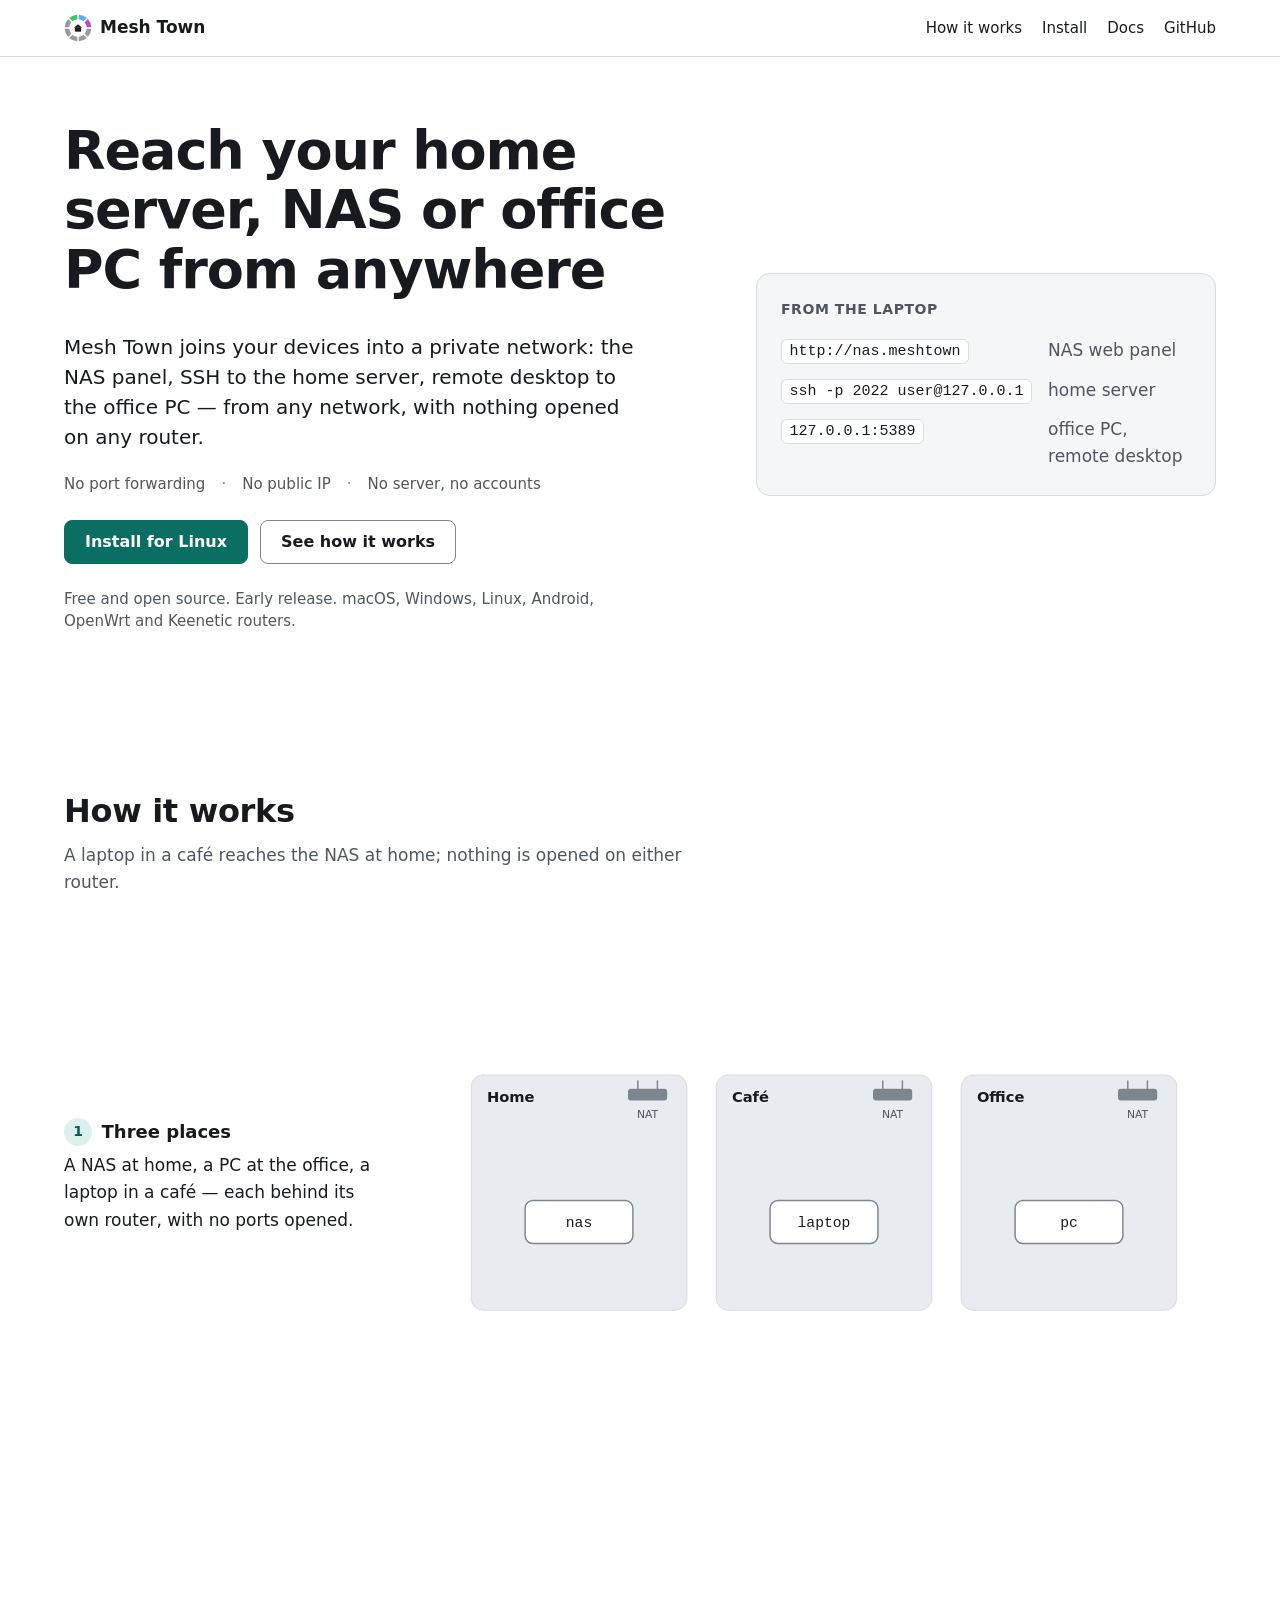
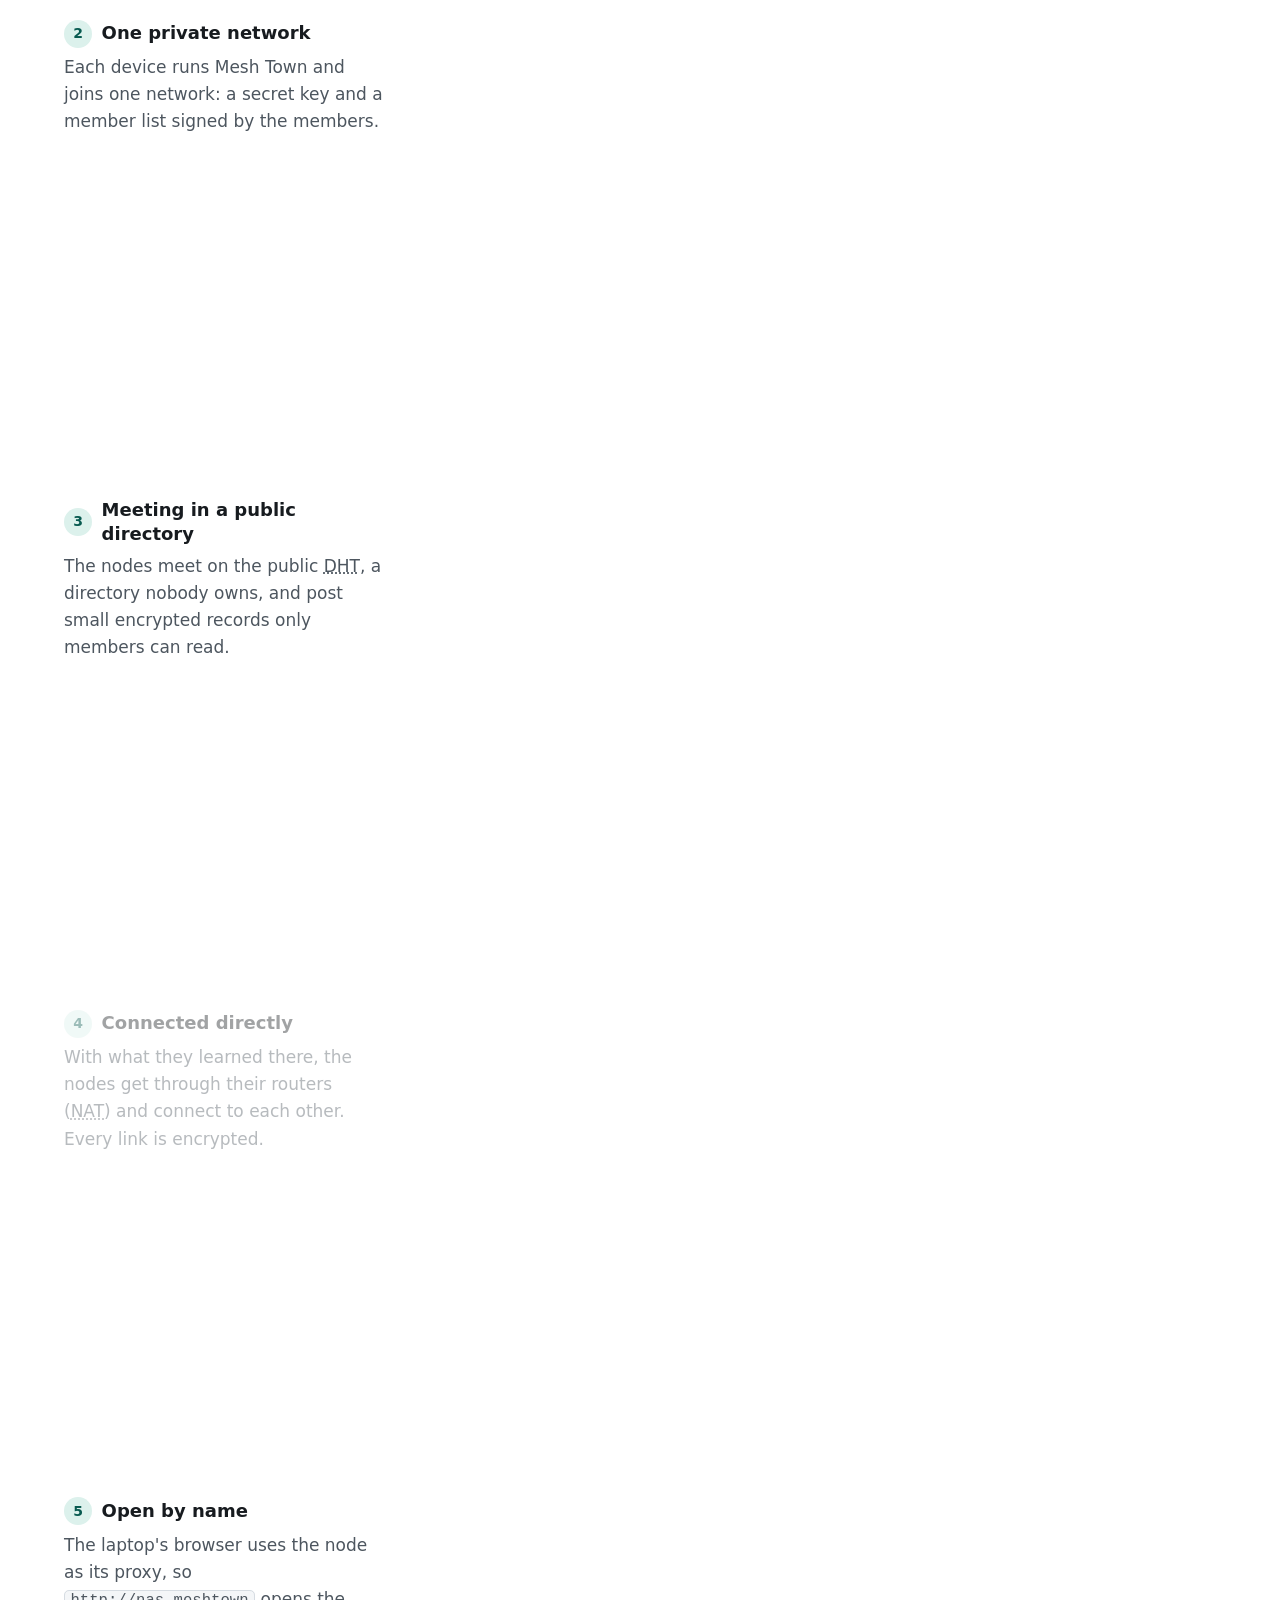
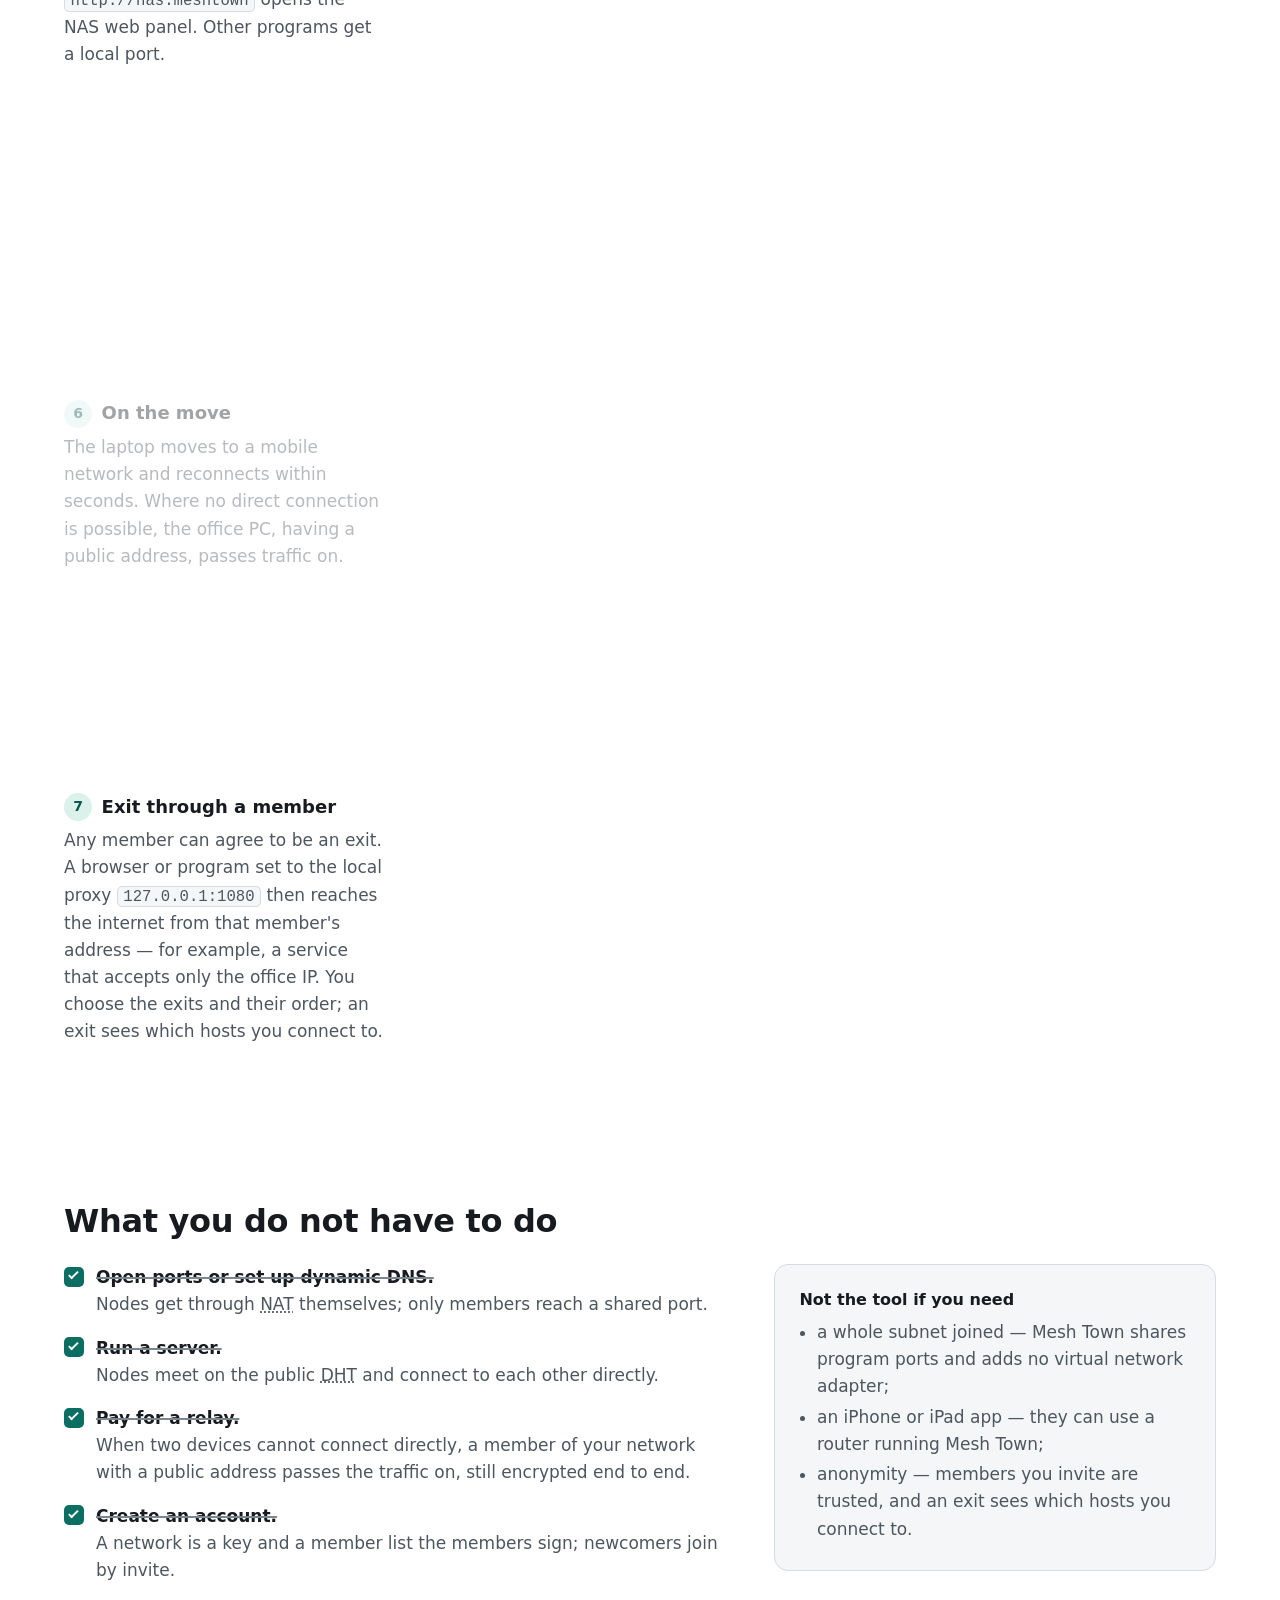
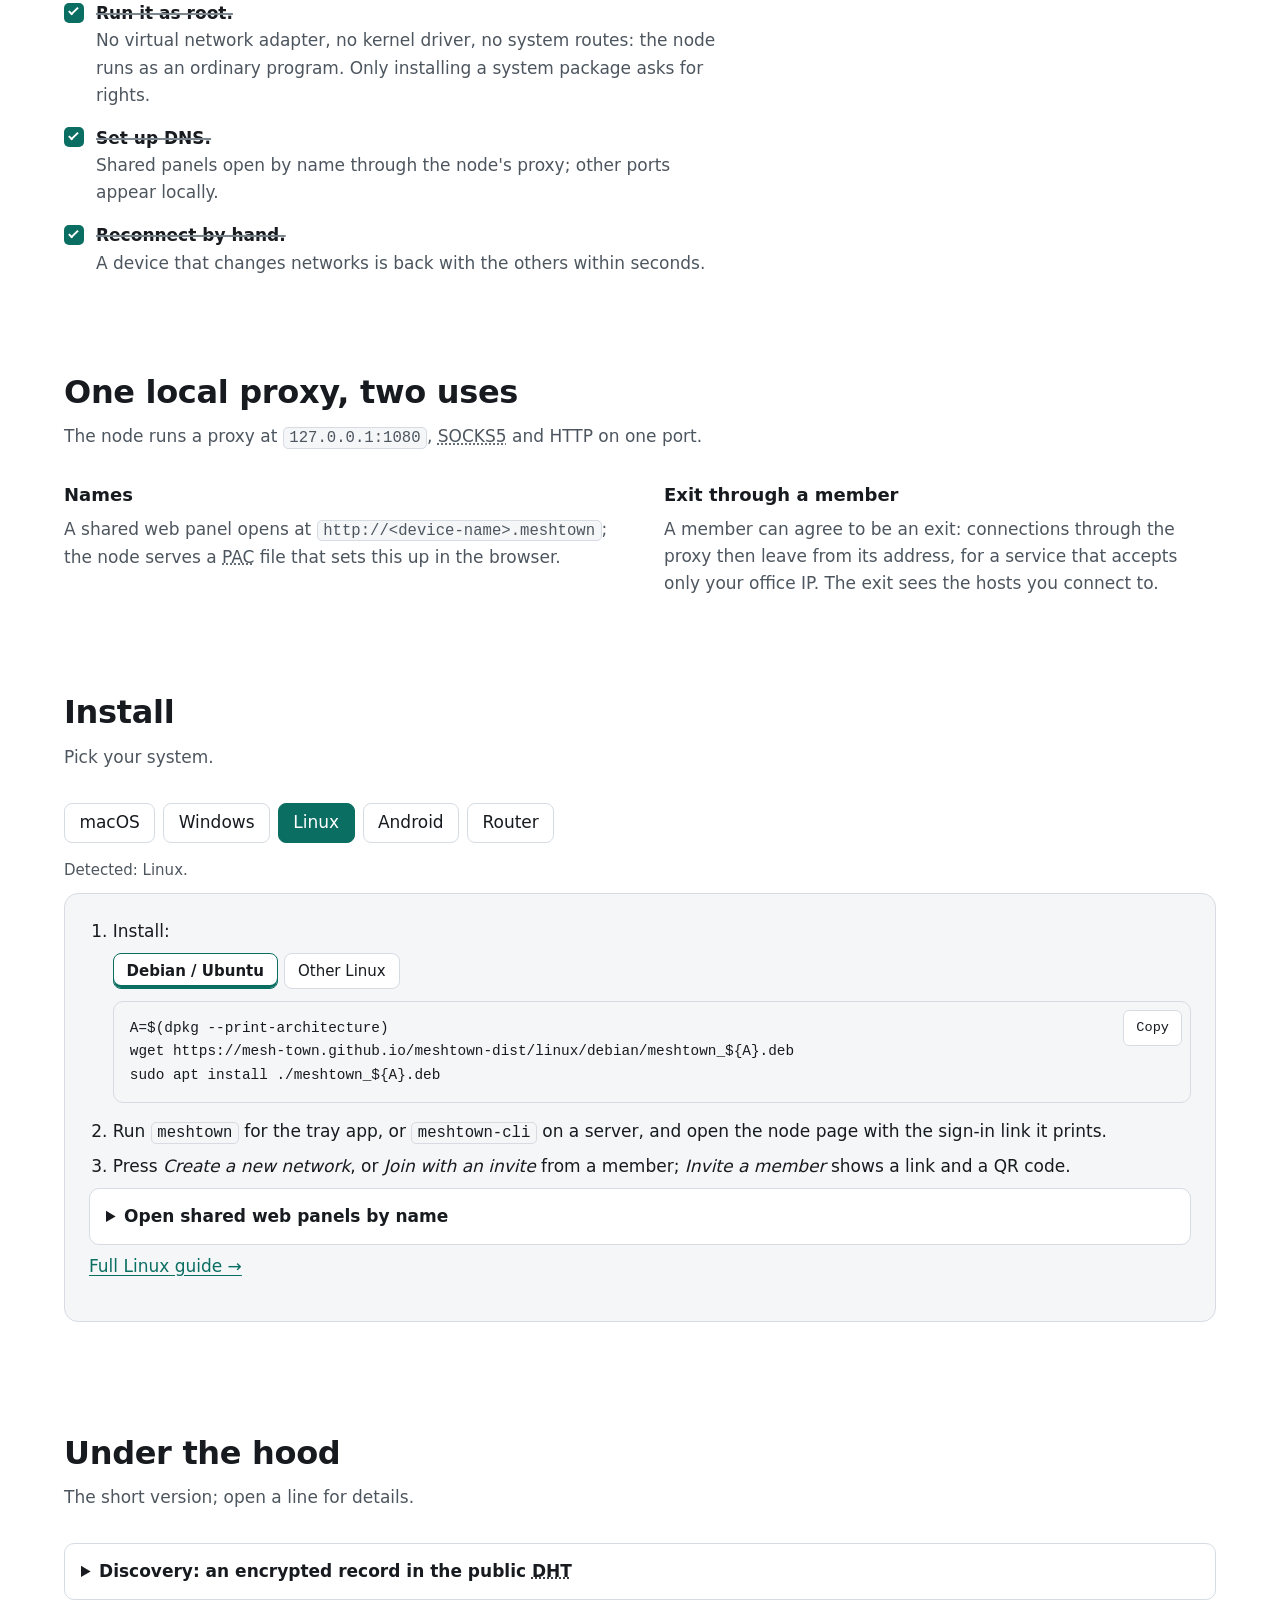
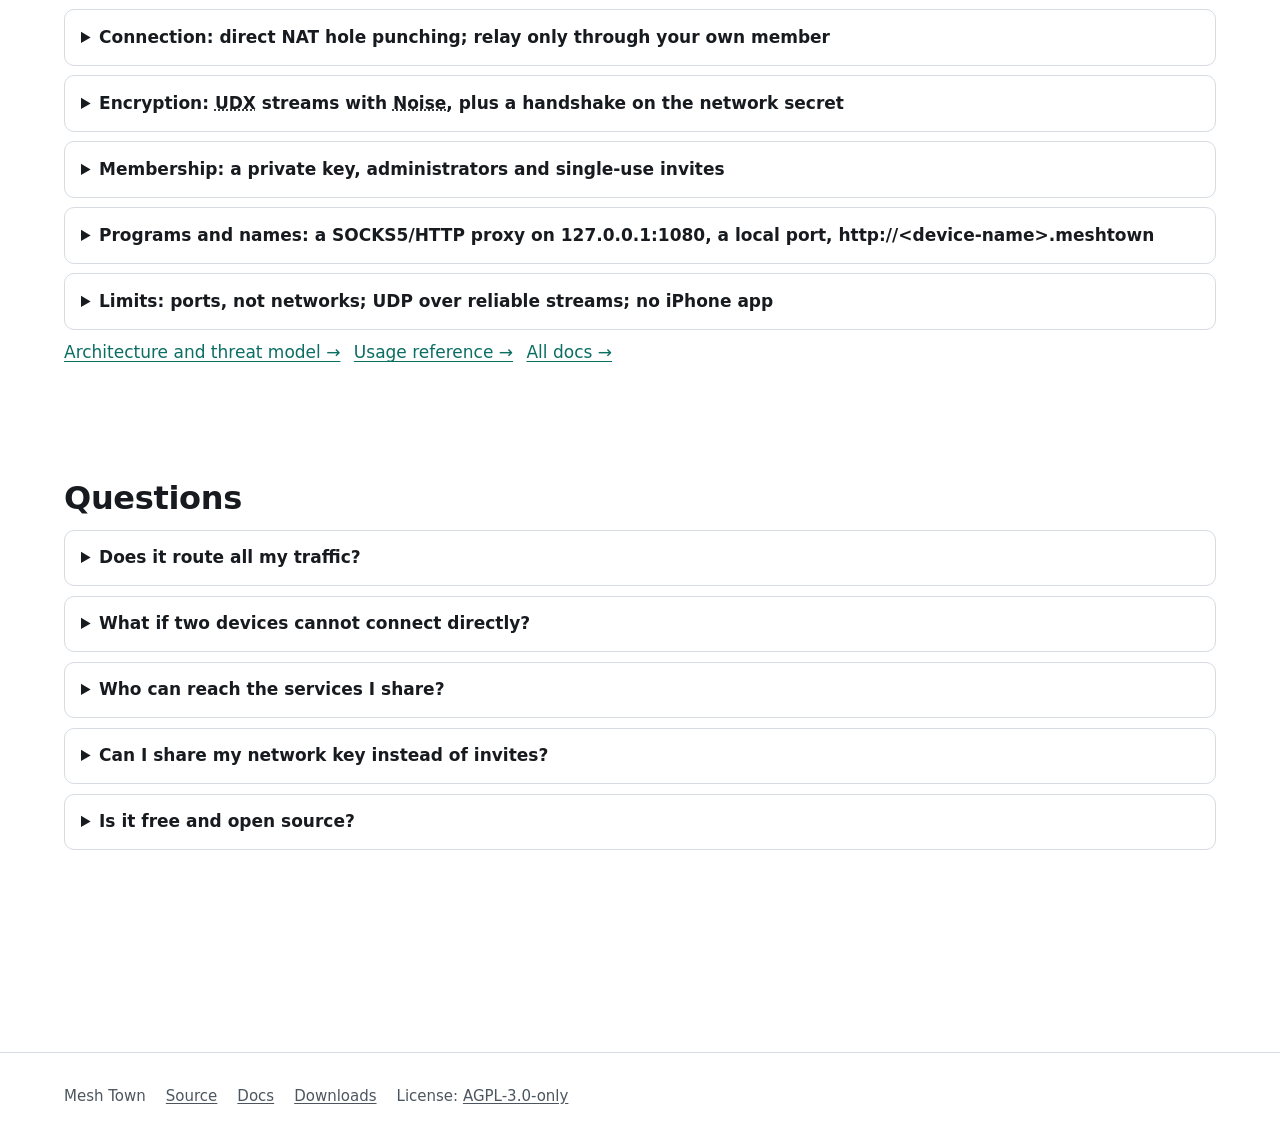
==== index.html @ f3ae906c "Not-to-do list: no root needed to run" ====
<!DOCTYPE html>
<html lang="en">
<head>
<meta charset="utf-8">
<meta name="viewport" content="width=device-width, initial-scale=1">
<script>document.documentElement.classList.add('js')</script>
<title>Mesh Town — reach your home server, NAS or office PC from anywhere</title>
<meta name="description" content="Open a NAS web panel, SSH into a home server or reach a work PC from any network — no port forwarding, no public IP, no central server, no accounts.">
<link rel="canonical" href="https://mesh-town.github.io/">
<meta property="og:type" content="website">
<meta property="og:site_name" content="Mesh Town">
<meta property="og:title" content="Mesh Town — reach your home server, NAS or office PC from anywhere">
<meta property="og:description" content="Open a NAS web panel, SSH into a home server or reach a work PC from any network — no port forwarding, no public IP, no central server, no accounts.">
<meta property="og:url" content="https://mesh-town.github.io/">
<link rel="icon" href="assets/favicon.svg" type="image/svg+xml">
<link rel="stylesheet" href="assets/css/theme.css">
<link rel="stylesheet" href="assets/css/base.css">
<link rel="stylesheet" href="assets/css/sections.css">
<link rel="stylesheet" href="assets/viz/viz.css">
<link rel="stylesheet" href="assets/viz/viz-scene.css">
</head>
<body>
<a class="skip-link" href="#main">Skip to content</a>
<header class="site-header">
<div class="wrap">
<a class="brand" href="index.html"><img class="brand-logo" src="assets/favicon.svg" alt="" width="28" height="28"><span class="brand-name">Mesh Town</span></a>
<nav class="site-nav" aria-label="Main">
<ul>
<li><a href="#see-it">How it works</a></li>
<li><a href="install/index.html">Install</a></li>
<li><a href="https://github.com/mesh-town/meshtown/tree/main/docs">Docs</a></li>
<li><a href="https://github.com/mesh-town/meshtown">GitHub</a></li>
</ul>
</nav>
</div>
</header>
<main id="main" class="wrap" tabindex="-1">

<section id="top" class="hero">
<div class="hero-copy">
<h1>Reach your home server, NAS or office PC from anywhere</h1>
<p class="lead">Mesh Town joins your devices into a private network: the NAS panel, SSH to the home server, remote desktop to the office PC — from any network, with nothing opened on any router.</p>
<ul class="hero-facts">
<li>No port forwarding</li>
<li>No public IP</li>
<li>No server, no accounts</li>
</ul>
<div class="hero-actions">
<a class="btn btn-primary" data-hero-cta href="install/index.html">Install Mesh Town</a>
<a class="btn btn-secondary" href="#see-it">See how it works</a>
</div>
<p class="note-small" data-ios-note hidden></p>
<p class="meta">Free and open source. Early release. macOS, Windows, Linux, Android, OpenWrt and Keenetic routers.</p>
</div>
<aside class="hero-card" aria-label="Example addresses">
<p class="hero-card-title">From the laptop</p>
<dl class="hero-card-rows">
<dt><code>http://nas.meshtown</code></dt><dd>NAS web panel</dd>
<dt><code>ssh -p 2022 user@127.0.0.1</code></dt><dd>home server</dd>
<dt><code>127.0.0.1:5389</code></dt><dd>office PC, remote desktop</dd>
</dl>
</aside>
</section>

<section id="see-it" class="section scene" aria-labelledby="see-it-title" data-scene>
<h2 id="see-it-title">How it works</h2>
<p class="section-lead">A laptop in a café reaches the NAS at home; nothing is opened on either router.</p>
<div class="scene-grid">
<div class="scene-stage" data-scene-stage>
<picture class="scene-static">
<source media="(max-width: 47.99rem)" srcset="assets/viz/static-narrow.svg">
<img src="assets/viz/static.svg" width="800" height="450" alt="Diagram: a NAS at home, a PC at the office and a laptop in a café, each behind its own router. They find each other in the public directory and connect to each other over encrypted links; the laptop opens http://nas.meshtown.">
</picture>
<p class="scene-sr visually-hidden" data-scene-sr aria-live="polite"></p>
</div>
<ol class="scene-steps" data-scene-steps>
<li class="scene-step" data-step="1"><h3>Three places</h3><p>A NAS at home, a PC at the office, a laptop in a café — each behind its own router, with no ports opened.</p></li>
<li class="scene-step" data-step="2"><h3>One private network</h3><p>Each device runs Mesh Town and joins one network: a secret key and a member list signed by the members.</p></li>
<li class="scene-step" data-step="3"><h3>Meeting in a public directory</h3><p>The nodes meet on the public <abbr title="Distributed hash table: a public directory run by many computers and owned by nobody">DHT</abbr>, a directory nobody owns, and post small encrypted records only members can read.</p></li>
<li class="scene-step" data-step="4"><h3>Connected directly</h3><p>With what they learned there, the nodes get through their routers (<abbr title="Network address translation: how a router shares one public address among the devices behind it">NAT</abbr>) and connect to each other. Every link is encrypted.</p></li>
<li class="scene-step" data-step="5"><h3>Open by name</h3><p>The laptop's browser uses the node as its proxy, so <code>http://nas.meshtown</code> opens the NAS web panel. Other programs get a local port.</p></li>
<li class="scene-step" data-step="6"><h3>On the move</h3><p>The laptop moves to a mobile network and reconnects within seconds. Where no direct connection is possible, the office PC, having a public address, passes traffic on.</p></li>
<li class="scene-step" data-step="7"><h3>Exit through a member</h3><p>Any member can agree to be an exit. A browser or program set to the local proxy <code>127.0.0.1:1080</code> then reaches the internet from that member's address — for example, a service that accepts only the office IP. You choose the exits and their order; an exit sees which hosts you connect to.</p></li>
</ol>
</div>
</section>

<section id="differs" class="section" aria-labelledby="differs-title">
<h2 id="differs-title">What you do not have to do</h2>
<div class="differs-grid">
<dl class="nots">
<dt>Open ports or set up dynamic DNS.</dt><dd>Nodes get through <abbr title="Network address translation: how a router shares one public address among the devices behind it">NAT</abbr> themselves; only members reach a shared port.</dd>
<dt>Run a server.</dt><dd>Nodes meet on the public <abbr title="Distributed hash table: a public directory run by many computers and owned by nobody">DHT</abbr> and connect to each other directly.</dd>
<dt>Pay for a relay.</dt><dd>When two devices cannot connect directly, a member of your network with a public address passes the traffic on, still encrypted end to end.</dd>
<dt>Create an account.</dt><dd>A network is a key and a member list the members sign; newcomers join by invite.</dd>
<dt>Run it as root.</dt><dd>No virtual network adapter, no kernel driver, no system routes: the node runs as an ordinary program. Only installing a system package asks for rights.</dd>
<dt>Set up DNS.</dt><dd>Shared panels open by name through the node's proxy; other ports appear locally.</dd>
<dt>Reconnect by hand.</dt><dd>A device that changes networks is back with the others within seconds.</dd>
</dl>
<div class="not-for">
<h3>Not the tool if you need</h3>
<ul>
<li>a whole subnet joined — Mesh Town shares program ports and adds no virtual network adapter;</li>
<li>an iPhone or iPad app — they can use a router running Mesh Town;</li>
<li>anonymity — members you invite are trusted, and an exit sees which hosts you connect to.</li>
</ul>
</div>
</div>
</section>

<section id="proxy" class="section" aria-labelledby="proxy-title">
<h2 id="proxy-title">One local proxy, two uses</h2>
<p class="section-lead">The node runs a proxy at <code>127.0.0.1:1080</code>, <abbr title="A standard proxy protocol that most browsers and many programs support">SOCKS5</abbr> and HTTP on one port.</p>
<div class="two-col">
<div><h3>Names</h3><p>A shared web panel opens at <code>http://&lt;device-name&gt;.meshtown</code>; the node serves a <abbr title="Proxy auto-config: a small file that tells the browser which addresses go through Mesh Town">PAC</abbr> file that sets this up in the browser.</p></div>
<div><h3>Exit through a member</h3><p>A member can agree to be an exit: connections through the proxy then leave from its address, for a service that accepts only your office IP. The exit sees the hosts you connect to.</p></div>
</div>
</section>

<section id="install" class="section" aria-labelledby="install-title">
<h2 id="install-title">Install</h2>
<p class="section-lead">Pick your system.</p>
<div class="os-tabs" data-os-tabs hidden>
<button type="button" class="os-tab" data-os-tab="macos">macOS</button>
<button type="button" class="os-tab" data-os-tab="windows">Windows</button>
<button type="button" class="os-tab" data-os-tab="linux">Linux</button>
<button type="button" class="os-tab" data-os-tab="android">Android</button>
<button type="button" class="os-tab" data-os-tab="router">Router</button>
</div>
<p class="os-note" data-os-note></p>

<div class="os-panel" data-os-panel="macos">
<h3>macOS</h3>
<ol>
<li>Install:
<div class="var-group" data-var-group="macos">
<div class="var-tabs" data-var-tabs hidden>
<button type="button" class="var-tab" data-var-tab="brew">Homebrew</button>
<button type="button" class="var-tab" data-var-tab="app">App</button>
</div>
<div class="var-panel" data-var-panel="brew">
<h4>Homebrew</h4>
<pre class="cmd"><code>brew install mesh-town/macos/meshtown
meshtown</code></pre>
</div>
<div class="var-panel" data-var-panel="app">
<h4>App</h4>
<p>Download for <a href="https://github.com/mesh-town/meshtown-dist/raw/main/macos/MeshTown-macos-arm64.zip">Apple silicon</a> or <a href="https://github.com/mesh-town/meshtown-dist/raw/main/macos/MeshTown-macos-x86_64.zip">Intel</a>, unzip and move MeshTown.app to Applications. The app is not notarized: on the first launch press <em>Open Anyway</em> in System Settings → Privacy &amp; Security.</p>
</div>
</div></li>
<li>Start Mesh Town, open the node page from the menu bar icon and set a password.</li>
<li>Press <em>Create a new network</em>, or <em>Join with an invite</em> from a member; <em>Invite a member</em> shows a link and a QR code.</li>
</ol>
<details><summary>Open shared web panels by name</summary><p>In your system's proxy settings, turn on automatic proxy configuration (<abbr title="Proxy auto-config: a small file that tells the browser which addresses go through Mesh Town">PAC</abbr>) and paste <code>http://127.0.0.1:1080/proxy.pac</code>. A shared panel then opens at <code>http://&lt;device-name&gt;.meshtown</code>. For other programs, press <em>Open on this computer</em> next to a shared port on the node page.</p></details>
<p><a href="install/macos/index.html">Full macOS guide →</a></p>
</div>

<div class="os-panel" data-os-panel="windows">
<h3>Windows</h3>
<ol>
<li>Download <a href="https://github.com/mesh-town/meshtown-dist/raw/main/windows/meshtown.exe">meshtown.exe</a>. It is not signed, so SmartScreen may warn on the first launch.</li>
<li>Run <code>meshtown</code>, open the node page from the tray icon and set a password.</li>
<li>Press <em>Create a new network</em>, or <em>Join with an invite</em> from a member; <em>Invite a member</em> shows a link and a QR code.</li>
</ol>
<details><summary>Open shared web panels by name</summary><p>In your system's proxy settings, turn on automatic proxy configuration (<abbr title="Proxy auto-config: a small file that tells the browser which addresses go through Mesh Town">PAC</abbr>) and paste <code>http://127.0.0.1:1080/proxy.pac</code>. A shared panel then opens at <code>http://&lt;device-name&gt;.meshtown</code>. For other programs, press <em>Open on this computer</em> next to a shared port on the node page.</p></details>
<p><a href="install/windows/index.html">Full Windows guide →</a></p>
</div>

<div class="os-panel" data-os-panel="linux">
<h3>Linux</h3>
<ol>
<li>Install:
<div class="var-group" data-var-group="linux">
<div class="var-tabs" data-var-tabs hidden>
<button type="button" class="var-tab" data-var-tab="apt">Debian / Ubuntu</button>
<button type="button" class="var-tab" data-var-tab="static">Other Linux</button>
</div>
<div class="var-panel" data-var-panel="apt">
<h4>Debian / Ubuntu</h4>
<pre class="cmd"><code>A=$(dpkg --print-architecture)
wget https://mesh-town.github.io/meshtown-dist/linux/debian/meshtown_${A}.deb
sudo apt install ./meshtown_${A}.deb</code></pre>
</div>
<div class="var-panel" data-var-panel="static">
<h4>Other Linux</h4>
<pre class="cmd"><code>curl -LO https://github.com/mesh-town/meshtown-dist/raw/main/linux/meshtown-linux-$(uname -m).tar.gz
tar -xzf meshtown-linux-$(uname -m).tar.gz</code></pre>
</div>
</div></li>
<li>Run <code>meshtown</code> for the tray app, or <code>meshtown-cli</code> on a server, and open the node page with the sign-in link it prints.</li>
<li>Press <em>Create a new network</em>, or <em>Join with an invite</em> from a member; <em>Invite a member</em> shows a link and a QR code.</li>
</ol>
<details><summary>Open shared web panels by name</summary><p>In your system's proxy settings, turn on automatic proxy configuration (<abbr title="Proxy auto-config: a small file that tells the browser which addresses go through Mesh Town">PAC</abbr>) and paste <code>http://127.0.0.1:1080/proxy.pac</code>. A shared panel then opens at <code>http://&lt;device-name&gt;.meshtown</code>. For other programs, press <em>Open on this computer</em> next to a shared port on the node page.</p></details>
<p><a href="install/linux/index.html">Full Linux guide →</a></p>
</div>

<div class="os-panel" data-os-panel="android">
<h3>Android</h3>
<ol>
<li>On the phone, download <a href="https://github.com/mesh-town/meshtown-dist/raw/main/android/meshtown.apk">meshtown.apk</a>. It needs a 64-bit ARM phone with Android 7.0 or newer.</li>
<li>Open the file and allow installing apps from this source when asked.</li>
<li>Start Mesh Town and join your network with an invite from a member, or scan its QR code with <em>Scan QR</em>. On the first connect Android asks to allow the app to set up a connection: press OK.</li>
</ol>
<p><a href="install/android/index.html">Full Android guide →</a></p>
</div>

<div class="os-panel" data-os-panel="router">
<h3>Router</h3>
<ol>
<li>Install:
<div class="var-group" data-var-group="router">
<div class="var-tabs" data-var-tabs hidden>
<button type="button" class="var-tab" data-var-tab="openwrt">OpenWrt</button>
<button type="button" class="var-tab" data-var-tab="keenetic">Keenetic</button>
</div>
<div class="var-panel" data-var-panel="openwrt">
<h4>OpenWrt</h4>
<p>OpenWrt 24.10 or 25.12, as root on the router:</p>
<pre class="cmd"><code>wget -O- https://mesh-town.github.io/meshtown-openwrt/install.sh | sh</code></pre>
</div>
<div class="var-panel" data-var-panel="keenetic">
<h4>Keenetic</h4>
<p>Keenetic with Entware, over SSH (experimental):</p>
<pre class="cmd"><code>wget -O- https://mesh-town.github.io/meshtown-keenetic/install.sh | sh</code></pre>
</div>
</div>The script adds the package feed and installs the meshtown service.</li>
<li>Join the router to your network with an invite from a member: see the router guide.</li>
<li>Connect phones and computers, iPhone and iPad included: <a href="install/openwrt/index.html#devices">connecting devices</a>.</li>
</ol>
<p class="links-line"><a href="install/openwrt/index.html">OpenWrt guide →</a> <a href="install/keenetic/index.html">Keenetic guide →</a></p>
</div>
</section>

<section id="how-it-works" class="section" aria-labelledby="how-title">
<h2 id="how-title">Under the hood</h2>
<p class="section-lead">The short version; open a line for details.</p>
<details><summary>Discovery: an encrypted record in the public <abbr title="Distributed hash table: a public directory run by many computers and owned by nobody">DHT</abbr></summary><p>Every network node knows the network key. From it the node derives a place in the public <abbr title="Distributed hash table: a public directory run by many computers and owned by nobody">DHT</abbr> (HyperDHT, a distributed directory nobody owns) and publishes a small record there about once a minute: the list of member nodes, encrypted with ChaCha20-Poly1305. Without the key, one sees only a public signing key, a salt and ciphertext.</p></details>
<details><summary>Connection: direct NAT hole punching; relay only through your own member</summary><p>Nodes connect by <abbr title="Network address translation: how a router shares one public address among the devices behind it">NAT</abbr> hole punching, so home routers and most NATs let the connection through with no port opened. If that fails, a member of the same network with a public address relays the connection; nobody outside the network does. A network where every device is behind NAT has no such member, and some mobile operators prevent direct connections. Relayed traffic stays encrypted end to end: the relaying member sees addresses, timing and volume, not content. A member starts relaying about twenty minutes after its node starts.</p></details>
<details><summary>Encryption: <abbr title="A reliable transport over UDP, used for hole punching">UDX</abbr> streams with <abbr title="A well-studied framework for encrypted, authenticated connections">Noise</abbr>, plus a handshake on the network secret</summary><p>Each connection is an encrypted stream: UDX is a reliable transport over UDP, Noise a well-studied framework for encrypted, authenticated connections. On top of it the nodes run a handshake that checks both sides know the network secret; a node that fails it is disconnected. A stranger who learns a node's id gets an answer only from the sign-in and invite services.</p></details>
<details><summary>Membership: a private key, administrators and single-use invites</summary><p>A network is a key you keep private: a label you choose plus a random part of about 130 bits. Whoever creates the network is its first administrator, and only administrators invite. An invite is a single-use string, valid for a day, that does not contain the network key. One node can be in up to 8 networks. The node page shows an invite as a link and a QR code (<em>Invite a member</em>); on Android, <em>Scan QR</em> reads it.</p></details>
<details><summary>Programs and names: a SOCKS5/HTTP proxy on 127.0.0.1:1080, a local port, http://&lt;device-name&gt;.meshtown</summary><p>Programs reach the network through the node's proxy at <code>127.0.0.1:1080</code> (SOCKS5, a standard proxy protocol, and HTTP on one port), or through a local port: Open on this computer turns a member's port 22 into <code>127.0.0.1:2022</code>. A device shares program ports running on it, TCP or UDP, with all members or selected ones. The node's own page is at <code>http://127.0.0.1:7777</code>: plain HTTP, reachable from your local network unless you run <code>meshtown access localhost</code>. Never share the page port.</p><p>A shared web interface is at <code>http://&lt;device-name&gt;.meshtown</code>. The device name is folded to lowercase ASCII letters, digits and dashes — "Café Router" becomes cafe-router — and two devices with the same name get a short suffix from their id. A port other than 80 is written as usual: <code>http://nas.meshtown:8080</code>. Names work only through the node's proxy, and only over http://.</p></details>
<details><summary>Limits: ports, not networks; UDP over reliable streams; no iPhone app</summary>
<ul class="limits">
<li><strong>Ports, not networks.</strong> Mesh Town connects TCP and UDP program ports on the device itself. There is no virtual network interface, no subnet routing and no capture of all traffic.</li>
<li><strong>Programs use the proxy.</strong> A program has to work through a SOCKS5 or HTTP proxy, or connect to a local port on 127.0.0.1.</li>
<li><strong>UDP rides on reliable streams.</strong> Order is kept, but a stalled link delays everything behind it, and a datagram larger than 2048 bytes is truncated.</li>
<li><strong>Trust, not anonymity.</strong> Members you invite are trusted, and an exit sees which hosts you connect to. There is no iPhone or iPad app. They can use Mesh Town on a router.</li>
<li><strong>Early software.</strong> Releases of the 0.3.x line are a working network node, not a hardened product.</li>
</ul>
<p><a href="https://github.com/mesh-town/meshtown/blob/main/docs/LIMITATIONS.md">All limitations →</a></p>
</details>
<p class="links-line"><a href="https://github.com/mesh-town/meshtown/blob/main/docs/ARCHITECTURE.md">Architecture and threat model →</a> <a href="https://github.com/mesh-town/meshtown/blob/main/docs/USAGE.md">Usage reference →</a> <a href="https://github.com/mesh-town/meshtown/tree/main/docs">All docs →</a></p>
</section>

<section id="faq" class="section" aria-labelledby="faq-title">
<h2 id="faq-title">Questions</h2>
<details><summary>Does it route all my traffic?</summary><p>No. Mesh Town connects program ports: a program reaches the network through the node's proxy or a local port. There is no virtual network interface, and other traffic is not touched.</p></details>
<details><summary>What if two devices cannot connect directly?</summary><p>A member of your network with a public address, such as an office PC or a home server, relays between them; the traffic stays encrypted end to end. Relaying starts about twenty minutes after that member's node starts. With no such member they stay unconnected. Behind home routers and most NATs a direct connection works; some mobile operators prevent it.</p></details>
<details><summary>Who can reach the services I share?</summary><p>Only members of your network, and for each port you choose: all members or selected ones. A port is shared only after you publish it.</p></details>
<details><summary>Can I share my network key instead of invites?</summary><p>Better not. The key and the settings file are secret. Invite people with single-use invites, and hand them over in person.</p></details>
<details><summary>Is it free and open source?</summary><p>Yes, under AGPL-3.0-only. Peer discovery and transport come from <a href="https://github.com/mesh-town/townjump">townjump</a>, a Rust port of Holesail.</p></details>
</section>

</main>
<footer class="site-footer">
<div class="wrap">
<ul>
<li>Mesh Town</li>
<li><a href="https://github.com/mesh-town/meshtown">Source</a></li>
<li><a href="https://github.com/mesh-town/meshtown/tree/main/docs">Docs</a></li>
<li><a href="https://github.com/mesh-town/meshtown-dist">Downloads</a></li>
<li>License: <a href="https://github.com/mesh-town/meshtown/blob/main/LICENSE">AGPL-3.0-only</a></li>
</ul>
</div>
</footer>
<script src="assets/js/site.js" defer></script>
<script src="assets/js/variants.js" defer></script>
<script src="assets/js/copy.js" defer></script>
<script src="assets/viz/scene.js" defer></script>
<script src="assets/viz/scroll.js" defer></script>
</body>
</html>
---- assets/css/theme.css ----
:root {
  --bg: #ffffff; --surface: #f4f6f8; --surface-2: #e8ecf0; --border: #d6dce2;
  --fg: #171b1f; --muted: #4d565f;
  --accent: #0b6e63; --accent-strong: #085a50; --accent-soft: #dcf1ec; --accent-fg: #ffffff;
  --line-muted: #7c868f; --warn: #7a4a00; --danger: #a9281f; --focus: #0b6e63;
  --font-sans: system-ui, -apple-system, "Segoe UI", Roboto, sans-serif;
  --font-mono: ui-monospace, SFMono-Regular, Menlo, Consolas, monospace;
  --radius: 10px; --radius-lg: 14px;
  --s-1: .25rem; --s-2: .5rem; --s-3: .75rem; --s-4: 1rem; --s-5: 1.5rem;
  --s-6: 2rem; --s-7: 3rem; --s-8: 4rem; --s-9: 6rem;
  color-scheme: light dark;
}
@media (prefers-color-scheme: dark) {
  :root {
    --bg: #0e1216; --surface: #161c22; --surface-2: #1e262d; --border: #2b353e;
    --fg: #e7eaed; --muted: #a7b0b9;
    --accent: #58d0bc; --accent-strong: #86e2d3; --accent-soft: #113b35; --accent-fg: #0e1216;
    --line-muted: #6f7a84; --warn: #f0b45a; --danger: #ff8a80; --focus: #58d0bc;
  }
}
---- assets/css/base.css ----
*, *::before, *::after { box-sizing: border-box; }
html { -webkit-text-size-adjust: 100%; scroll-behavior: smooth; scroll-padding-top: 4.5rem; }
@media (prefers-reduced-motion: reduce) { html { scroll-behavior: auto; } }
body {
  margin: 0;
  background: var(--bg);
  color: var(--fg);
  font-family: var(--font-sans);
  font-size: 1.0625rem;
  line-height: 1.6;
}
img, svg { max-width: 100%; height: auto; }
h1, h2, h3 { margin: 0 0 .6em; }
h1 { font-size: clamp(2.125rem, 1.5rem + 2.6vw, 3.375rem); line-height: 1.1; font-weight: 700; letter-spacing: -.02em; }
h2 { font-size: clamp(1.5rem, 1.2rem + 1.1vw, 2rem); line-height: 1.2; font-weight: 700; letter-spacing: -.01em; margin-top: 0; }
h3 { font-size: 1.125rem; line-height: 1.35; font-weight: 600; margin-top: 1.6em; }
p { margin: 0 0 1em; max-width: 62ch; }
ul, ol { padding-left: 1.4em; margin: 0 0 1em; }
li { margin-bottom: .4em; }
a { color: var(--accent); text-underline-offset: .15em; }
a:hover { text-decoration-thickness: 2px; }
:focus-visible { outline: 3px solid var(--focus); outline-offset: 2px; border-radius: 3px; }
code, pre, kbd { font-family: var(--font-mono); font-size: .92em; }
:not(pre) > code {
  background: var(--surface);
  border: 1px solid var(--border);
  border-radius: 5px;
  padding: .05em .35em;
  overflow-wrap: anywhere;
}
pre {
  position: relative;
  margin: 0 0 1em;
  padding: .9rem 1rem;
  background: var(--surface);
  border: 1px solid var(--border);
  border-radius: var(--radius);
  overflow-x: auto;
  line-height: 1.5;
}
pre.cmd { padding-right: 5.5rem; }
@media (max-width: 40rem) { pre.cmd { padding-right: 1rem; padding-top: 3.1rem; } }
main:focus { outline: none; }
pre code { background: none; border: 0; padding: 0; }
.copy-btn {
  position: absolute;
  top: .5rem;
  right: .5rem;
  min-height: 2.25rem;
  padding: 0 .75rem;
  font: inherit;
  font-size: .85rem;
  color: var(--fg);
  background: var(--bg);
  border: 1px solid var(--border);
  border-radius: 6px;
  cursor: pointer;
}
.copy-btn:hover { border-color: var(--accent); }
.visually-hidden {
  position: absolute !important;
  width: 1px; height: 1px;
  margin: -1px; padding: 0; border: 0;
  overflow: hidden;
  clip: rect(0 0 0 0);
  white-space: nowrap;
}
.skip-link {
  position: absolute;
  left: .5rem;
  top: -4rem;
  z-index: 100;
  padding: .6rem 1rem;
  background: var(--accent);
  color: var(--accent-fg);
  border-radius: 6px;
}
.skip-link:focus { top: .5rem; }
.wrap { width: min(100% - 2rem, 72rem); margin-inline: auto; }
.site-header {
  position: static;
  z-index: 50;
  background: var(--bg);
  border-bottom: 1px solid var(--border);
}
.site-header .wrap { display: flex; align-items: center; justify-content: space-between; gap: .25rem 1.5rem; min-height: 3.5rem; }
.brand { display: inline-flex; align-items: center; gap: .5rem; font-weight: 700; font-size: 1.0625rem; white-space: nowrap; color: var(--fg); text-decoration: none; }
.brand-logo { display: block; width: 1.75rem; height: 1.75rem; }
.site-nav { overflow-x: auto; }
.site-nav ul { display: flex; flex-wrap: nowrap; gap: .25rem 1.25rem; list-style: none; margin: 0; padding: 0; }
.site-nav li { margin: 0; }
.site-nav a { display: inline-block; padding: .4rem 0; color: var(--fg); font-size: .9375rem; white-space: nowrap; text-decoration: none; }
.site-nav a:hover { color: var(--accent); text-decoration: none; }
.btn {
  display: inline-flex;
  align-items: center;
  justify-content: center;
  min-height: 2.75rem;
  padding: 0 1.25rem;
  font: inherit;
  font-size: 1rem;
  font-weight: 600;
  text-decoration: none;
  border-radius: 8px;
  border: 1px solid var(--line-muted);
  color: var(--fg);
  background: transparent;
  cursor: pointer;
}
.btn:hover { text-decoration: none; background: var(--surface); }
.btn-primary { background: var(--accent); border-color: var(--accent); color: var(--accent-fg); }
.btn-primary:hover { background: var(--accent-strong); }
.site-footer { margin-top: var(--s-9); padding-block: var(--s-6); border-top: 1px solid var(--border); color: var(--muted); font-size: .9375rem; line-height: 1.5; }
.site-footer ul { list-style: none; display: flex; flex-wrap: wrap; gap: .4rem 1.25rem; margin: 0; padding: 0; }
.site-footer li { margin: 0; }
.site-footer a { color: var(--muted); }
.site-footer a:hover { color: var(--accent); }
@media (max-width: 30rem) {
  body { font-size: 1rem; }
  .site-header .wrap { gap: .25rem 1rem; }
  .site-nav ul { gap: .25rem .75rem; }
  .site-nav a { font-size: .875rem; }
  .brand-name { position: absolute; width: 1px; height: 1px; overflow: hidden; clip-path: inset(50%); white-space: nowrap; }
}
@media (max-width: 48rem) { .site-header { position: static; } }
@media (min-width: 48rem) { .site-header { position: sticky; top: 0; } }
---- assets/css/sections.css ----
.section { padding-block: var(--s-8) 0; }
.section > h2 { margin: 0 0 var(--s-3); }
main > .section:last-child { padding-bottom: var(--s-9); }
.section-lead { color: var(--muted); font-size: 1.0625rem; line-height: 1.6; max-width: 40rem; margin: 0 0 var(--s-6); }
.hero { padding-block: var(--s-8) var(--s-7); }
.hero .lead { font-size: 1.25rem; line-height: 1.5; max-width: 36rem; color: var(--fg); }
.hero-facts { display: flex; flex-wrap: wrap; gap: .25rem 1rem; list-style: none; padding: 0; margin: var(--s-4) 0 var(--s-5); color: var(--muted); font-size: .9375rem; }
.hero-facts li { margin: 0; }
.hero-facts li + li::before { content: "·"; margin-right: 1rem; color: var(--line-muted); }
.hero-actions { display: flex; flex-wrap: wrap; gap: .75rem; margin-block: 0 var(--s-5); }
.meta, .note-small, .os-note { color: var(--muted); font-size: .9375rem; line-height: 1.5; }
.meta { max-width: 42rem; }
.hero .meta { max-width: 36rem; }
.hero-card { background: var(--surface); border: 1px solid var(--border); border-radius: var(--radius-lg); padding: var(--s-5); margin-top: var(--s-6); }
.hero-card-title { font-size: .875rem; font-weight: 600; color: var(--muted); text-transform: uppercase; letter-spacing: .04em; margin: 0 0 var(--s-4); }
.hero-card-rows { display: grid; grid-template-columns: auto 1fr; gap: .75rem 1rem; margin: 0; }
.hero-card-rows dt code { font-size: .9375rem; background: var(--bg); border: 1px solid var(--border); padding: .2em .5em; border-radius: 6px; }
.hero-card-rows dd { margin: 0; color: var(--muted); align-self: center; }
@media (max-width: 40rem) {
  .hero-facts li + li::before { display: none; }
  .hero-facts { gap: .25rem 1.25rem; }
  .hero-card-rows { grid-template-columns: 1fr; gap: .25rem; }
  .hero-card-rows dd { margin-bottom: 1rem; }
}
@media (min-width: 60rem) {
  .hero { display: grid; grid-template-columns: minmax(0, 7fr) minmax(0, 5fr); gap: var(--s-7); align-items: center; }
  .hero-card { margin-top: 0; }
}
.differs-grid { display: grid; gap: var(--s-6); margin-top: var(--s-5); }
@media (min-width: 48rem) { .differs-grid { grid-template-columns: minmax(0, 3fr) minmax(0, 2fr); gap: var(--s-7); align-items: start; } }
dl.nots { margin: 0; }
dl.nots dt { position: relative; padding-left: 2rem; font-weight: 600; margin-top: var(--s-4); text-decoration: line-through; text-decoration-color: var(--line-muted); text-decoration-thickness: .1em; }
dl.nots dt:first-child { margin-top: 0; }
dl.nots dt::before { content: ""; position: absolute; left: 0; top: .15em; width: 1.25rem; height: 1.25rem; border-radius: 5px; background: var(--accent); }
dl.nots dt::after { content: ""; position: absolute; left: .45rem; top: .3em; width: .3rem; height: .62rem; border: solid var(--accent-fg); border-width: 0 2px 2px 0; transform: rotate(45deg); }
dl.nots dd { margin: 0; padding-left: 2rem; color: var(--muted); }
.not-for { padding: var(--s-5); background: var(--surface); border: 1px solid var(--border); border-radius: var(--radius-lg); }
.not-for h3 { margin: 0 0 var(--s-2); font-size: 1rem; font-weight: 600; }
.not-for ul { margin: 0; padding-left: 1.1rem; color: var(--muted); }
.not-for li { margin: .2rem 0; }
.two-col { display: grid; gap: var(--s-5); }
@media (min-width: 48rem) { .two-col { grid-template-columns: 1fr 1fr; gap: var(--s-7); } }
.two-col h3 { margin: 0 0 var(--s-2); }
.two-col p { margin: 0; color: var(--muted); }
.cards { list-style: none; padding: 0; margin: 0 0 var(--s-6); display: grid; gap: var(--s-4); grid-template-columns: minmax(0, 1fr); }
@media (min-width: 30rem) { .cards { grid-template-columns: repeat(2, minmax(0, 1fr)); } }
@media (min-width: 48rem) { .cards { grid-template-columns: repeat(3, minmax(0, 1fr)); gap: var(--s-5); } }
.cards > li { margin: 0; }
.cards a { display: block; height: 100%; padding: var(--s-5); background: var(--surface); border: 1px solid var(--border); border-radius: var(--radius-lg); color: var(--fg); text-decoration: none; }
.cards a:hover { border-color: var(--accent); }
.cards a strong { display: block; margin-bottom: var(--s-1); font-size: 1.125rem; font-weight: 600; }
.cards a span { color: var(--muted); font-size: .9375rem; line-height: 1.5; }
.os-strip { margin-block: 1.25rem; }
.os-strip ul { list-style: none; display: flex; flex-wrap: wrap; gap: .5rem; padding: 0; margin: 0; }
.os-strip li { margin: 0; }
.os-strip a, .os-tab { display: inline-flex; align-items: center; min-height: 2.5rem; padding: .3rem .9rem; font: inherit; color: var(--fg); background: var(--surface); border: 1px solid var(--border); border-radius: 999px; text-decoration: none; cursor: pointer; }
.os-tab { background: var(--bg); border-radius: 8px; }
.os-strip a[aria-current="page"], .os-tab[aria-selected="true"] { background: var(--accent); color: var(--accent-fg); border-color: var(--accent); }
.os-tabs { display: flex; flex-wrap: wrap; gap: .5rem; margin-block: 1rem; }
.os-note { min-height: 1.5em; margin: 0 0 var(--s-3); }
.os-panel { padding: var(--s-5); background: var(--surface); border: 1px solid var(--border); border-radius: var(--radius-lg); margin-bottom: 1rem; }
.os-panel h3 { margin-top: 0; }
.js .os-panel > h3 { position: absolute; width: 1px; height: 1px; margin: -1px; overflow: hidden; clip: rect(0 0 0 0); white-space: nowrap; }
.os-panel ol { margin-bottom: .5rem; }
.os-tabs[hidden] { display: none; }
.js .os-panel[hidden] { display: none; }
details { border: 1px solid var(--border); border-radius: var(--radius); background: var(--bg); margin-bottom: .6rem; }
details[open] { background: var(--surface); }
summary { cursor: pointer; padding: .85rem 1rem; font-weight: 600; min-height: 2.75rem; }
details > :not(summary) { margin-inline: 1rem; }
details > p:last-child { margin-bottom: 1rem; }
.limits { list-style: none; padding: 0; }
.limits li { padding: .8rem 1rem; margin-bottom: .6rem; border-left: 4px solid var(--border); background: var(--surface); border-radius: 0 var(--radius) var(--radius) 0; }
.limits strong { color: var(--fg); }
.note-warn { padding: .8rem 1rem; margin-bottom: 1em; border: 1px solid var(--warn); border-left-width: 5px; border-radius: var(--radius); color: var(--fg); background: var(--surface); }
.note-warn strong { color: var(--warn); }
.breadcrumb ol { list-style: none; display: flex; flex-wrap: wrap; gap: .3rem; padding: 0; margin: 1.5rem 0 .5rem; font-size: .9375rem; color: var(--muted); }
.breadcrumb li { margin: 0; }
.breadcrumb li + li::before { content: "\203A"; margin-right: .3rem; }
.page { padding-block: var(--s-4) 0; }
.page > h2 { margin: var(--s-7) 0 var(--s-4); }
.page .lede { font-size: 1.25rem; line-height: 1.5; color: var(--fg); max-width: 36rem; margin: 0 0 var(--s-3); }
.links-line { color: var(--muted); max-width: none; }
.links-line a { margin-right: .5rem; }
abbr[title] { text-decoration: underline dotted; cursor: help; }
details > .limits, details > pre { margin-block: .2rem 1rem; }
details > .limits li { background: var(--bg); }
.os-panel details { margin: .5rem 0; background: var(--bg); }
.var-tabs { display: flex; flex-wrap: wrap; gap: .4rem; margin-block: .5rem .75rem; }
.var-tabs[hidden] { display: none; }
.var-tab { min-height: 2.25rem; padding: .2rem .8rem; font: inherit; font-size: .9375rem; color: var(--fg); background: var(--bg); border: 1px solid var(--border); border-radius: .5rem; cursor: pointer; }
.var-tab[aria-selected="true"] { border-color: var(--accent); box-shadow: inset 0 -3px 0 var(--accent); font-weight: 600; }
.var-panel > :first-child { margin-top: 0; }
.var-panel h3, .var-panel h4 { font-size: 1.05rem; }
@media (min-width: 48rem) { .section { padding-block: var(--s-9) 0; } }
.page h1 { font-size: clamp(1.875rem, 1.4rem + 1.8vw, 2.75rem); margin: 0 0 var(--s-4); }
.page-head { margin-bottom: var(--s-6); }
.page-head .meta { margin: 0 0 var(--s-5); }
.page-head .os-strip { margin-block: 0; }
.steps { list-style: none; margin: 0; padding: 0; counter-reset: step; }
.step { margin: 0; counter-increment: step; min-width: 0; }
.step + .step { margin-top: var(--s-7); }
.step > h2 { display: flex; align-items: baseline; gap: var(--s-3); margin: 0 0 var(--s-4); }
.step > h2::before { content: counter(step); flex: none; display: grid; place-items: center; width: 2rem; height: 2rem; border-radius: 50%; background: var(--accent-soft); color: var(--accent-strong); font-size: 1rem; font-weight: 600; line-height: 1; }
.step ol, .step ul { max-width: 62ch; }
pre.out { border-style: dashed; }
.cmd-label { margin: 0 0 var(--s-2); font-size: .9375rem; font-weight: 600; color: var(--muted); }
.page-refs { margin-top: var(--s-6); }
.page-refs a { margin-right: var(--s-4); }
body.page-fill { min-height: 100vh; display: flex; flex-direction: column; }
body.page-fill main { flex: 1 0 auto; padding-top: var(--s-7); }
---- assets/viz/viz.css ----
/* Scene section layout: sticky stage next to (wide) or above (narrow) the scrolling steps. */
.scene-grid{display:grid;grid-template-columns:minmax(0,1fr)}
.scene-stage{position:sticky;top:0;z-index:1;background:var(--bg);padding-block:.5rem}
.scene-stage svg,.scene-stage picture img{display:block;max-height:57vh;width:auto;max-width:100%;margin-inline:auto}
.scene-steps{list-style:none;margin:0;padding:0;counter-reset:step}
.scene-step{min-height:max(10rem,calc(100vh - var(--stage-h,60vh) - 11rem));display:flex;flex-direction:column;justify-content:flex-start;padding-block:.75rem 0;opacity:.4;transition:opacity .3s}
.scene-step.is-active,html:not(.js) .scene-step{opacity:1}
.scene-step h3{display:flex;align-items:center;gap:.6rem;margin:0 0 .4rem;counter-increment:step}
.scene-step h3::before{content:counter(step);width:1.75rem;height:1.75rem;border-radius:50%;background:var(--accent-soft);color:var(--accent-strong);font-size:.875rem;display:grid;place-items:center;flex:none}
.scene-step p{margin:0;color:var(--muted)}
.scene-step.is-active p{color:var(--fg)}
[data-scene-ready] .scene-static{display:none}
@media (min-width:48rem) and (max-width:71.99rem){
  .scene-stage{top:3.6rem}
  .scene-stage svg,.scene-stage picture img{width:100%;height:auto;max-height:none;max-width:none}
}
@media (min-width:72rem){
  .scene-grid{grid-template-columns:20rem minmax(0,1fr);column-gap:3rem;align-items:start}
  .scene-stage{order:2;top:5rem;z-index:auto;padding-block:0}
  .scene-steps{order:1}
  .scene-stage svg,.scene-stage picture img{width:100%;height:auto;max-height:none;max-width:none}
  .scene-step,.scene-step:last-child{min-height:55vh;justify-content:center;padding-block:var(--s-5)}
  .scene-step:last-child{min-height:40vh}
}
@media (prefers-reduced-motion:reduce){
  .scene *,.v-svg *{transition:none !important}
  .v-pkt,.v-rec{display:none}
}
html:not(.js) .scene-step,html:not(.js) .scene-step:last-child{min-height:0;padding-block:var(--s-4)}
---- assets/viz/viz-scene.css ----
/* Scene elements and their per-step states. Classes on the svg: net, dht, links, name, exit, move. */
.v-svg{--p:0;font-family:var(--font-sans);stroke-linecap:round;stroke-linejoin:round}
.v-svg *{transition:opacity .35s ease,stroke .35s ease}
.v-svg text{text-anchor:middle;fill:var(--fg)}
.v-svg .m{font-family:var(--font-mono)}
.v-svg .b{font-weight:600}
.v-svg .mu{fill:var(--muted)}
.v-svg .as{fill:var(--accent-strong)}
.v-place{fill:var(--surface-2);stroke:var(--border)}
.v-svg .v-place-name{text-anchor:start;font-weight:600}
.v-svg .v-nat{fill:var(--muted)}
.v-svg .v-place-name,.v-svg .v-nat{paint-order:stroke;stroke:var(--surface-2);stroke-width:4px}
.v-router rect{fill:var(--line-muted)}
.v-router line{stroke:var(--line-muted);stroke-width:1.5}
.v-node rect{fill:var(--bg);stroke:var(--line-muted);stroke-width:1.5}
.v-net,.v-cloud,.v-dht,.v-rec,.v-link,.v-lock,.v-panel,.v-addr,.v-proxy,.v-service,.v-exit,.v-badge-exit,.v-badge-exit2,.v-badge-pub,.v-pkt,.v-place-name-alt{opacity:0}
.v-net rect,.v-panel rect,.v-badge-exit rect,.v-badge-exit2 rect,.v-badge-pub rect{fill:var(--accent-soft)}
.v-cloud ellipse,.v-service rect{fill:var(--surface);stroke:var(--line-muted);stroke-width:1.5}
.v-dht{fill:none;stroke:var(--line-muted);stroke-width:1.5;stroke-dasharray:4 5}
.v-panel line,.v-addr line,.v-proxy line{stroke:var(--accent);stroke-width:1.5;stroke-dasharray:3 4}
.v-addr rect,.v-proxy rect{fill:var(--bg);stroke:var(--accent);stroke-width:1.5}
.v-rec,.v-pkt{fill:var(--accent)}
.v-link,.v-exit{fill:none;stroke:var(--accent);stroke-width:2.5}
.v-lock circle{fill:var(--bg);stroke:var(--accent);stroke-width:1.5}
.v-lock rect{fill:var(--accent)}
.v-lock path{fill:none;stroke:var(--accent);stroke-width:1.5}
.net .v-net{opacity:1}
.net .v-node rect{stroke:var(--accent);stroke-width:2}
.dht .v-cloud,.dht .v-dht,.dht .v-rec{opacity:1}
.dht .v-rec{offset-distance:calc(var(--p)*100%)}
.layout-v .v-dht{display:none}
.links .v-cloud{opacity:1}.links .v-cloud ellipse{opacity:.45}
.links .v-link{opacity:1;stroke-dasharray:1000;stroke-dashoffset:calc(1000 - var(--p)*1000)}
.links .v-lock{opacity:clamp(0,calc((var(--p) - .85)*7),1)}
.name .v-link,.exit .v-link,.move .v-link{stroke-dashoffset:0}
.name .v-lock,.exit .v-lock,.move .v-lock{opacity:1}
.name .v-panel,.name .v-addr{opacity:1}
.name .k-req{offset-distance:clamp(0%,calc(var(--p)*200%),100%);opacity:calc(1 - clamp(0,calc((var(--p) - .5)*4),1))}
.name .k-res{offset-distance:clamp(0%,calc((var(--p) - .5)*200%),100%);opacity:clamp(0,calc((var(--p) - .5)*4),1)}
.exit .v-proxy,.exit .v-service,.exit .v-badge-exit{opacity:1}
.exit .v-badge-exit2{opacity:1}
.exit .v-badge-exit2 rect{opacity:.6}
.v-exit{stroke-dasharray:600}
.exit .v-exit{opacity:1;stroke-dashoffset:calc(600 - clamp(0,calc(var(--p)*2.5),1)*600)}
.exit .k-exit{offset-distance:clamp(0%,calc((var(--p) - .4)*166%),100%);opacity:clamp(0,calc((var(--p) - .4)*10),1)}
.move .n-cafe,.move .o-nat,.move .lk-nl{opacity:0}
.move .v-place-name-alt,.move .v-badge-pub{opacity:1}
.move .l-nl{stroke:var(--line-muted);stroke-dasharray:6 6}
.move .k-relay{opacity:1;offset-distance:calc(var(--p)*100%)}
.static .v-pkt,.static .v-rec{display:none}
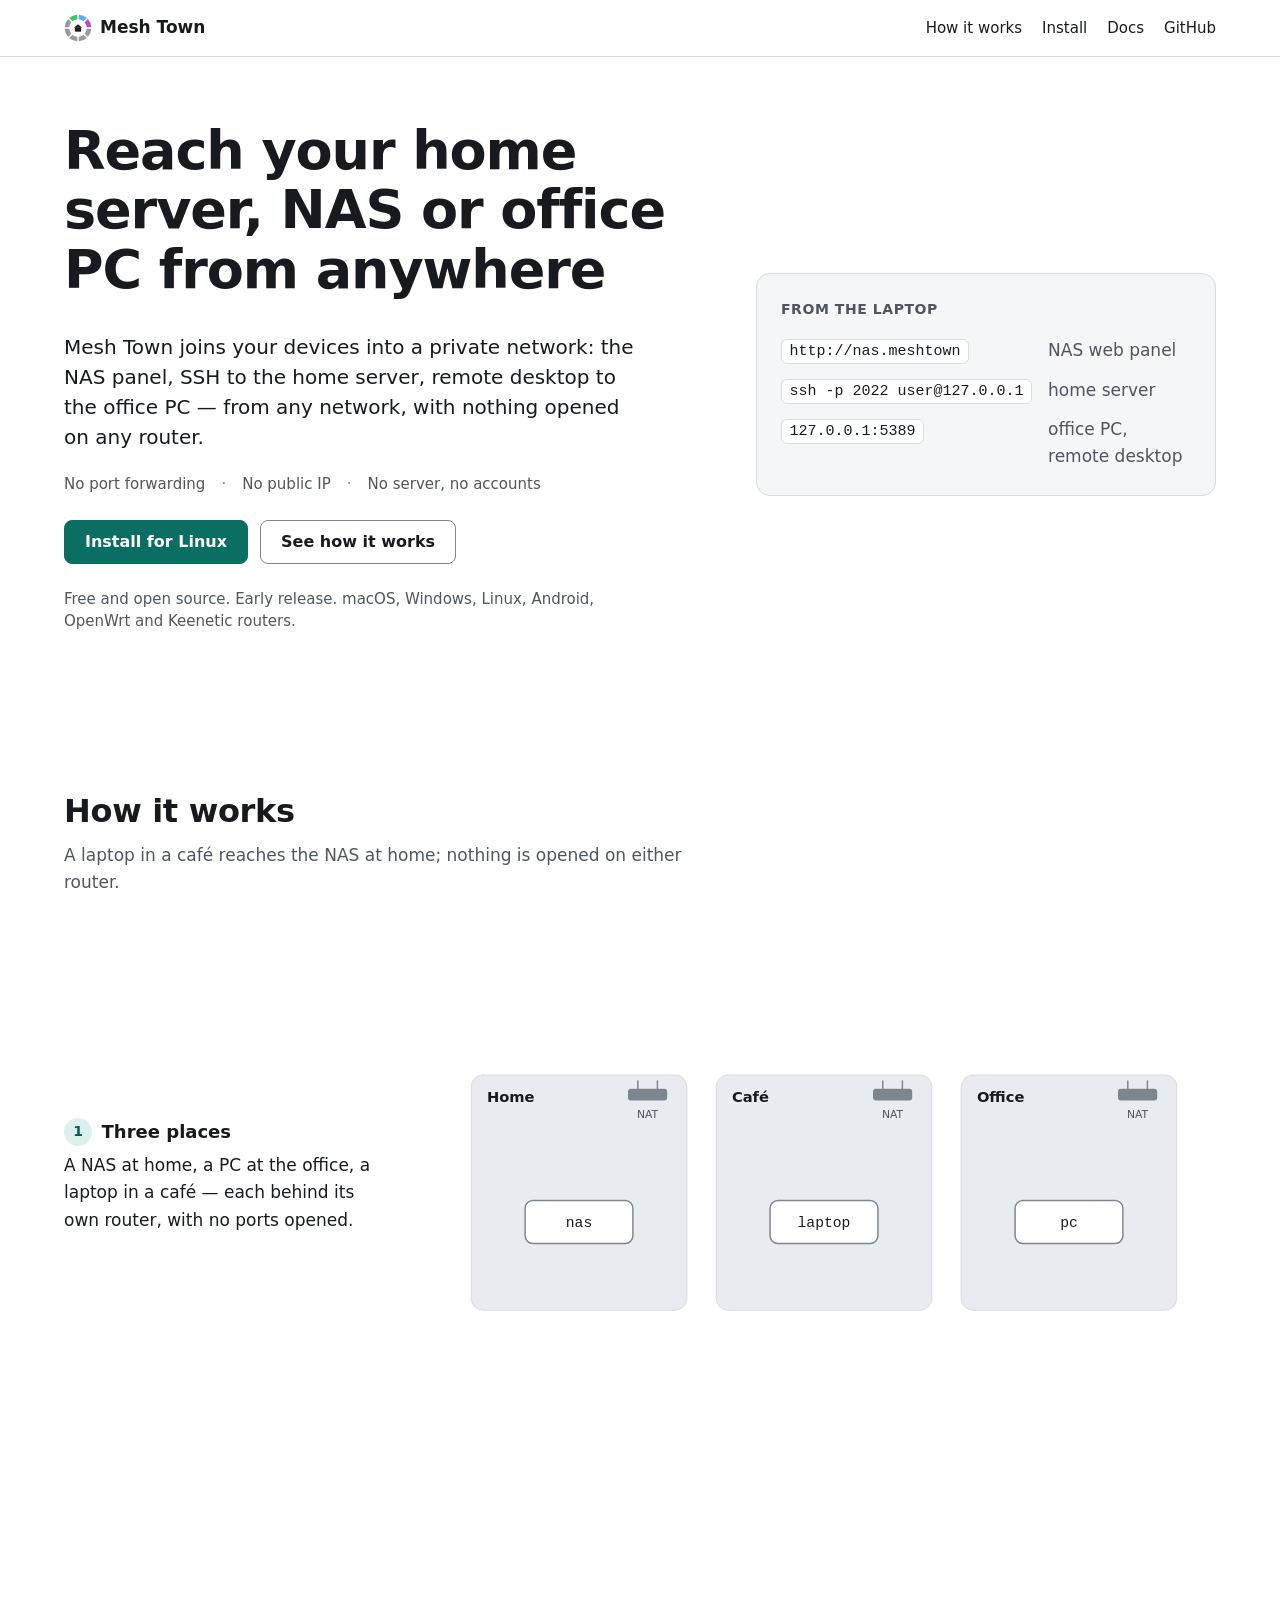
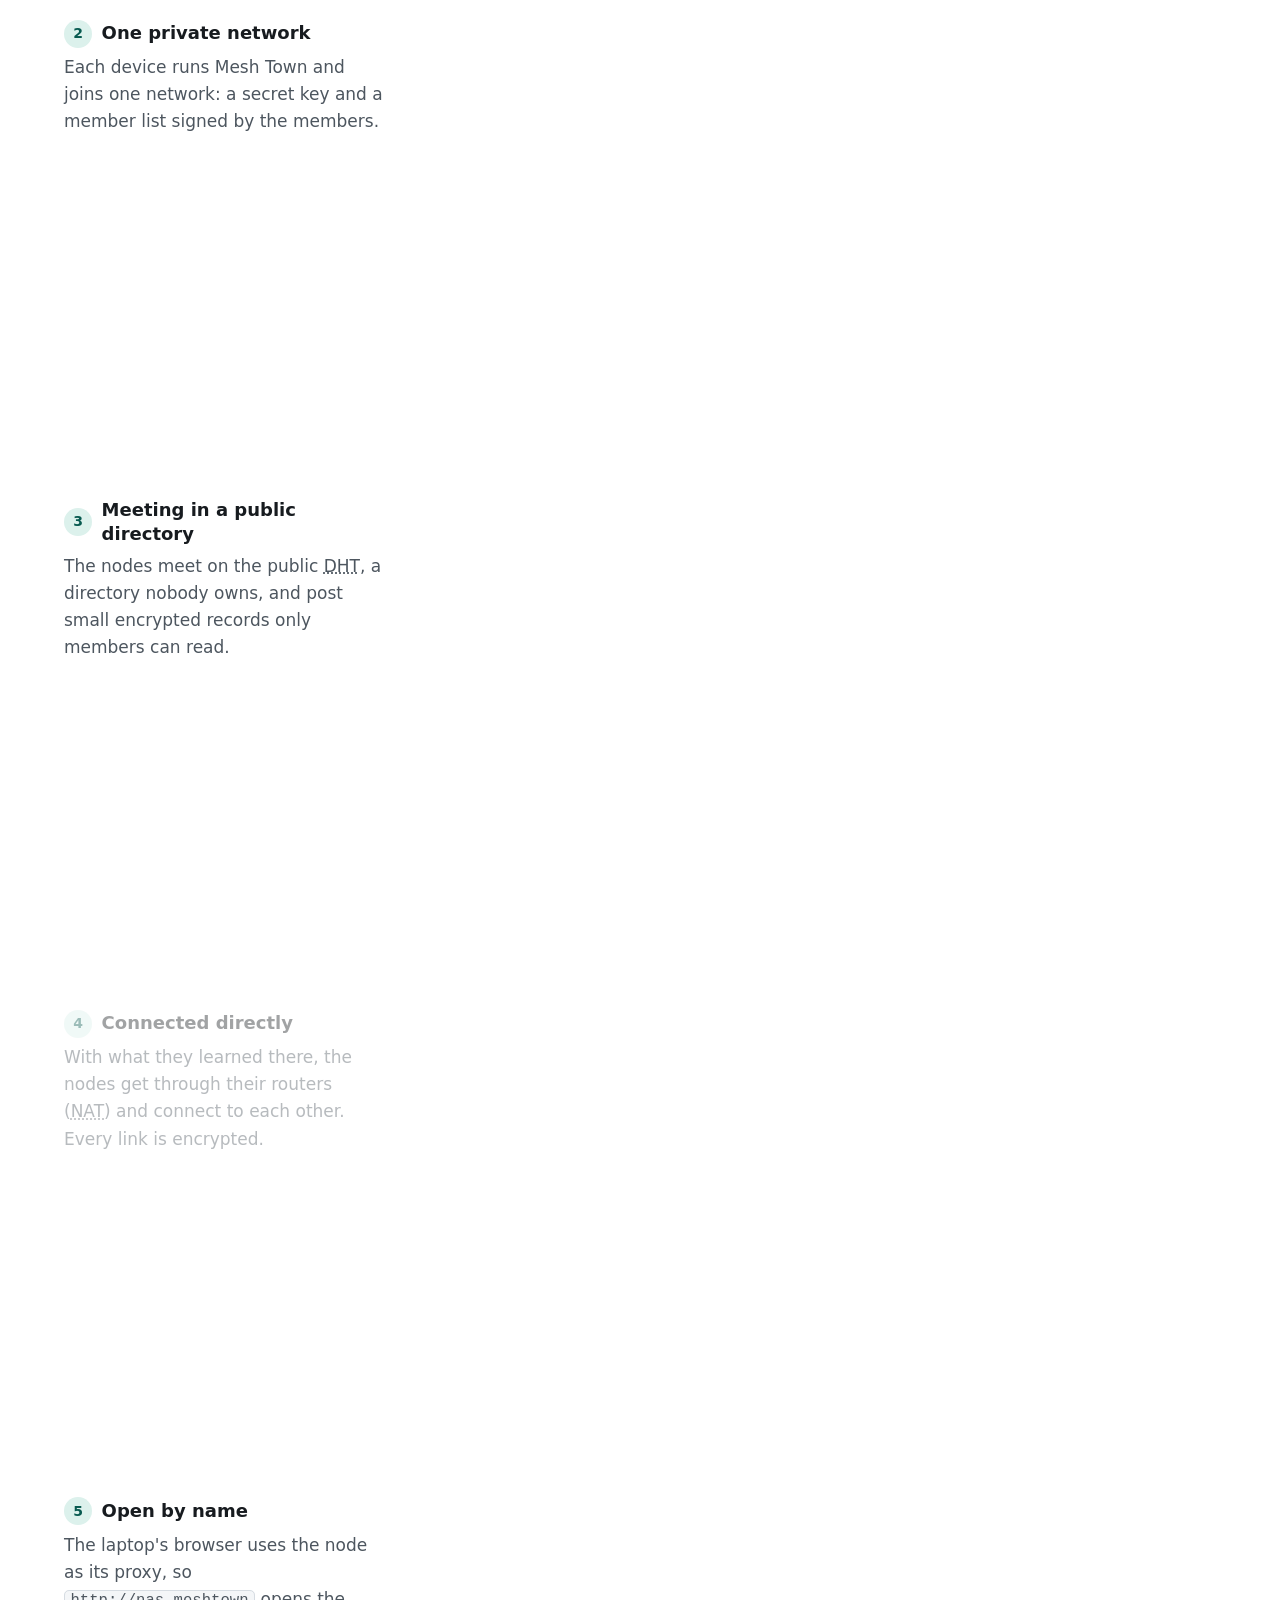
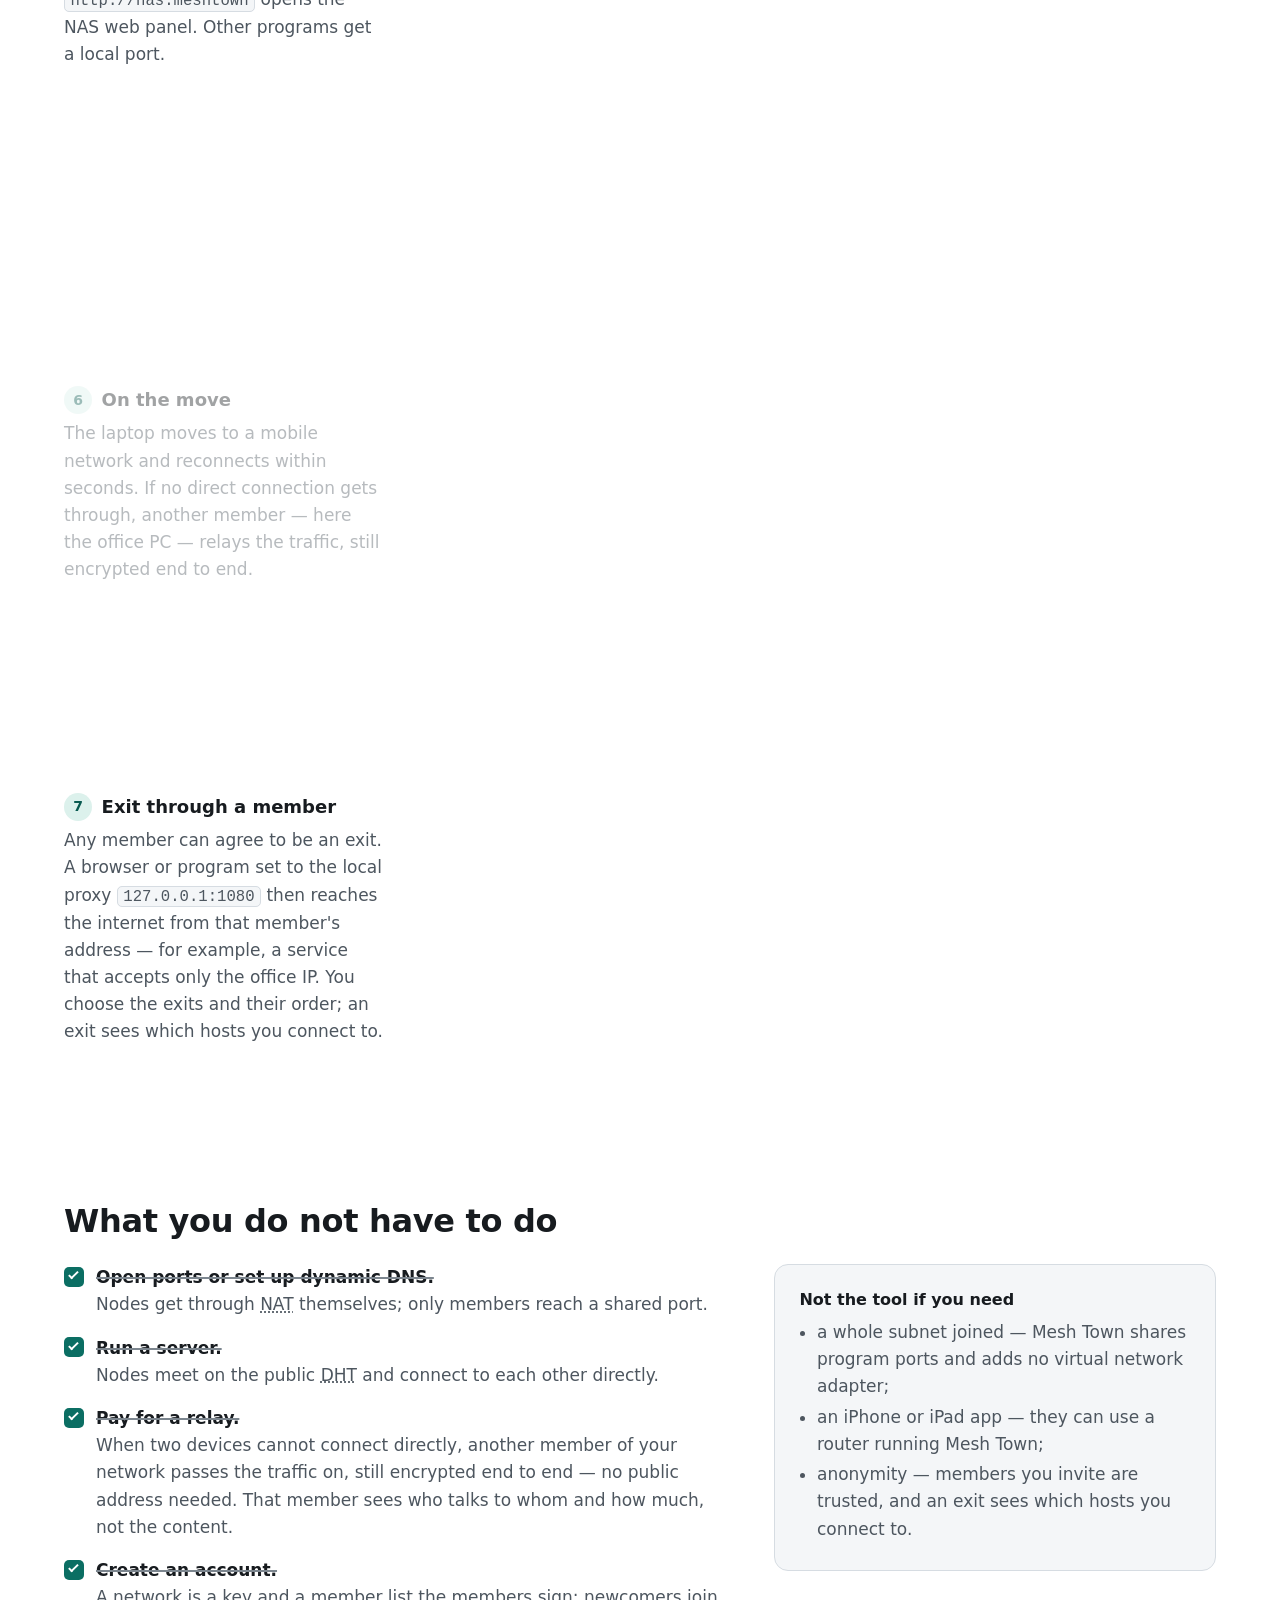
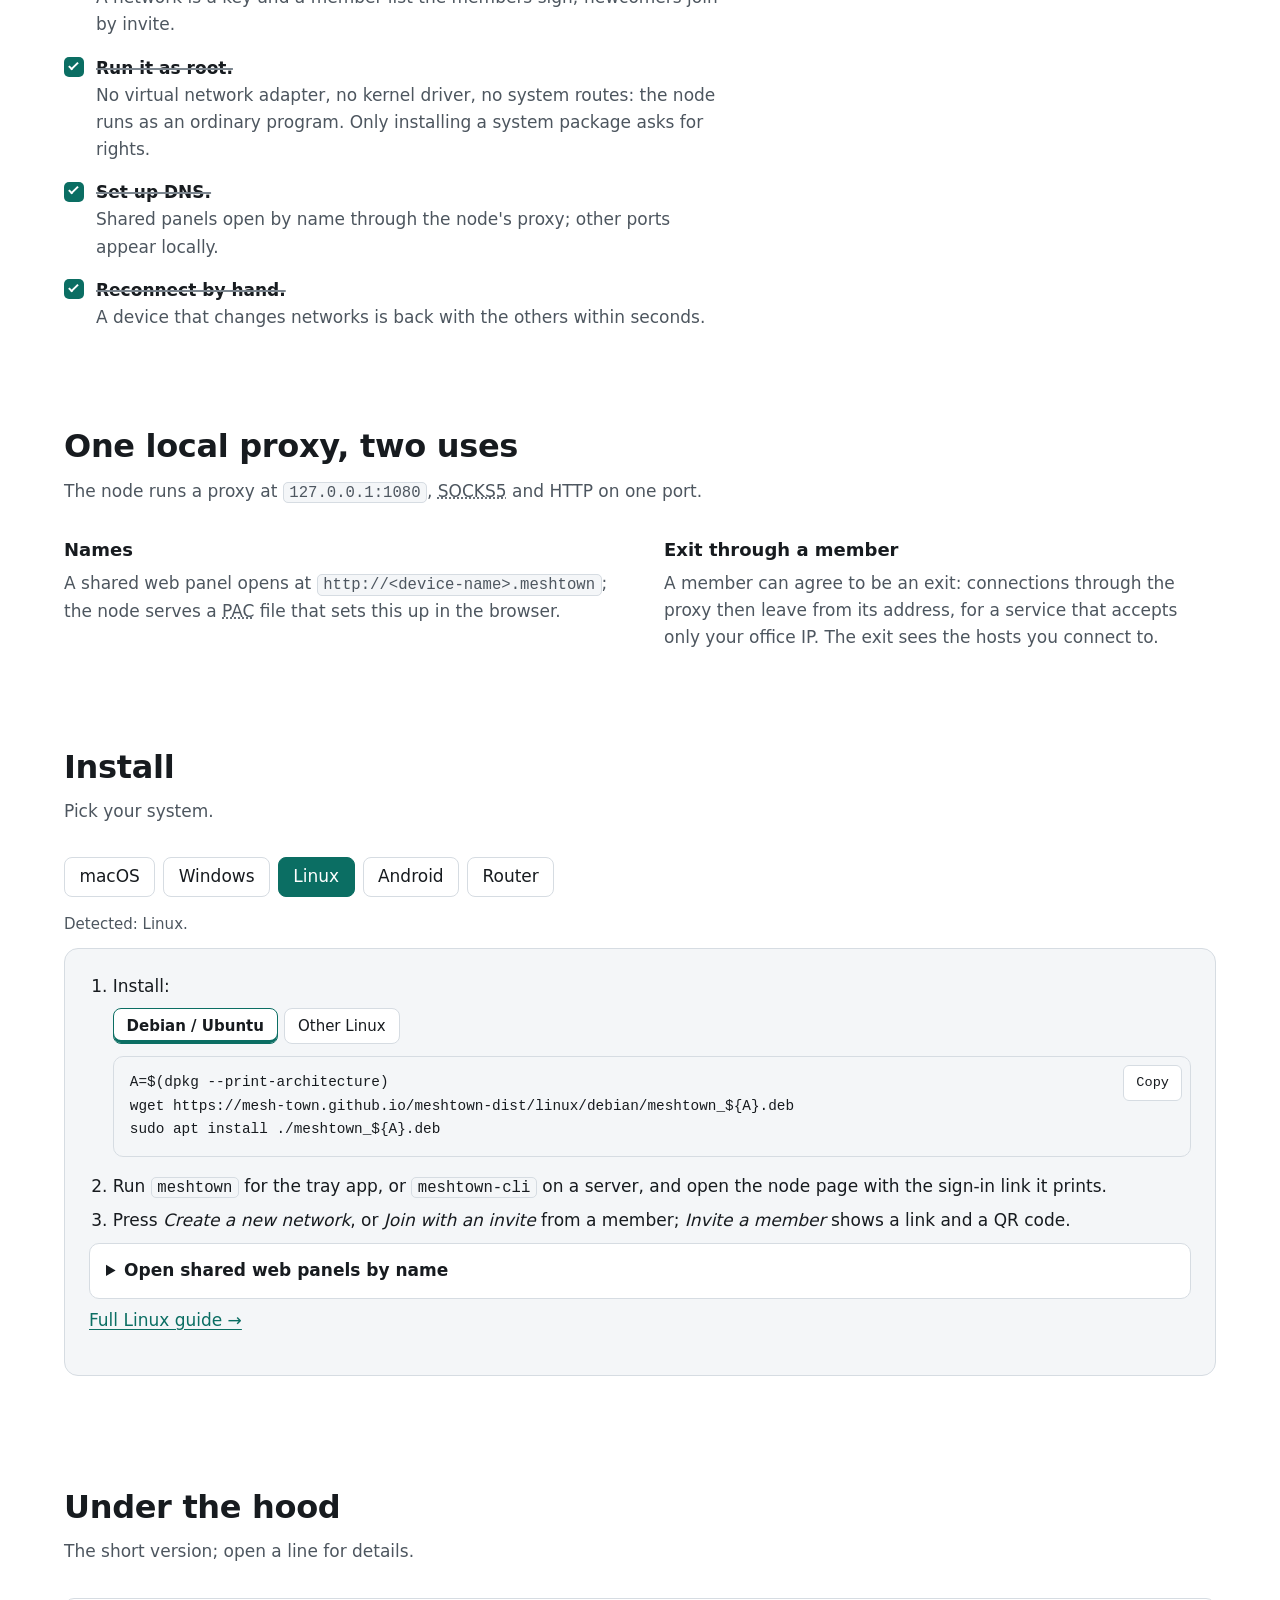
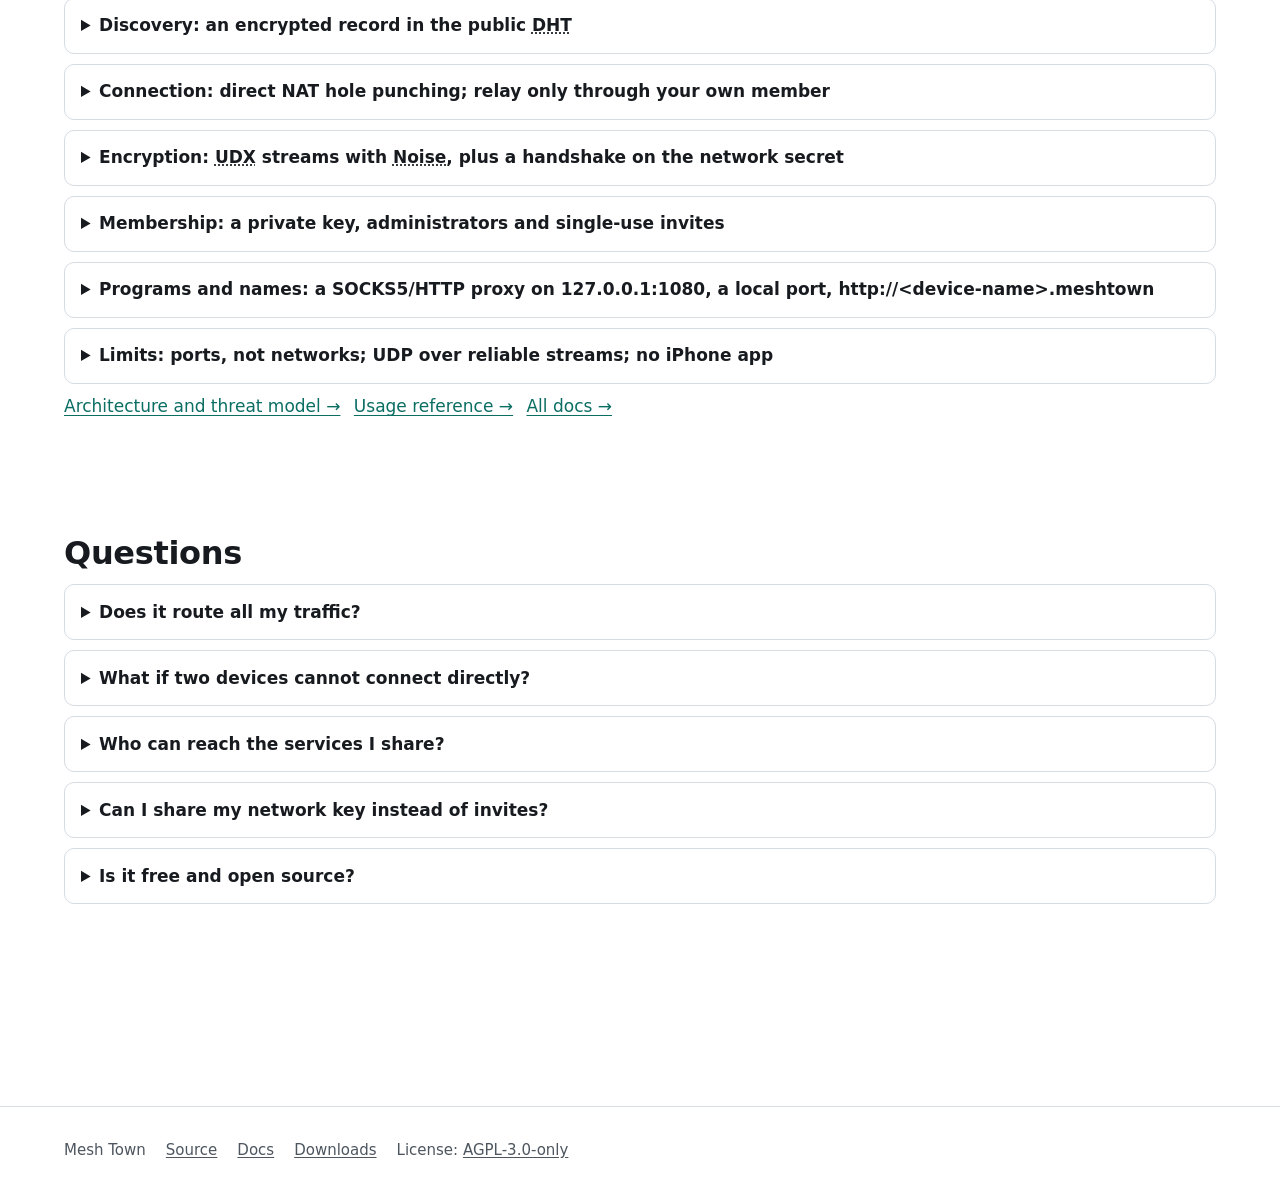
==== commit 5e2c8544: "Relay: any member relays, no public address needed" ====
--- a/index.html
+++ b/index.html
@@ -79,7 +79,7 @@
 <li class="scene-step" data-step="3"><h3>Meeting in a public directory</h3><p>The nodes meet on the public <abbr title="Distributed hash table: a public directory run by many computers and owned by nobody">DHT</abbr>, a directory nobody owns, and post small encrypted records only members can read.</p></li>
 <li class="scene-step" data-step="4"><h3>Connected directly</h3><p>With what they learned there, the nodes get through their routers (<abbr title="Network address translation: how a router shares one public address among the devices behind it">NAT</abbr>) and connect to each other. Every link is encrypted.</p></li>
 <li class="scene-step" data-step="5"><h3>Open by name</h3><p>The laptop's browser uses the node as its proxy, so <code>http://nas.meshtown</code> opens the NAS web panel. Other programs get a local port.</p></li>
-<li class="scene-step" data-step="6"><h3>On the move</h3><p>The laptop moves to a mobile network and reconnects within seconds. Where no direct connection is possible, the office PC, having a public address, passes traffic on.</p></li>
+<li class="scene-step" data-step="6"><h3>On the move</h3><p>The laptop moves to a mobile network and reconnects within seconds. If no direct connection gets through, another member — here the office PC — relays the traffic, still encrypted end to end.</p></li>
 <li class="scene-step" data-step="7"><h3>Exit through a member</h3><p>Any member can agree to be an exit. A browser or program set to the local proxy <code>127.0.0.1:1080</code> then reaches the internet from that member's address — for example, a service that accepts only the office IP. You choose the exits and their order; an exit sees which hosts you connect to.</p></li>
 </ol>
 </div>
@@ -91,7 +91,7 @@
 <dl class="nots">
 <dt>Open ports or set up dynamic DNS.</dt><dd>Nodes get through <abbr title="Network address translation: how a router shares one public address among the devices behind it">NAT</abbr> themselves; only members reach a shared port.</dd>
 <dt>Run a server.</dt><dd>Nodes meet on the public <abbr title="Distributed hash table: a public directory run by many computers and owned by nobody">DHT</abbr> and connect to each other directly.</dd>
-<dt>Pay for a relay.</dt><dd>When two devices cannot connect directly, a member of your network with a public address passes the traffic on, still encrypted end to end.</dd>
+<dt>Pay for a relay.</dt><dd>When two devices cannot connect directly, another member of your network passes the traffic on, still encrypted end to end — no public address needed. That member sees who talks to whom and how much, not the content.</dd>
 <dt>Create an account.</dt><dd>A network is a key and a member list the members sign; newcomers join by invite.</dd>
 <dt>Run it as root.</dt><dd>No virtual network adapter, no kernel driver, no system routes: the node runs as an ordinary program. Only installing a system package asks for rights.</dd>
 <dt>Set up DNS.</dt><dd>Shared panels open by name through the node's proxy; other ports appear locally.</dd>
@@ -235,7 +235,7 @@
 <h2 id="how-title">Under the hood</h2>
 <p class="section-lead">The short version; open a line for details.</p>
 <details><summary>Discovery: an encrypted record in the public <abbr title="Distributed hash table: a public directory run by many computers and owned by nobody">DHT</abbr></summary><p>Every network node knows the network key. From it the node derives a place in the public <abbr title="Distributed hash table: a public directory run by many computers and owned by nobody">DHT</abbr> (HyperDHT, a distributed directory nobody owns) and publishes a small record there about once a minute: the list of member nodes, encrypted with ChaCha20-Poly1305. Without the key, one sees only a public signing key, a salt and ciphertext.</p></details>
-<details><summary>Connection: direct NAT hole punching; relay only through your own member</summary><p>Nodes connect by <abbr title="Network address translation: how a router shares one public address among the devices behind it">NAT</abbr> hole punching, so home routers and most NATs let the connection through with no port opened. If that fails, a member of the same network with a public address relays the connection; nobody outside the network does. A network where every device is behind NAT has no such member, and some mobile operators prevent direct connections. Relayed traffic stays encrypted end to end: the relaying member sees addresses, timing and volume, not content. A member starts relaying about twenty minutes after its node starts.</p></details>
+<details><summary>Connection: direct NAT hole punching; relay only through your own member</summary><p>Nodes connect by <abbr title="Network address translation: how a router shares one public address among the devices behind it">NAT</abbr> hole punching, so home routers and most NATs let the connection through with no port opened. If that fails, another member of the same network relays the connection — no public address needed; nobody outside the network does, and your node in turn relays only for members of its own networks. Any member can relay except one behind a NAT that gives every connection a different port, as some mobile operators do; if every member is behind such a NAT, no member can relay. Relayed traffic stays encrypted end to end: the relaying member sees who talks to whom, when and how much, not the content. A freshly started member does not relay right away, and a relay without a public address can take longer to reach.</p></details>
 <details><summary>Encryption: <abbr title="A reliable transport over UDP, used for hole punching">UDX</abbr> streams with <abbr title="A well-studied framework for encrypted, authenticated connections">Noise</abbr>, plus a handshake on the network secret</summary><p>Each connection is an encrypted stream: UDX is a reliable transport over UDP, Noise a well-studied framework for encrypted, authenticated connections. On top of it the nodes run a handshake that checks both sides know the network secret; a node that fails it is disconnected. A stranger who learns a node's id gets an answer only from the sign-in and invite services.</p></details>
 <details><summary>Membership: a private key, administrators and single-use invites</summary><p>A network is a key you keep private: a label you choose plus a random part of about 130 bits. Whoever creates the network is its first administrator, and only administrators invite. An invite is a single-use string, valid for a day, that does not contain the network key. One node can be in up to 8 networks. The node page shows an invite as a link and a QR code (<em>Invite a member</em>); on Android, <em>Scan QR</em> reads it.</p></details>
 <details><summary>Programs and names: a SOCKS5/HTTP proxy on 127.0.0.1:1080, a local port, http://&lt;device-name&gt;.meshtown</summary><p>Programs reach the network through the node's proxy at <code>127.0.0.1:1080</code> (SOCKS5, a standard proxy protocol, and HTTP on one port), or through a local port: Open on this computer turns a member's port 22 into <code>127.0.0.1:2022</code>. A device shares program ports running on it, TCP or UDP, with all members or selected ones. The node's own page is at <code>http://127.0.0.1:7777</code>: plain HTTP, reachable from your local network unless you run <code>meshtown access localhost</code>. Never share the page port.</p><p>A shared web interface is at <code>http://&lt;device-name&gt;.meshtown</code>. The device name is folded to lowercase ASCII letters, digits and dashes — "Café Router" becomes cafe-router — and two devices with the same name get a short suffix from their id. A port other than 80 is written as usual: <code>http://nas.meshtown:8080</code>. Names work only through the node's proxy, and only over http://.</p></details>
@@ -255,7 +255,7 @@
 <section id="faq" class="section" aria-labelledby="faq-title">
 <h2 id="faq-title">Questions</h2>
 <details><summary>Does it route all my traffic?</summary><p>No. Mesh Town connects program ports: a program reaches the network through the node's proxy or a local port. There is no virtual network interface, and other traffic is not touched.</p></details>
-<details><summary>What if two devices cannot connect directly?</summary><p>A member of your network with a public address, such as an office PC or a home server, relays between them; the traffic stays encrypted end to end. Relaying starts about twenty minutes after that member's node starts. With no such member they stay unconnected. Behind home routers and most NATs a direct connection works; some mobile operators prevent it.</p></details>
+<details><summary>What if two devices cannot connect directly?</summary><p>Another member of your network relays between them — a home server, an office PC or a laptop, whichever is online; the traffic stays encrypted end to end. A member behind a NAT that changes ports for every connection, as some mobile operators do, cannot relay; if every member is behind such a NAT, the two stay unconnected. A freshly started member does not relay right away. Behind home routers and most NATs a direct connection works in the first place.</p></details>
 <details><summary>Who can reach the services I share?</summary><p>Only members of your network, and for each port you choose: all members or selected ones. A port is shared only after you publish it.</p></details>
 <details><summary>Can I share my network key instead of invites?</summary><p>Better not. The key and the settings file are secret. Invite people with single-use invites, and hand them over in person.</p></details>
 <details><summary>Is it free and open source?</summary><p>Yes, under AGPL-3.0-only. Peer discovery and transport come from <a href="https://github.com/mesh-town/townjump">townjump</a>, a Rust port of Holesail.</p></details>
--- a/assets/viz/viz-scene.css
+++ b/assets/viz/viz-scene.css
@@ -43,7 +43,7 @@
 .v-exit{stroke-dasharray:600}
 .exit .v-exit{opacity:1;stroke-dashoffset:calc(600 - clamp(0,calc(var(--p)*2.5),1)*600)}
 .exit .k-exit{offset-distance:clamp(0%,calc((var(--p) - .4)*166%),100%);opacity:clamp(0,calc((var(--p) - .4)*10),1)}
-.move .n-cafe,.move .o-nat,.move .lk-nl{opacity:0}
+.move .n-cafe,.move .lk-nl{opacity:0}
 .move .v-place-name-alt,.move .v-badge-pub{opacity:1}
 .move .l-nl{stroke:var(--line-muted);stroke-dasharray:6 6}
 .move .k-relay{opacity:1;offset-distance:calc(var(--p)*100%)}
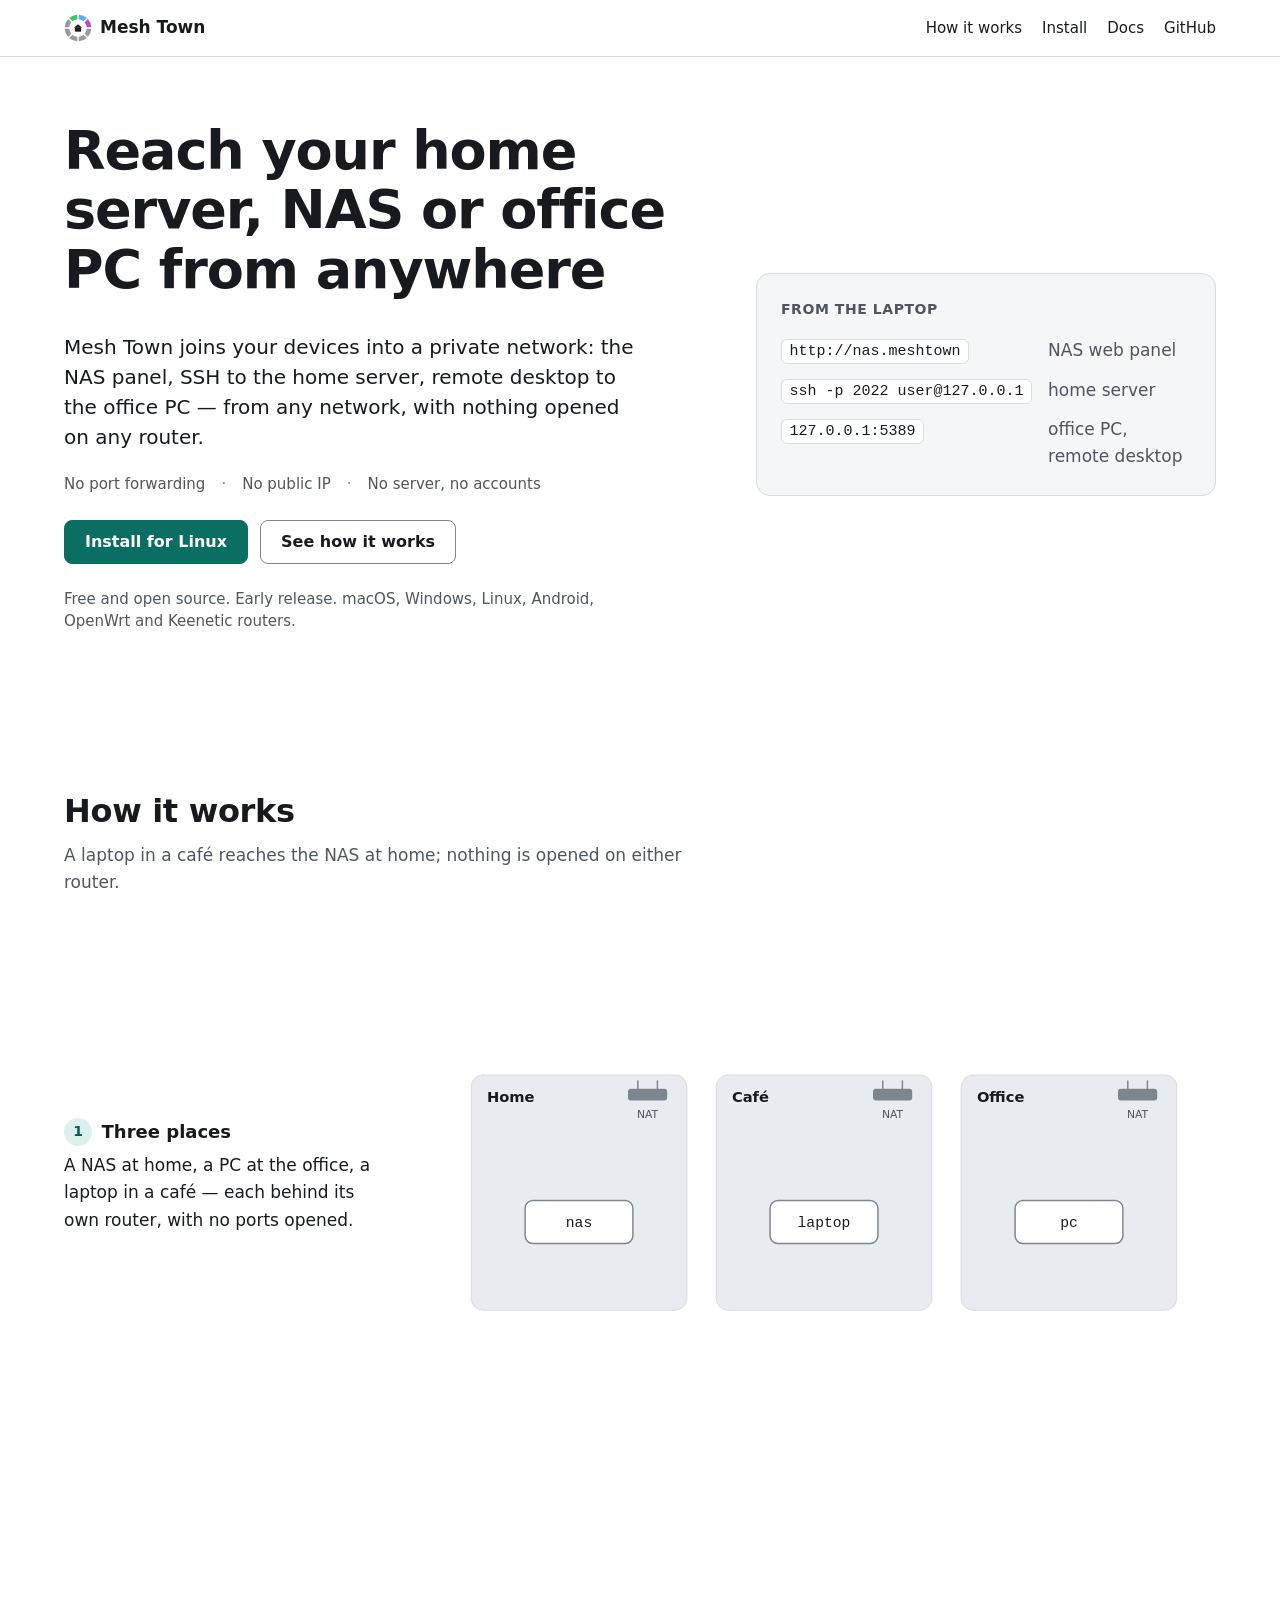
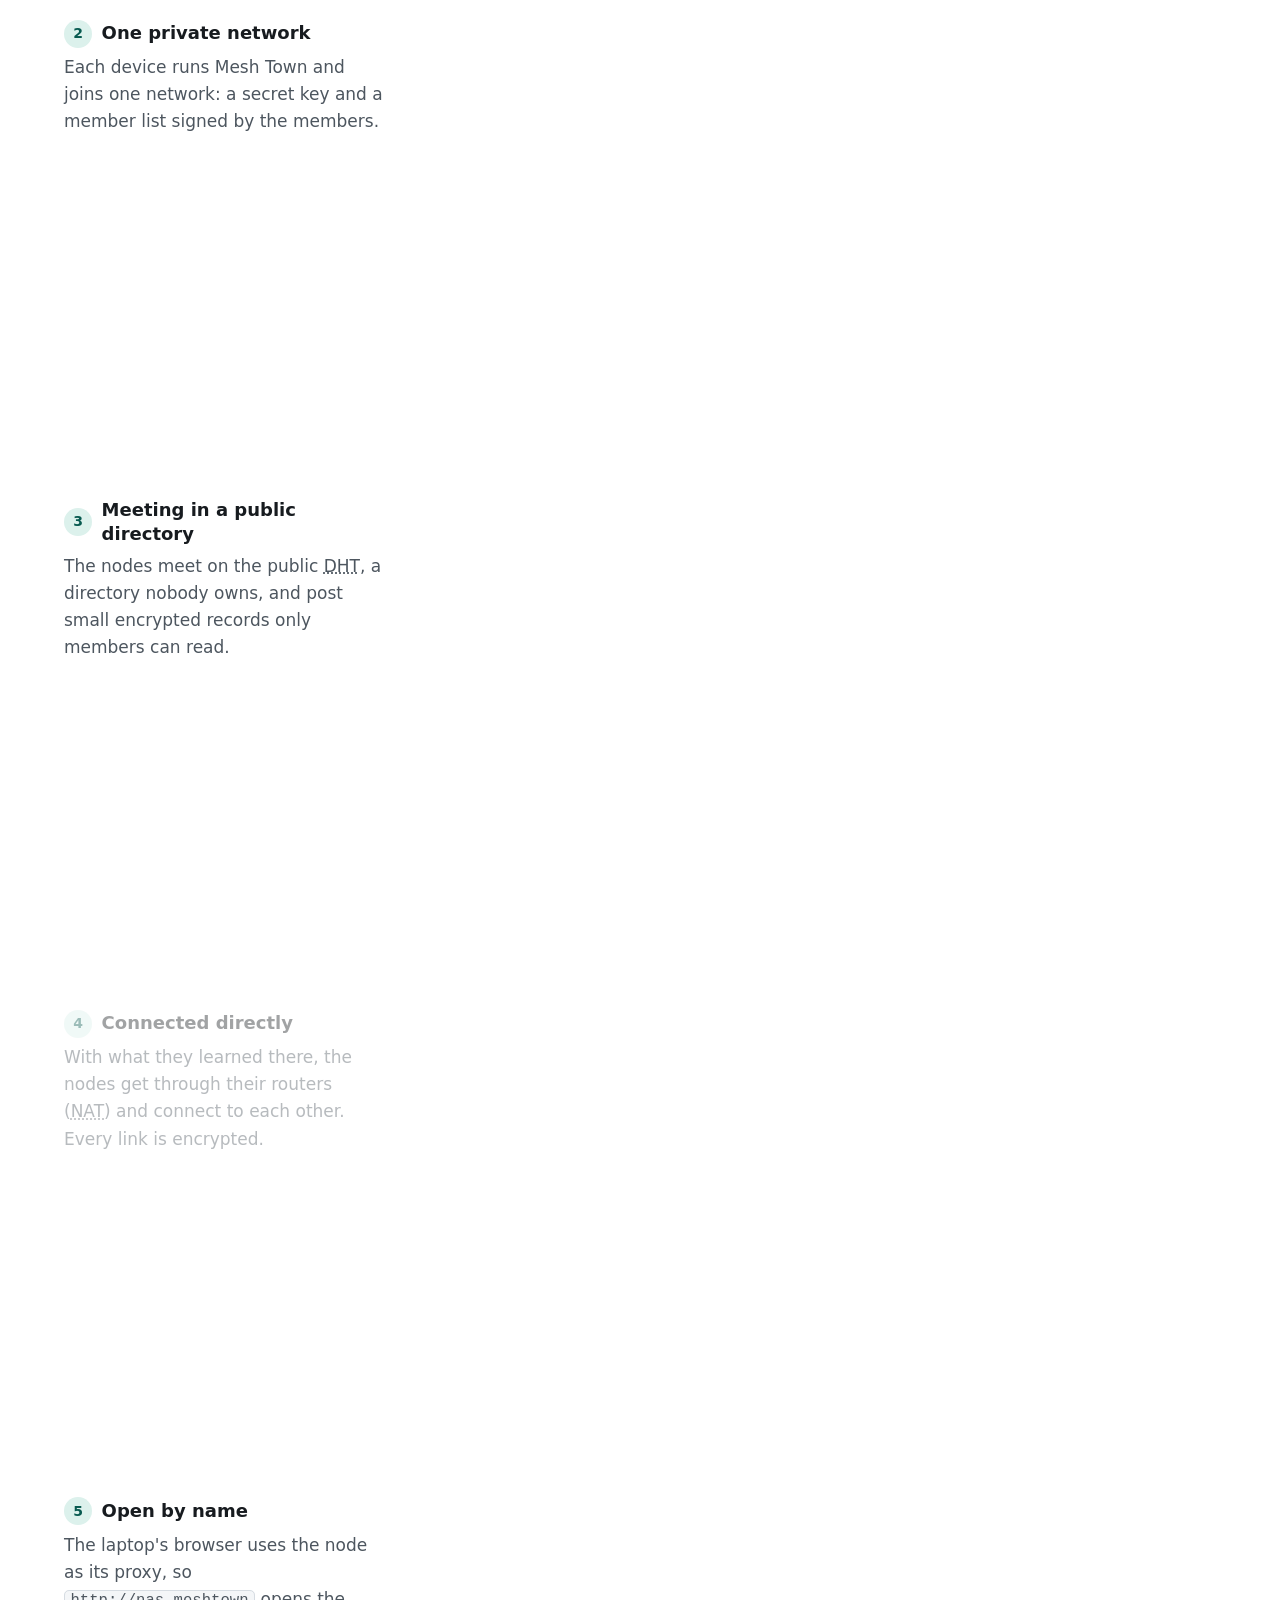
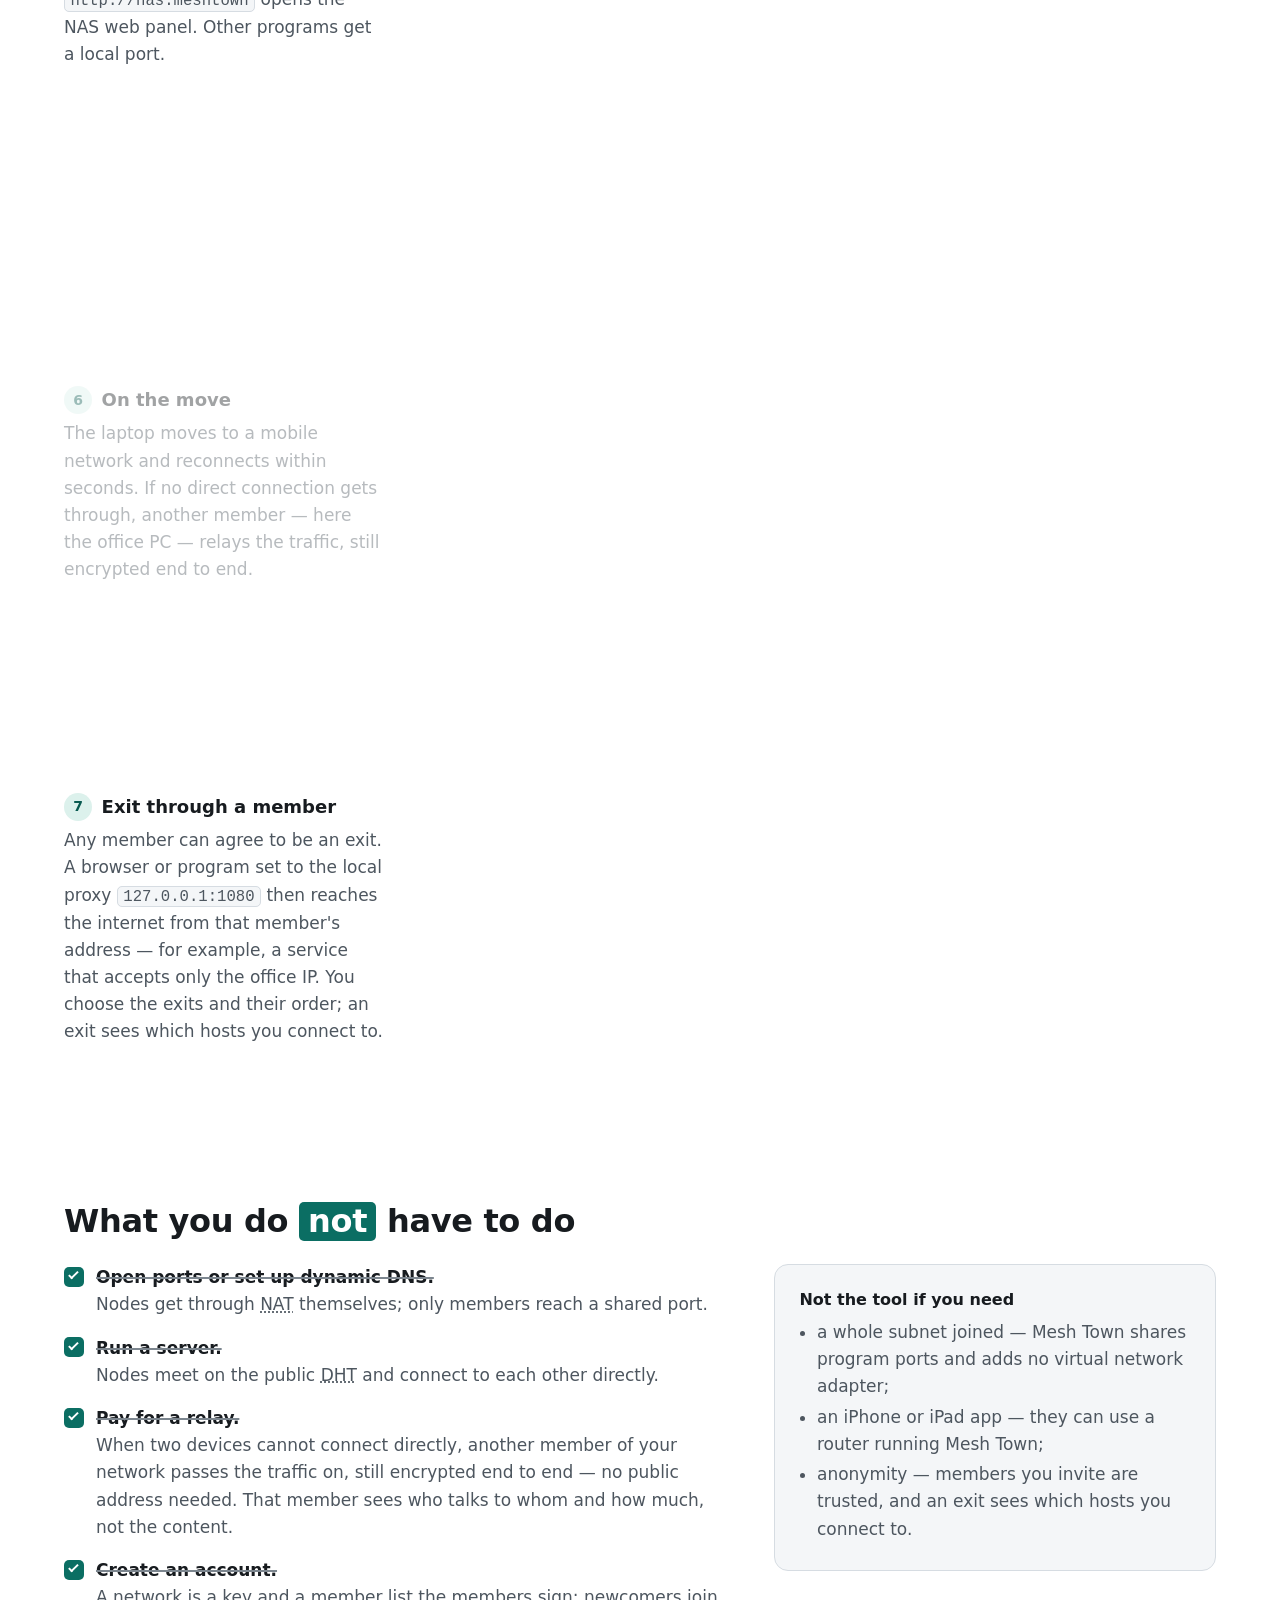
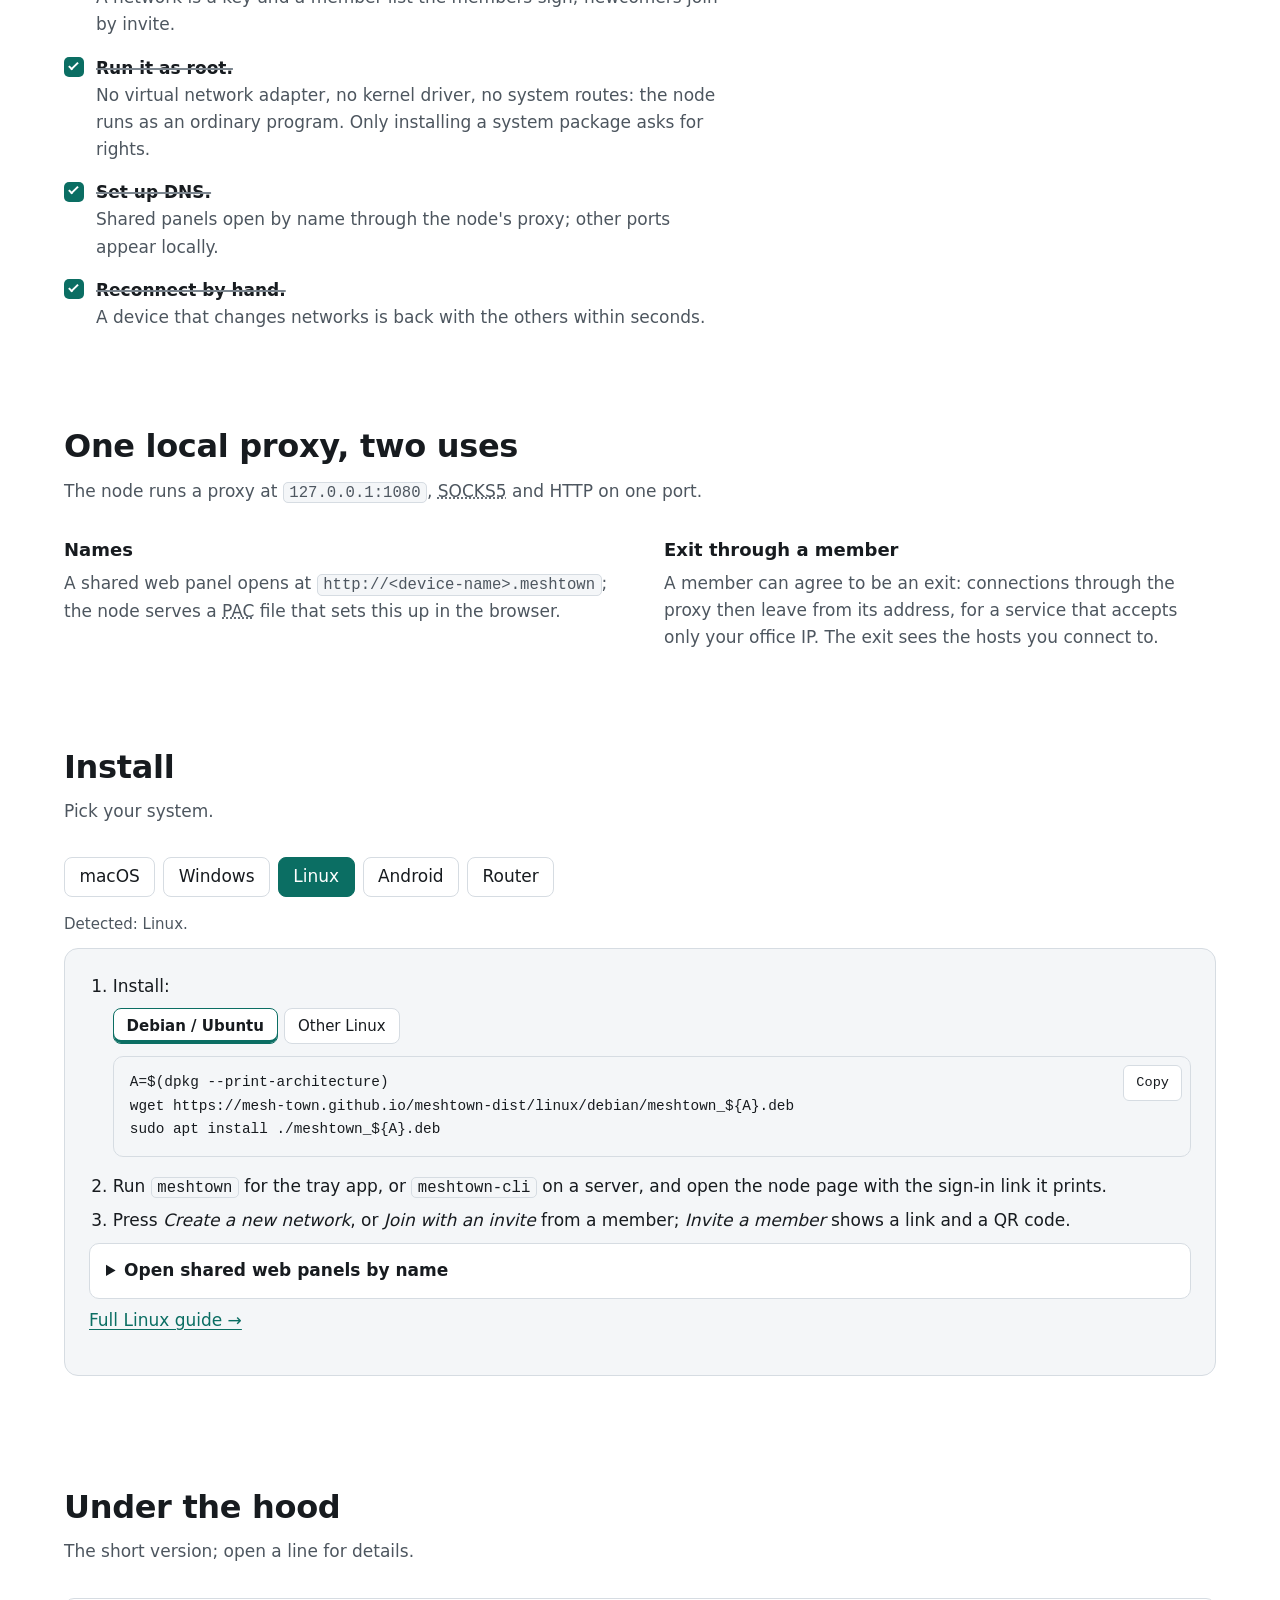
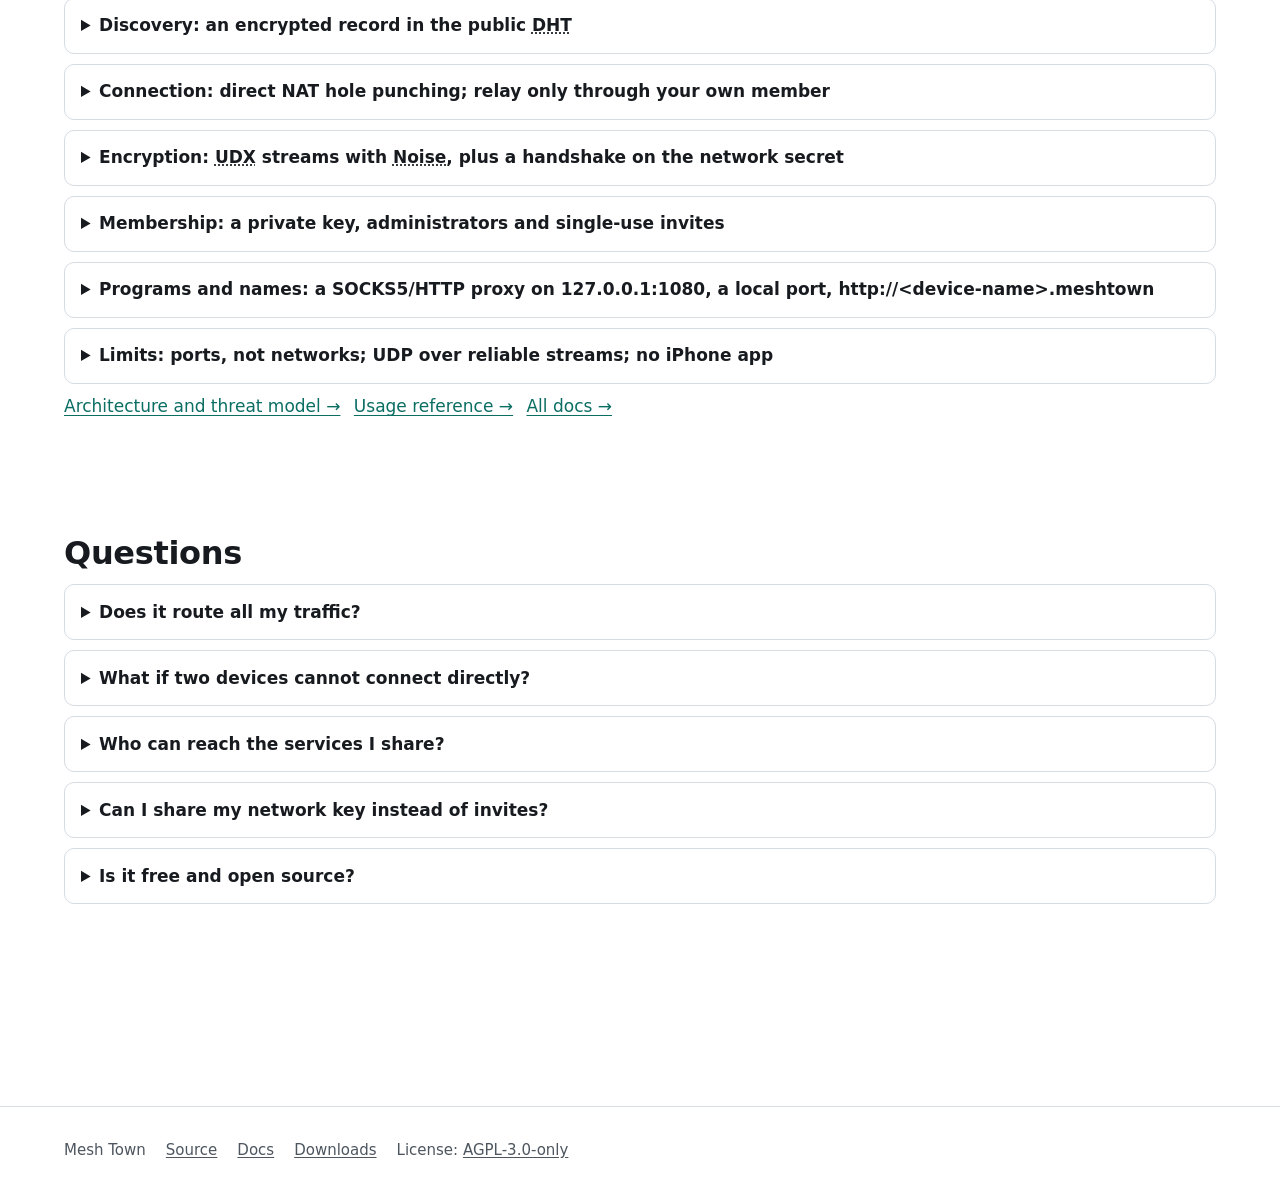
==== commit f565bda2: "Not-to-do heading: highlight "not" like a checked box" ====
--- a/index.html
+++ b/index.html
@@ -86,7 +86,7 @@
 </section>
 
 <section id="differs" class="section" aria-labelledby="differs-title">
-<h2 id="differs-title">What you do not have to do</h2>
+<h2 id="differs-title">What you do <em class="h-not">not</em> have to do</h2>
 <div class="differs-grid">
 <dl class="nots">
 <dt>Open ports or set up dynamic DNS.</dt><dd>Nodes get through <abbr title="Network address translation: how a router shares one public address among the devices behind it">NAT</abbr> themselves; only members reach a shared port.</dd>
--- a/assets/css/sections.css
+++ b/assets/css/sections.css
@@ -26,6 +26,7 @@
   .hero { display: grid; grid-template-columns: minmax(0, 7fr) minmax(0, 5fr); gap: var(--s-7); align-items: center; }
   .hero-card { margin-top: 0; }
 }
+.h-not { background: var(--accent); color: var(--accent-fg); font-style: normal; padding: 0 .28em .04em; border-radius: 5px; }
 .differs-grid { display: grid; gap: var(--s-6); margin-top: var(--s-5); }
 @media (min-width: 48rem) { .differs-grid { grid-template-columns: minmax(0, 3fr) minmax(0, 2fr); gap: var(--s-7); align-items: start; } }
 dl.nots { margin: 0; }
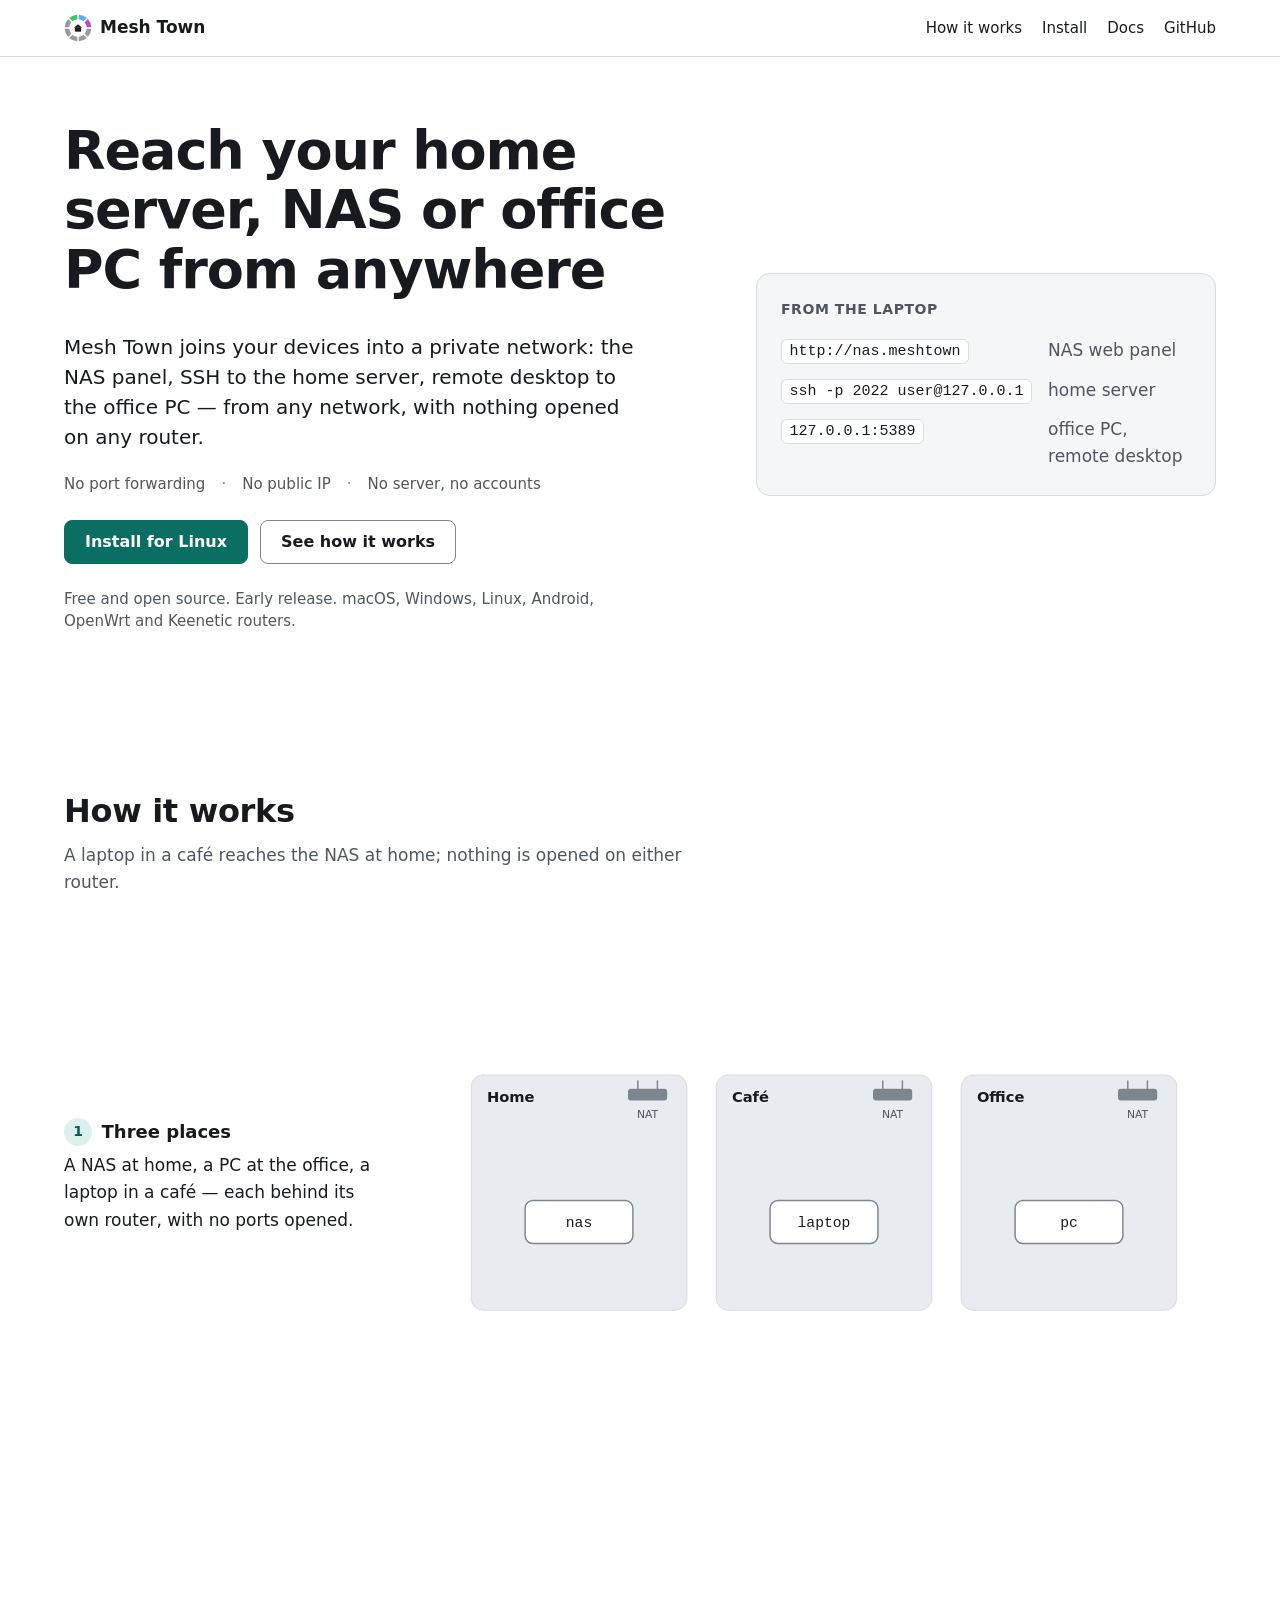
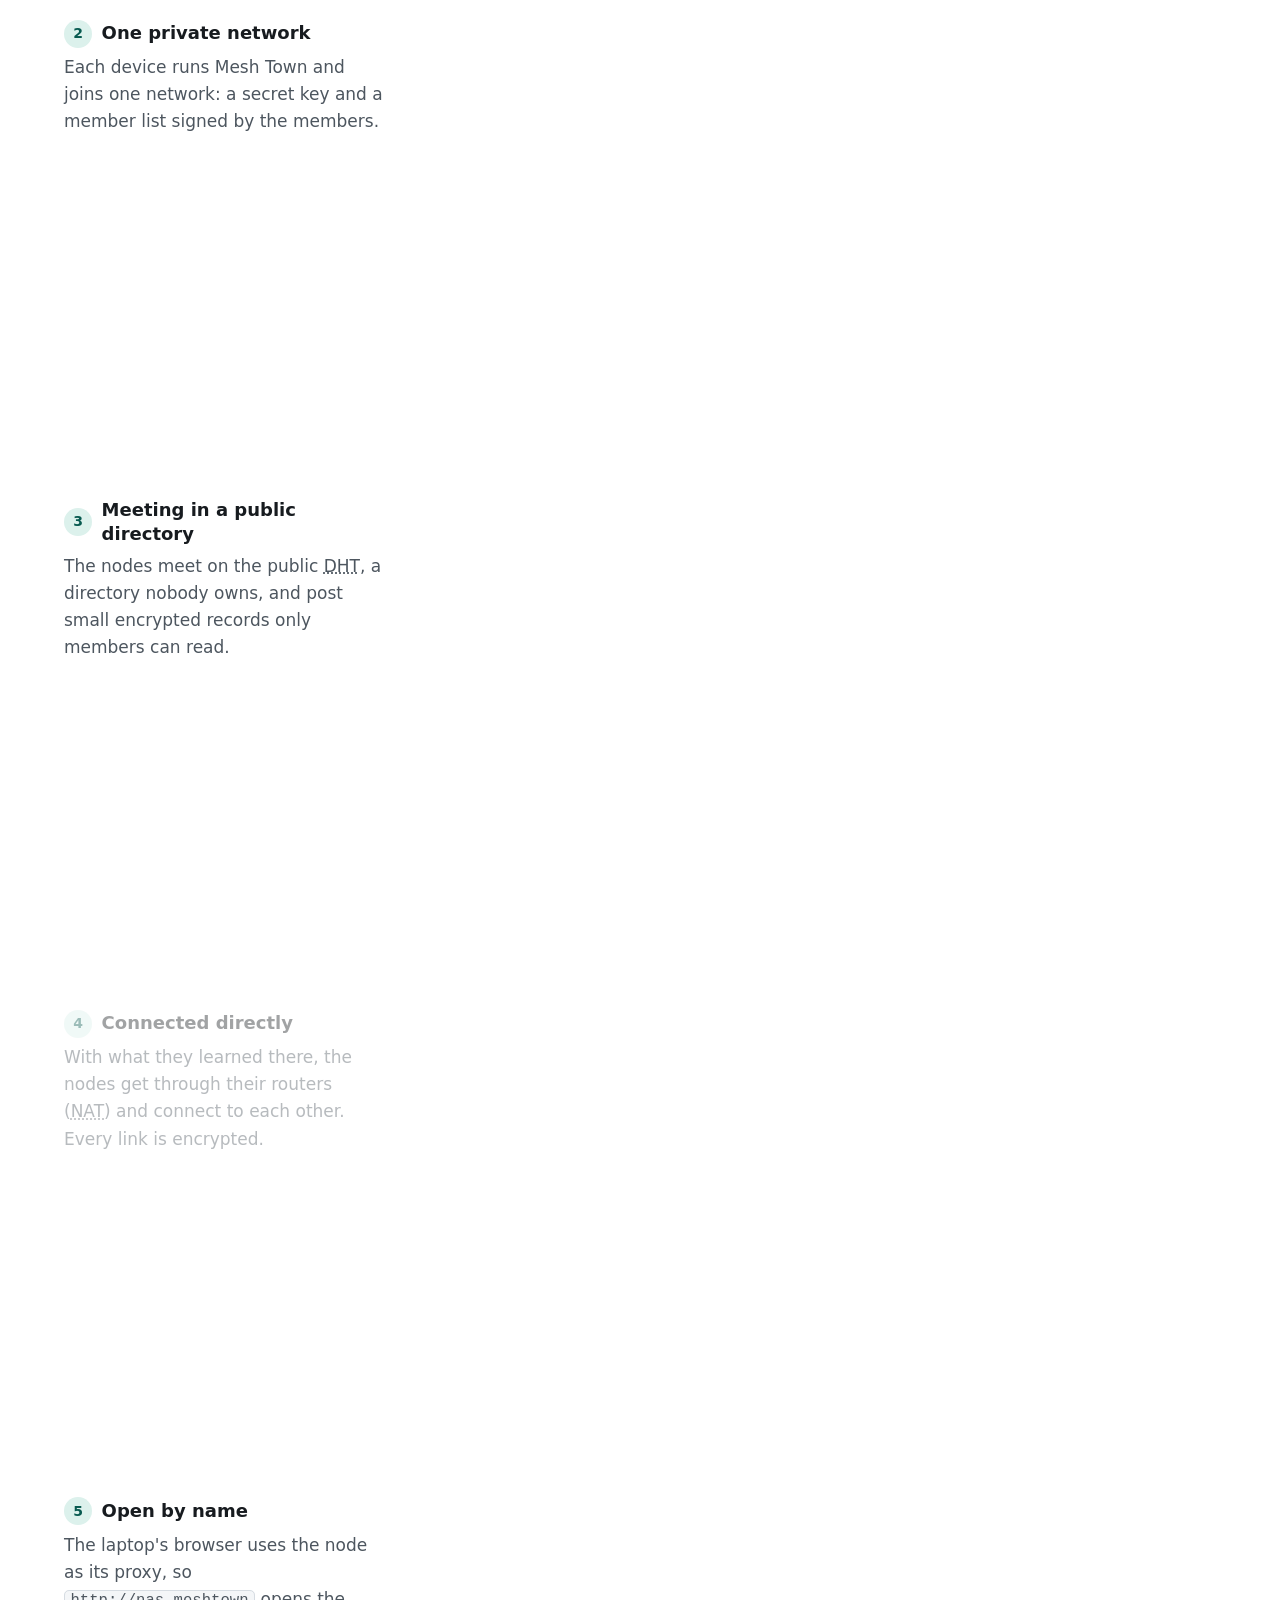
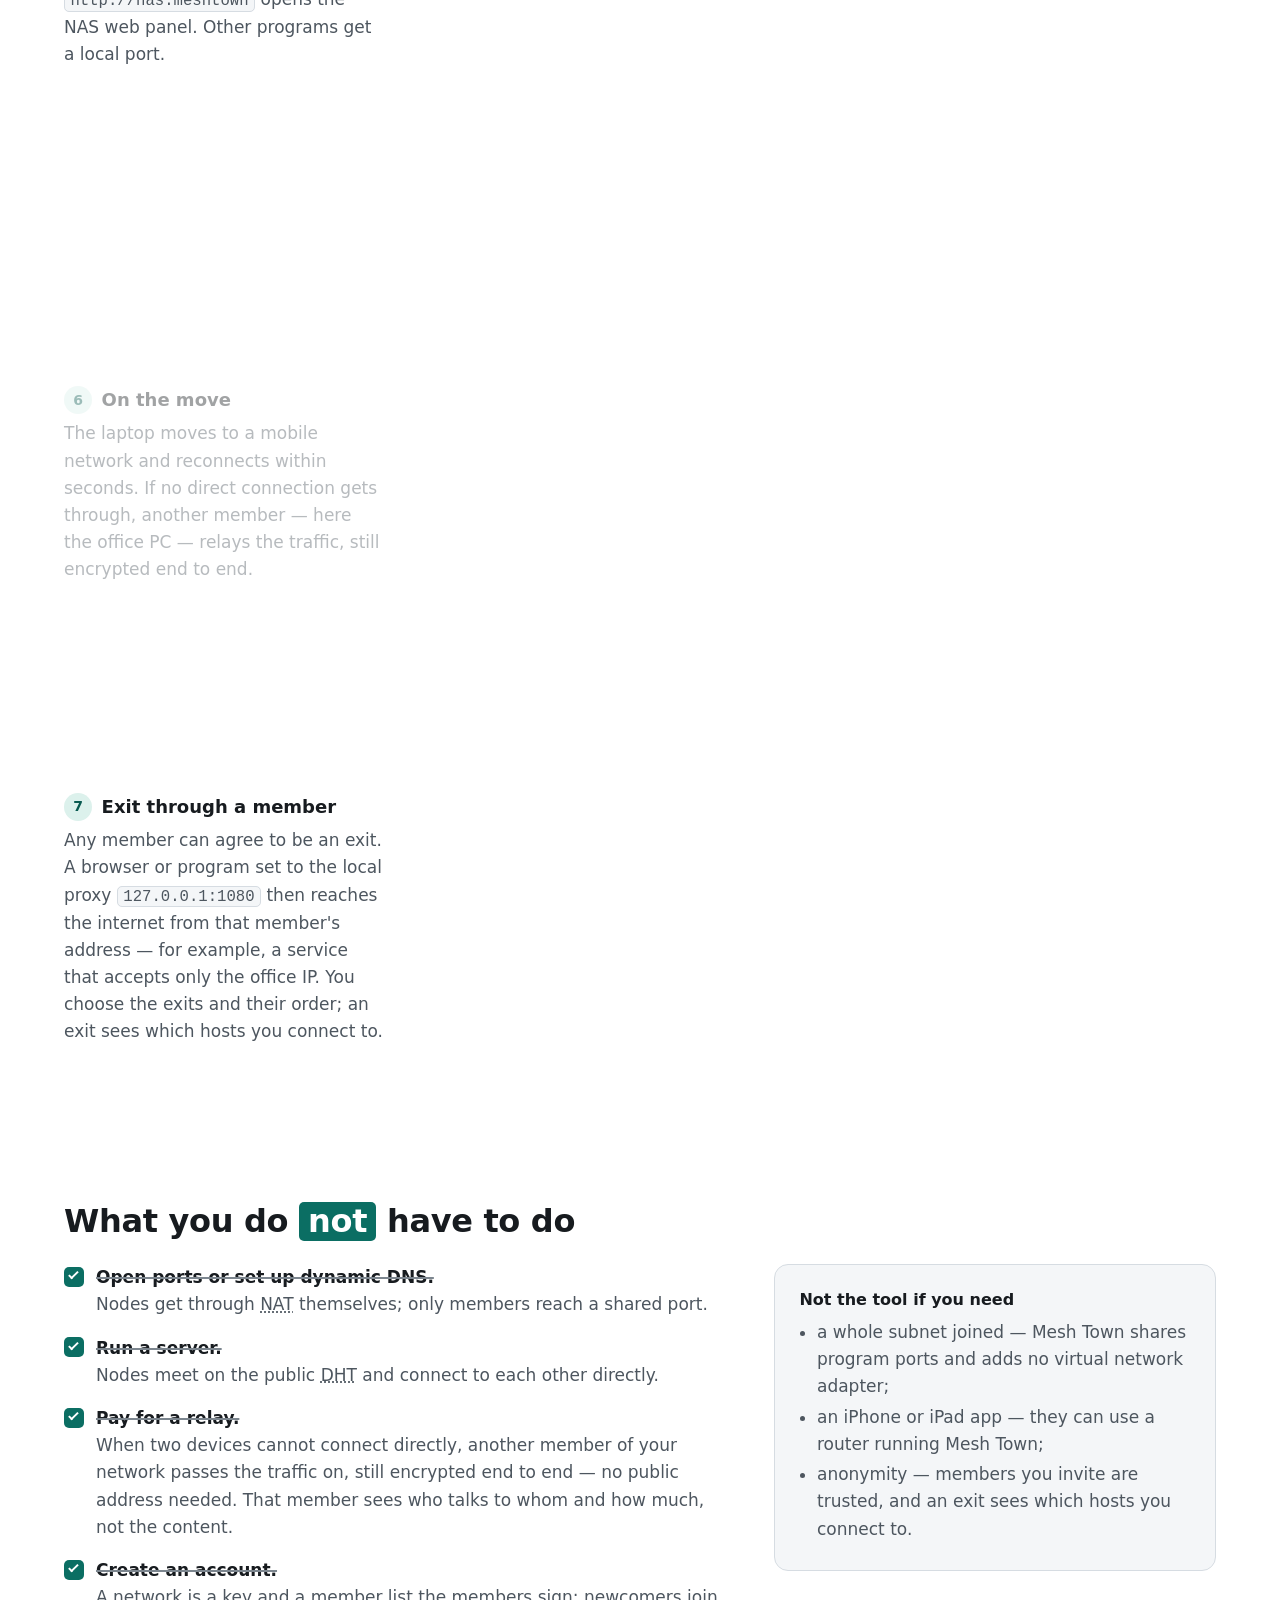
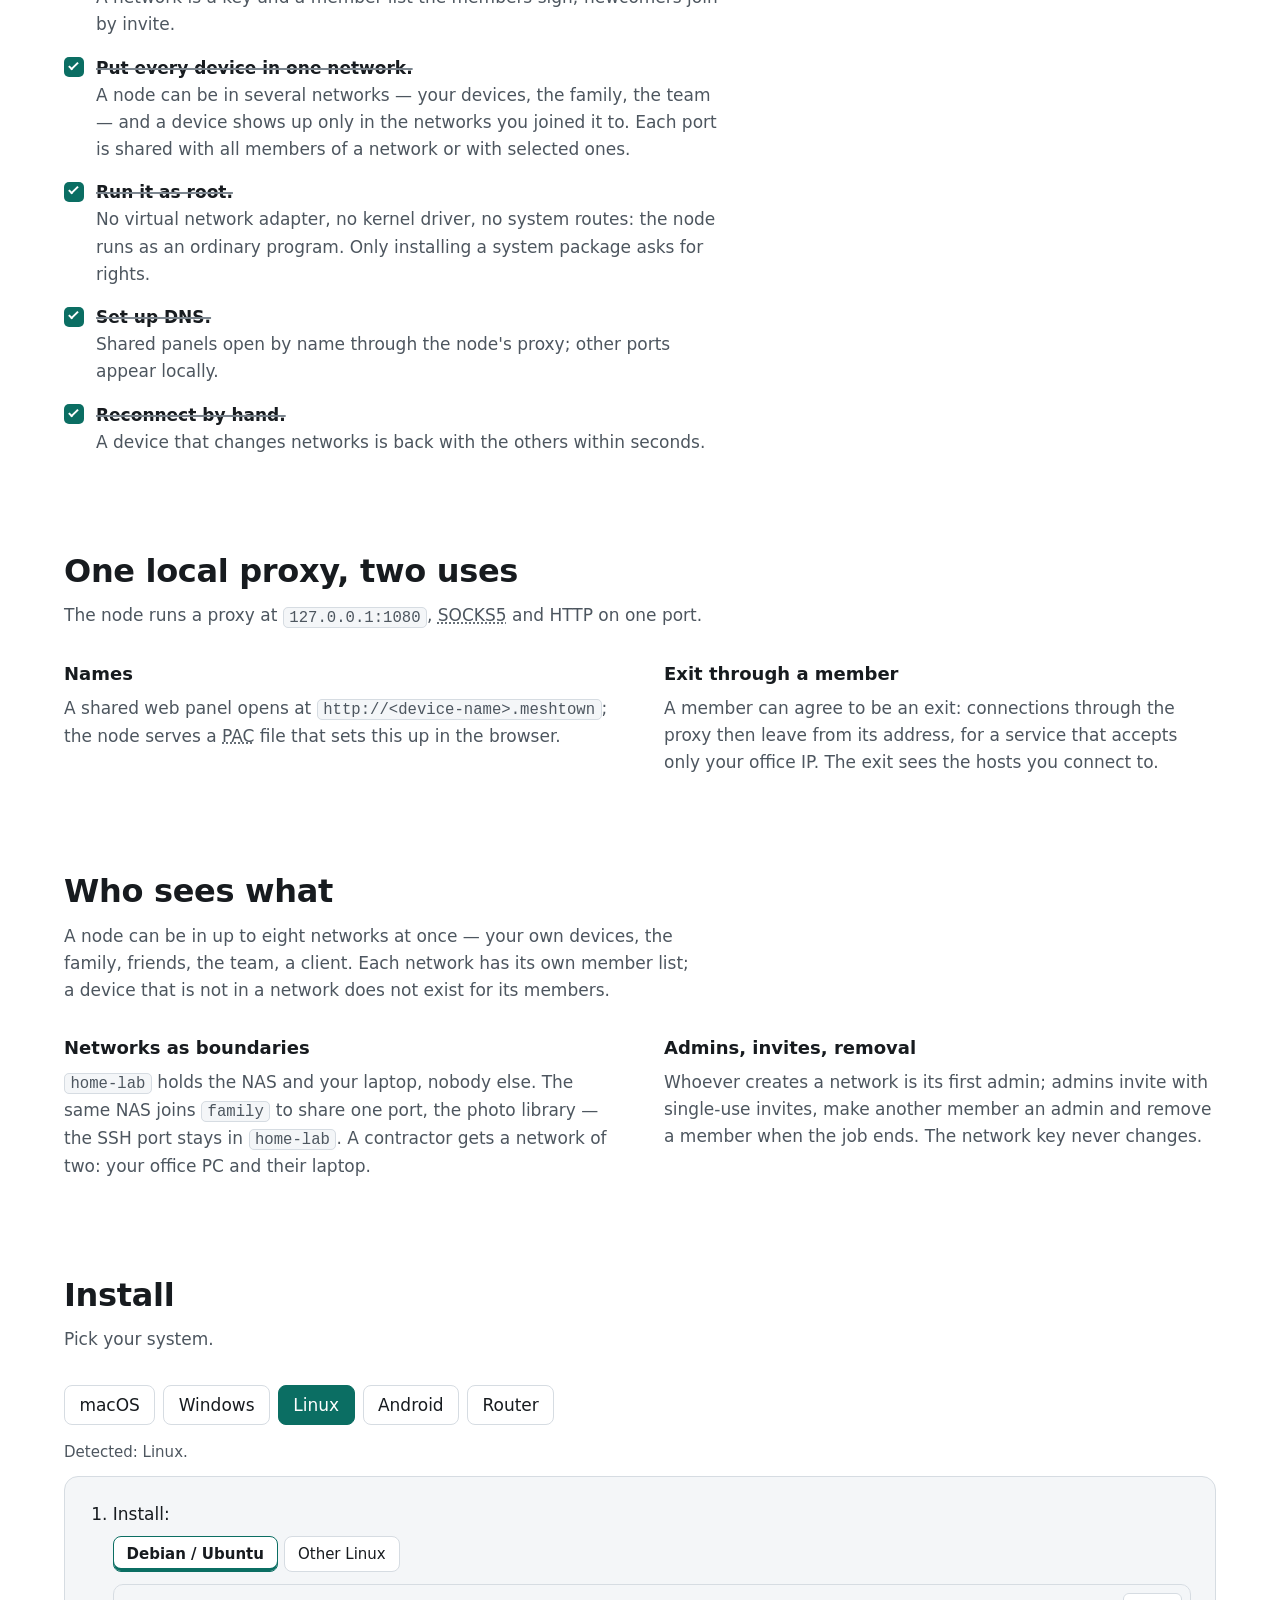
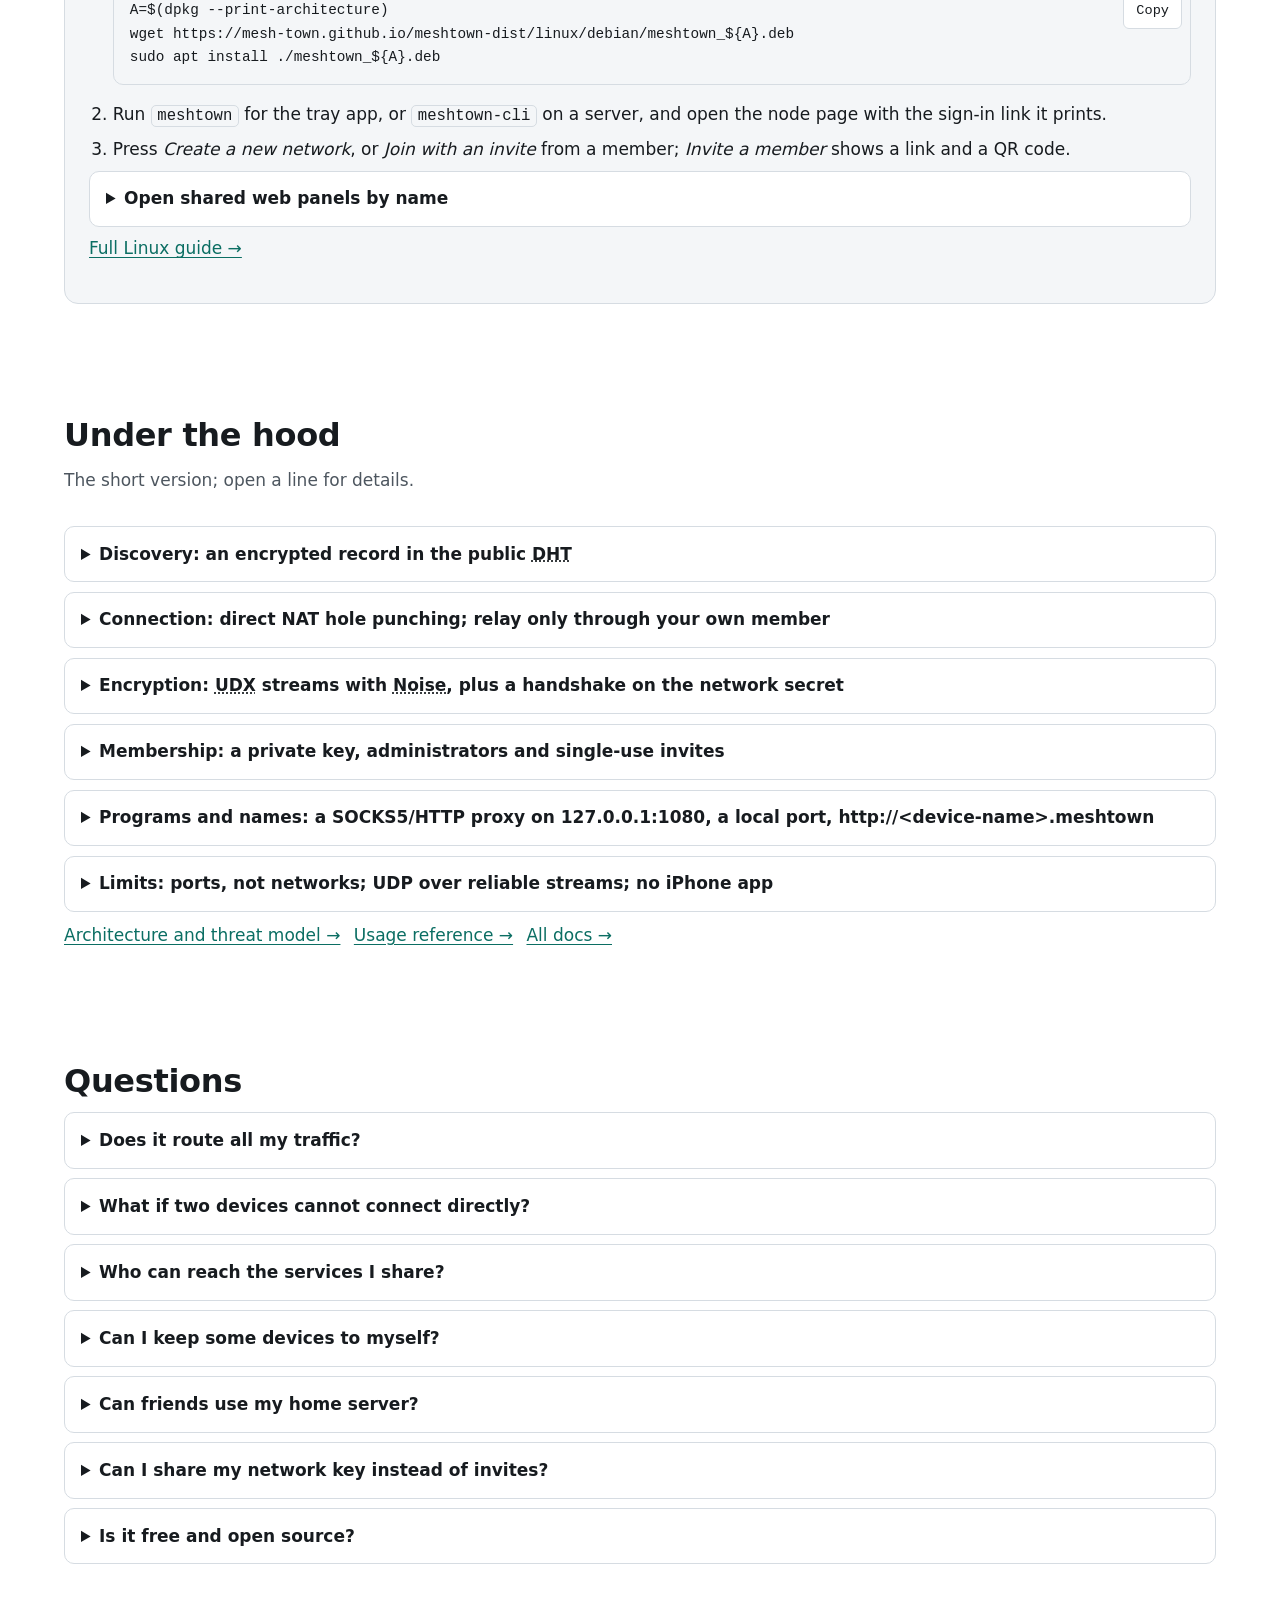
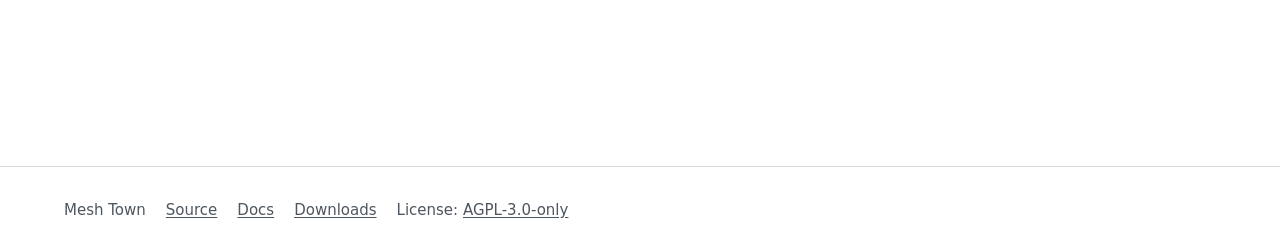
==== commit 7cf3b2a3: "Landing: several networks, who sees what" ====
--- a/index.html
+++ b/index.html
@@ -93,6 +93,7 @@
 <dt>Run a server.</dt><dd>Nodes meet on the public <abbr title="Distributed hash table: a public directory run by many computers and owned by nobody">DHT</abbr> and connect to each other directly.</dd>
 <dt>Pay for a relay.</dt><dd>When two devices cannot connect directly, another member of your network passes the traffic on, still encrypted end to end — no public address needed. That member sees who talks to whom and how much, not the content.</dd>
 <dt>Create an account.</dt><dd>A network is a key and a member list the members sign; newcomers join by invite.</dd>
+<dt>Put every device in one network.</dt><dd>A node can be in several networks — your devices, the family, the team — and a device shows up only in the networks you joined it to. Each port is shared with all members of a network or with selected ones.</dd>
 <dt>Run it as root.</dt><dd>No virtual network adapter, no kernel driver, no system routes: the node runs as an ordinary program. Only installing a system package asks for rights.</dd>
 <dt>Set up DNS.</dt><dd>Shared panels open by name through the node's proxy; other ports appear locally.</dd>
 <dt>Reconnect by hand.</dt><dd>A device that changes networks is back with the others within seconds.</dd>
@@ -117,6 +118,15 @@
 </div>
 </section>
 
+<section id="networks" class="section" aria-labelledby="networks-title">
+<h2 id="networks-title">Who sees what</h2>
+<p class="section-lead">A node can be in up to eight networks at once — your own devices, the family, friends, the team, a client. Each network has its own member list; a device that is not in a network does not exist for its members.</p>
+<div class="two-col">
+<div><h3>Networks as boundaries</h3><p><code>home-lab</code> holds the NAS and your laptop, nobody else. The same NAS joins <code>family</code> to share one port, the photo library — the SSH port stays in <code>home-lab</code>. A contractor gets a network of two: your office PC and their laptop.</p></div>
+<div><h3>Admins, invites, removal</h3><p>Whoever creates a network is its first admin; admins invite with single-use invites, make another member an admin and remove a member when the job ends. The network key never changes.</p></div>
+</div>
+</section>
+
 <section id="install" class="section" aria-labelledby="install-title">
 <h2 id="install-title">Install</h2>
 <p class="section-lead">Pick your system.</p>
@@ -237,7 +247,7 @@
 <details><summary>Discovery: an encrypted record in the public <abbr title="Distributed hash table: a public directory run by many computers and owned by nobody">DHT</abbr></summary><p>Every network node knows the network key. From it the node derives a place in the public <abbr title="Distributed hash table: a public directory run by many computers and owned by nobody">DHT</abbr> (HyperDHT, a distributed directory nobody owns) and publishes a small record there about once a minute: the list of member nodes, encrypted with ChaCha20-Poly1305. Without the key, one sees only a public signing key, a salt and ciphertext.</p></details>
 <details><summary>Connection: direct NAT hole punching; relay only through your own member</summary><p>Nodes connect by <abbr title="Network address translation: how a router shares one public address among the devices behind it">NAT</abbr> hole punching, so home routers and most NATs let the connection through with no port opened. If that fails, another member of the same network relays the connection — no public address needed; nobody outside the network does, and your node in turn relays only for members of its own networks. Any member can relay except one behind a NAT that gives every connection a different port, as some mobile operators do; if every member is behind such a NAT, no member can relay. Relayed traffic stays encrypted end to end: the relaying member sees who talks to whom, when and how much, not the content. A freshly started member does not relay right away, and a relay without a public address can take longer to reach.</p></details>
 <details><summary>Encryption: <abbr title="A reliable transport over UDP, used for hole punching">UDX</abbr> streams with <abbr title="A well-studied framework for encrypted, authenticated connections">Noise</abbr>, plus a handshake on the network secret</summary><p>Each connection is an encrypted stream: UDX is a reliable transport over UDP, Noise a well-studied framework for encrypted, authenticated connections. On top of it the nodes run a handshake that checks both sides know the network secret; a node that fails it is disconnected. A stranger who learns a node's id gets an answer only from the sign-in and invite services.</p></details>
-<details><summary>Membership: a private key, administrators and single-use invites</summary><p>A network is a key you keep private: a label you choose plus a random part of about 130 bits. Whoever creates the network is its first administrator, and only administrators invite. An invite is a single-use string, valid for a day, that does not contain the network key. One node can be in up to 8 networks. The node page shows an invite as a link and a QR code (<em>Invite a member</em>); on Android, <em>Scan QR</em> reads it.</p></details>
+<details><summary>Membership: a private key, administrators and single-use invites</summary><p>A network is a key you keep private: a label you choose plus a random part of about 130 bits. Whoever creates the network is its first administrator, and only administrators invite. An invite is a single-use string, valid for a day, that does not contain the network key. One node can be in up to 8 networks, with its own identity, name and member list in each; nothing is shared between them unless a device is in both. The node page shows an invite as a link and a QR code (<em>Invite a member</em>); on Android, <em>Scan QR</em> reads it.</p></details>
 <details><summary>Programs and names: a SOCKS5/HTTP proxy on 127.0.0.1:1080, a local port, http://&lt;device-name&gt;.meshtown</summary><p>Programs reach the network through the node's proxy at <code>127.0.0.1:1080</code> (SOCKS5, a standard proxy protocol, and HTTP on one port), or through a local port: Open on this computer turns a member's port 22 into <code>127.0.0.1:2022</code>. A device shares program ports running on it, TCP or UDP, with all members or selected ones. The node's own page is at <code>http://127.0.0.1:7777</code>: plain HTTP, reachable from your local network unless you run <code>meshtown access localhost</code>. Never share the page port.</p><p>A shared web interface is at <code>http://&lt;device-name&gt;.meshtown</code>. The device name is folded to lowercase ASCII letters, digits and dashes — "Café Router" becomes cafe-router — and two devices with the same name get a short suffix from their id. A port other than 80 is written as usual: <code>http://nas.meshtown:8080</code>. Names work only through the node's proxy, and only over http://.</p></details>
 <details><summary>Limits: ports, not networks; UDP over reliable streams; no iPhone app</summary>
 <ul class="limits">
@@ -256,7 +266,9 @@
 <h2 id="faq-title">Questions</h2>
 <details><summary>Does it route all my traffic?</summary><p>No. Mesh Town connects program ports: a program reaches the network through the node's proxy or a local port. There is no virtual network interface, and other traffic is not touched.</p></details>
 <details><summary>What if two devices cannot connect directly?</summary><p>Another member of your network relays between them — a home server, an office PC or a laptop, whichever is online; the traffic stays encrypted end to end. A member behind a NAT that changes ports for every connection, as some mobile operators do, cannot relay; if every member is behind such a NAT, the two stay unconnected. A freshly started member does not relay right away. Behind home routers and most NATs a direct connection works in the first place.</p></details>
-<details><summary>Who can reach the services I share?</summary><p>Only members of your network, and for each port you choose: all members or selected ones. A port is shared only after you publish it.</p></details>
+<details><summary>Who can reach the services I share?</summary><p>Only members of your network, and for each port you choose: all members or selected ones. A port is shared only after you publish it. Members of your other networks are not among them.</p></details>
+<details><summary>Can I keep some devices to myself?</summary><p>Yes. Put them in a network nobody else is in. A node can be in several networks, and members of one network see nothing of another: not the devices, not their names, not the shared ports. Where you share a device with others, make a second network for that and share only the ports they need.</p></details>
+<details><summary>Can friends use my home server?</summary><p>Yes, if they run Mesh Town too: make a network for them, invite them and share the ports they need, such as a media library or a game server. Your other devices are not in that network, so your friends never see them.</p></details>
 <details><summary>Can I share my network key instead of invites?</summary><p>Better not. The key and the settings file are secret. Invite people with single-use invites, and hand them over in person.</p></details>
 <details><summary>Is it free and open source?</summary><p>Yes, under AGPL-3.0-only. Peer discovery and transport come from <a href="https://github.com/mesh-town/townjump">townjump</a>, a Rust port of Holesail.</p></details>
 </section>
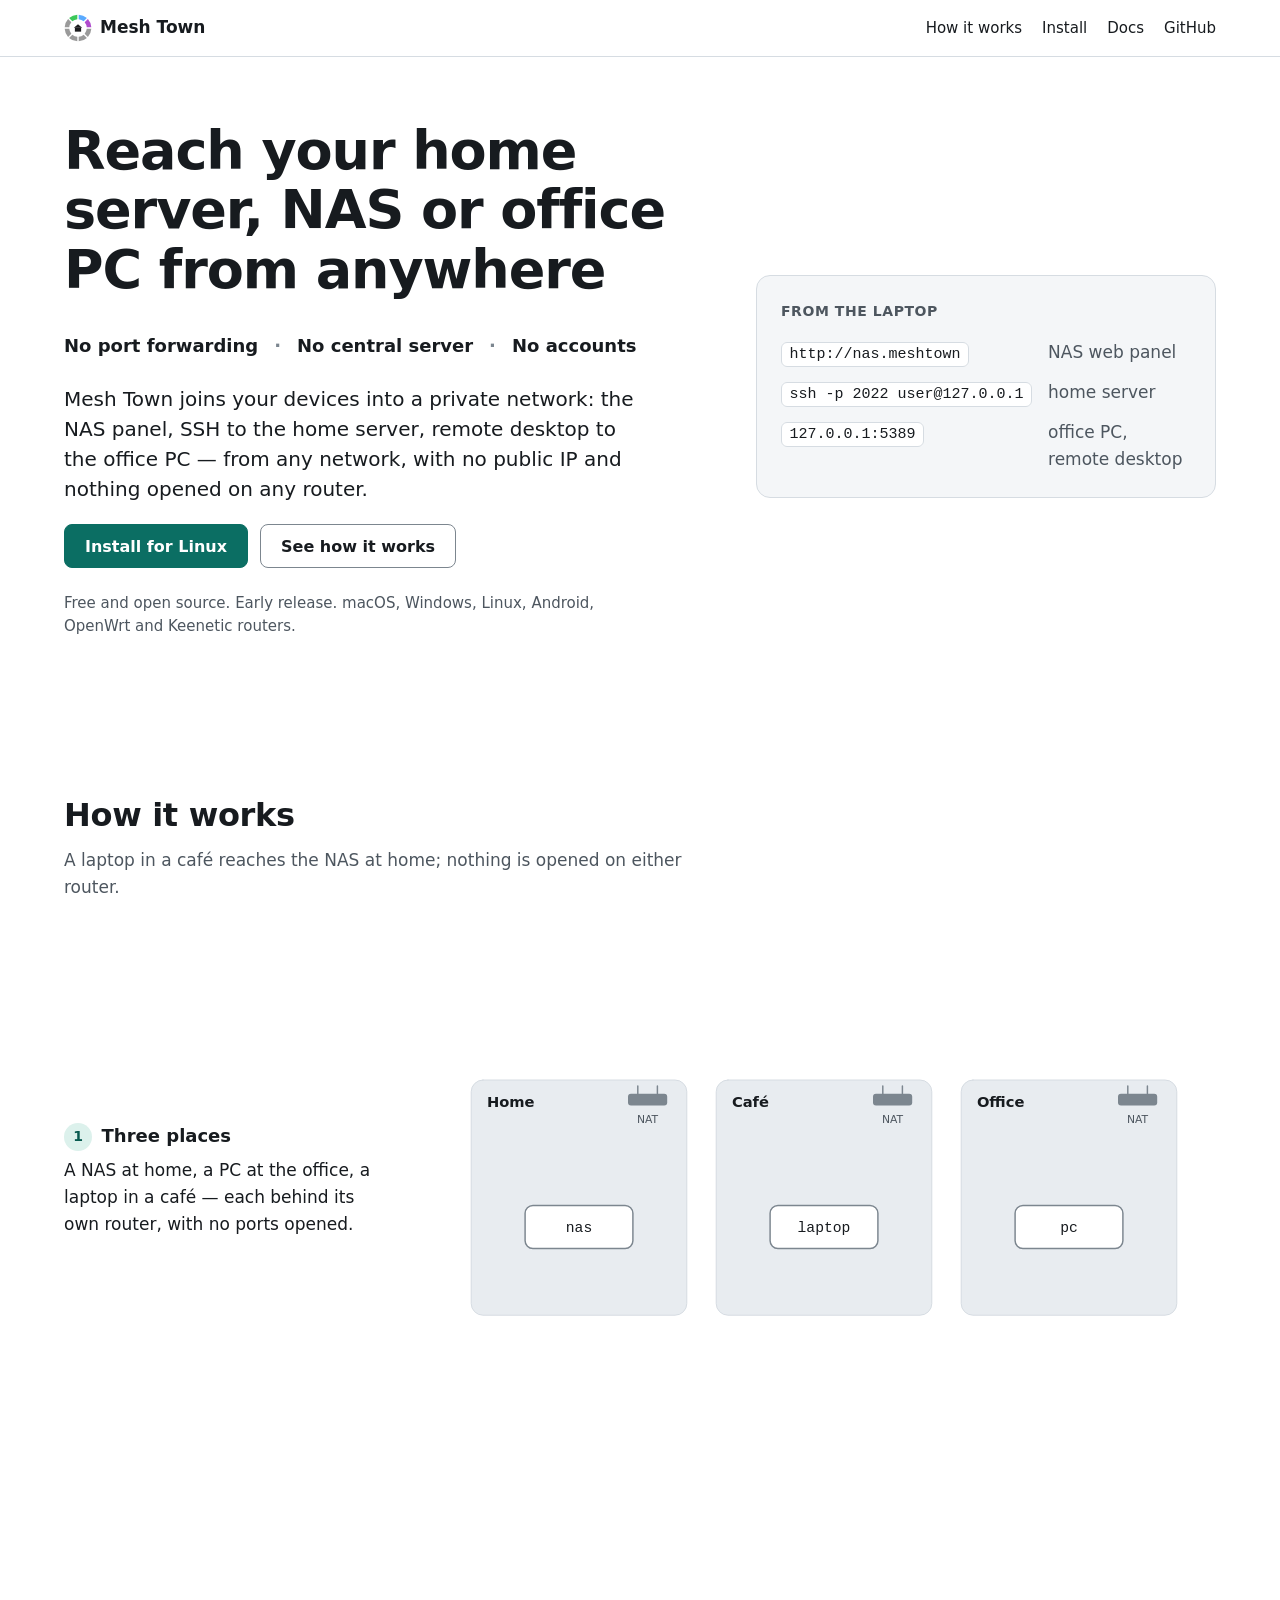
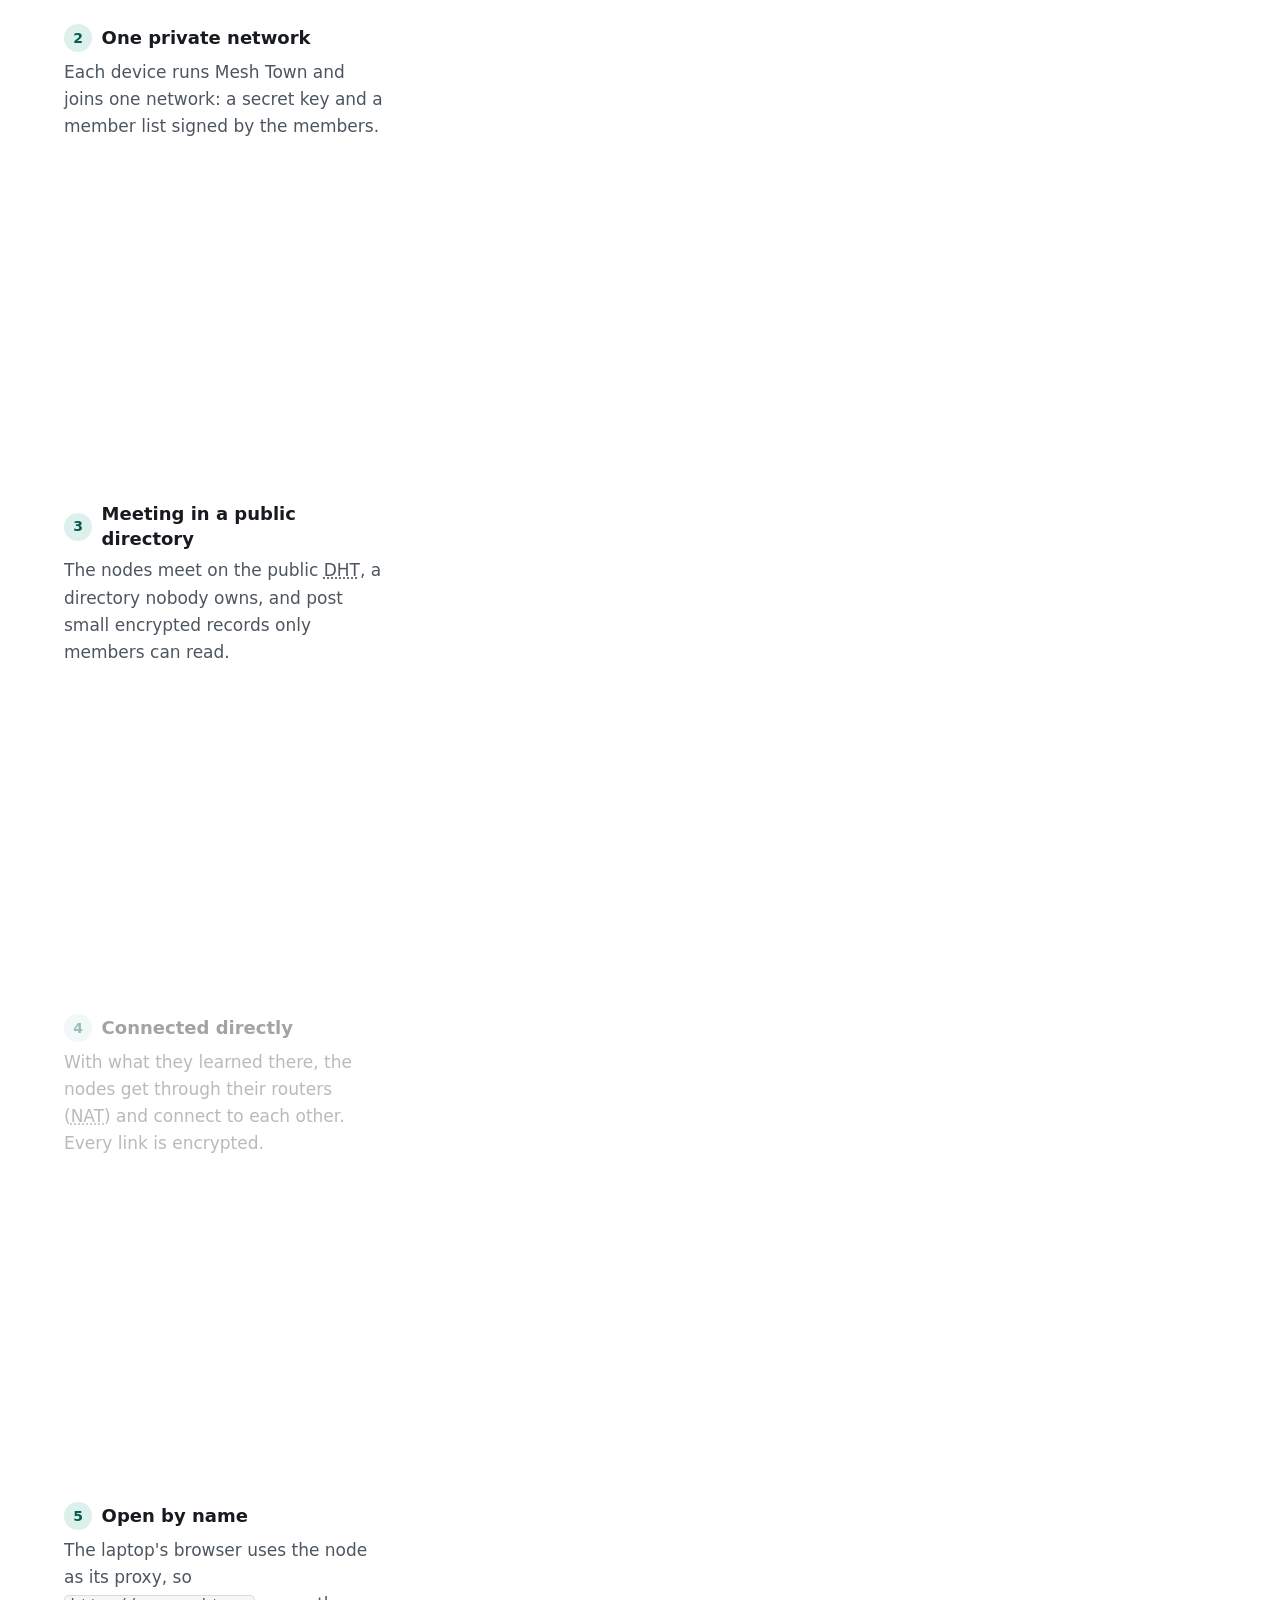
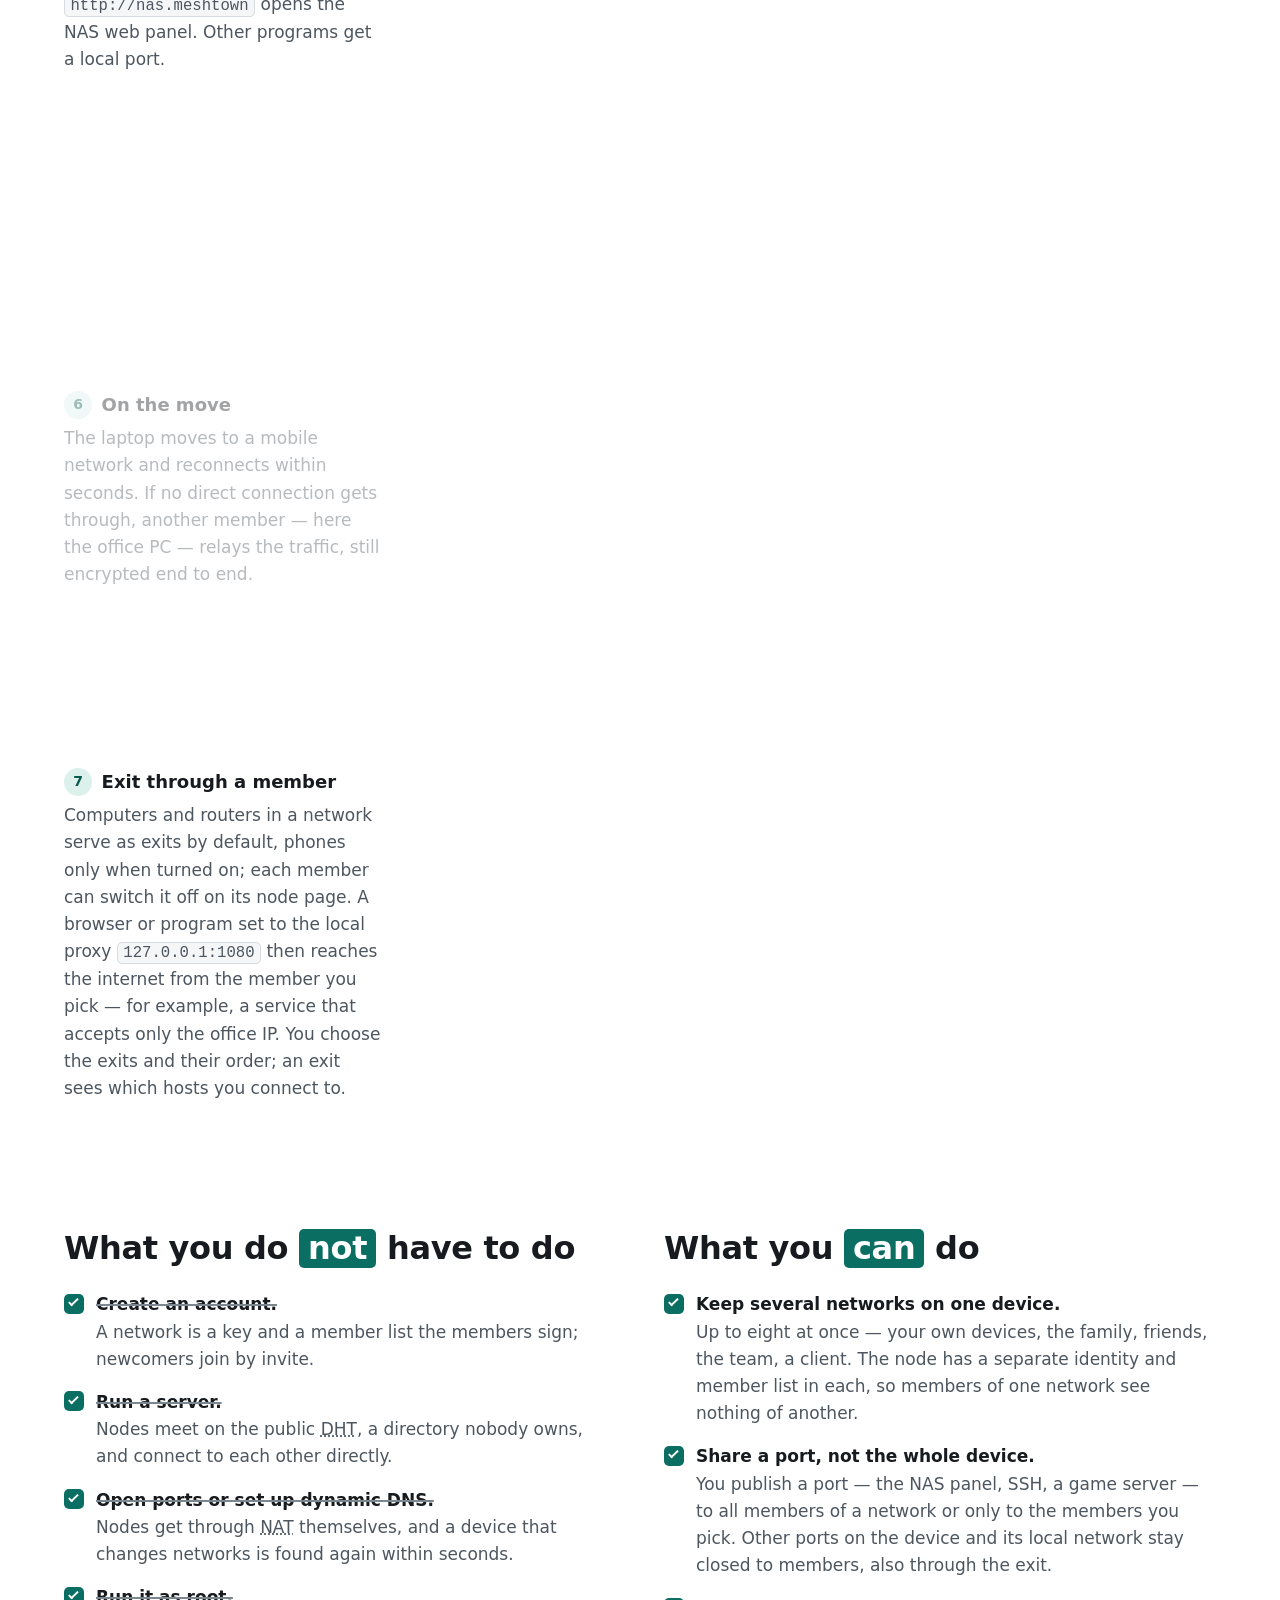
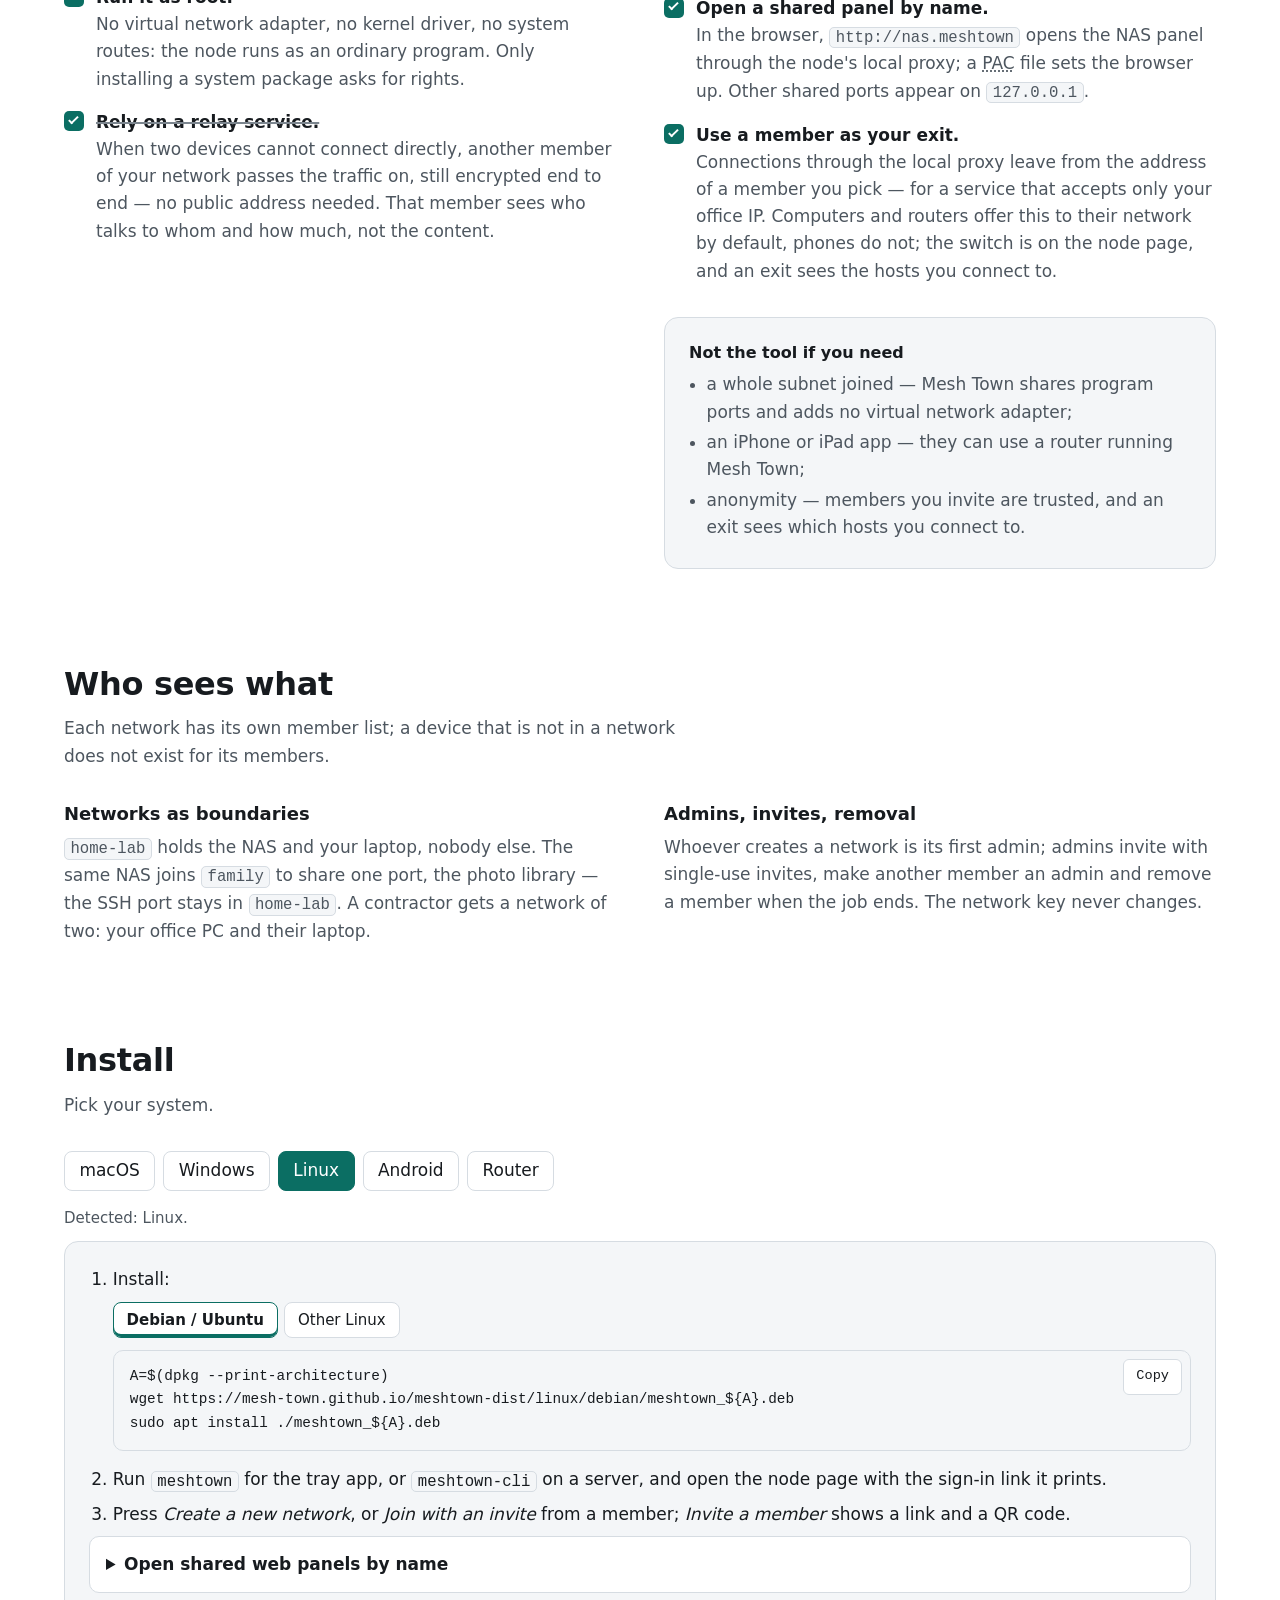
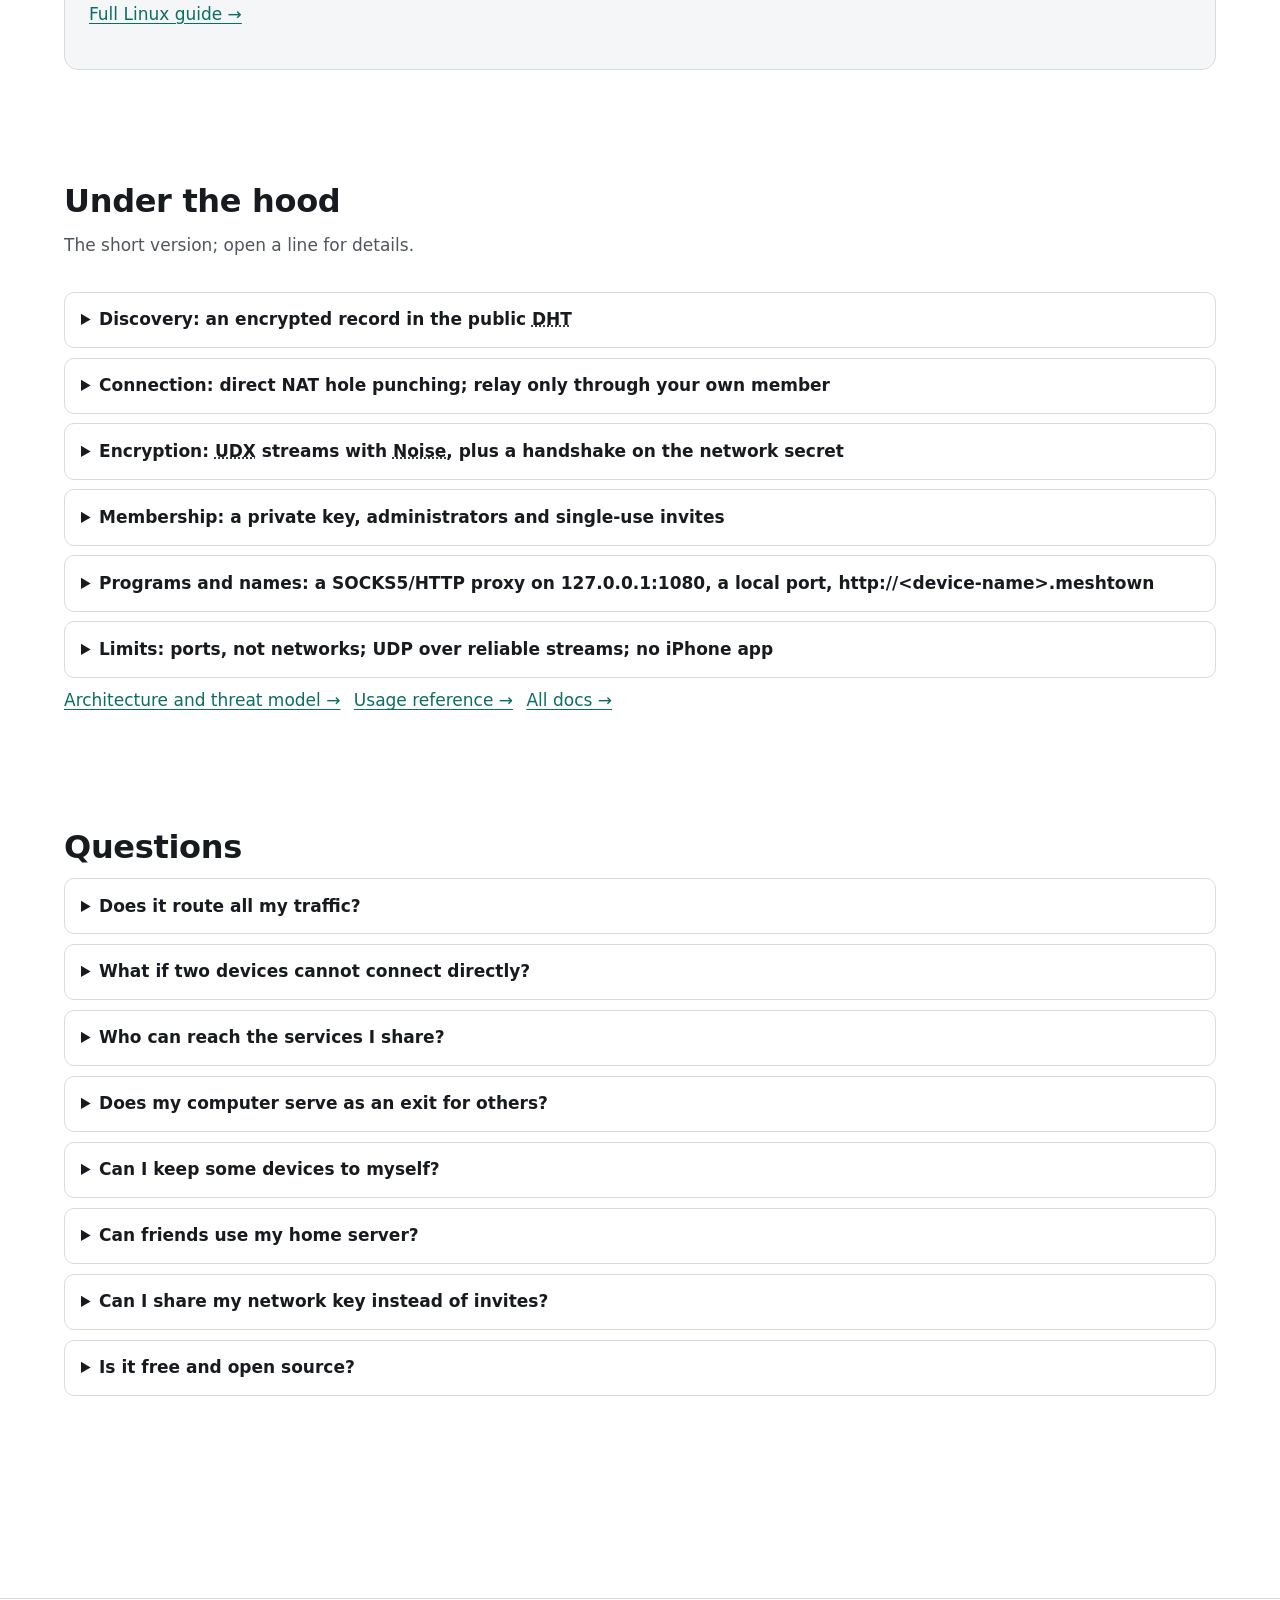
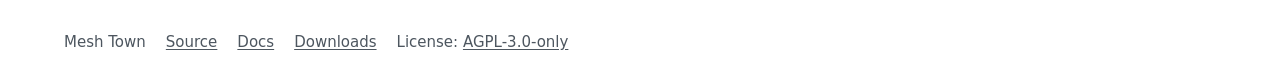
==== commit b61fe5ec: "Landing: what you can do next to what you do not have to do Put accounts and servers first, move sev" ====
--- a/index.html
+++ b/index.html
@@ -39,12 +39,12 @@
 <section id="top" class="hero">
 <div class="hero-copy">
 <h1>Reach your home server, NAS or office PC from anywhere</h1>
-<p class="lead">Mesh Town joins your devices into a private network: the NAS panel, SSH to the home server, remote desktop to the office PC — from any network, with nothing opened on any router.</p>
 <ul class="hero-facts">
 <li>No port forwarding</li>
-<li>No public IP</li>
-<li>No server, no accounts</li>
-</ul>
+<li>No central server</li>
+<li>No accounts</li>
+</ul>
+<p class="lead">Mesh Town joins your devices into a private network: the NAS panel, SSH to the home server, remote desktop to the office PC — from any network, with no public IP and nothing opened on any router.</p>
 <div class="hero-actions">
 <a class="btn btn-primary" data-hero-cta href="install/index.html">Install Mesh Town</a>
 <a class="btn btn-secondary" href="#see-it">See how it works</a>
@@ -80,23 +80,30 @@
 <li class="scene-step" data-step="4"><h3>Connected directly</h3><p>With what they learned there, the nodes get through their routers (<abbr title="Network address translation: how a router shares one public address among the devices behind it">NAT</abbr>) and connect to each other. Every link is encrypted.</p></li>
 <li class="scene-step" data-step="5"><h3>Open by name</h3><p>The laptop's browser uses the node as its proxy, so <code>http://nas.meshtown</code> opens the NAS web panel. Other programs get a local port.</p></li>
 <li class="scene-step" data-step="6"><h3>On the move</h3><p>The laptop moves to a mobile network and reconnects within seconds. If no direct connection gets through, another member — here the office PC — relays the traffic, still encrypted end to end.</p></li>
-<li class="scene-step" data-step="7"><h3>Exit through a member</h3><p>Any member can agree to be an exit. A browser or program set to the local proxy <code>127.0.0.1:1080</code> then reaches the internet from that member's address — for example, a service that accepts only the office IP. You choose the exits and their order; an exit sees which hosts you connect to.</p></li>
-</ol>
-</div>
-</section>
-
-<section id="differs" class="section" aria-labelledby="differs-title">
+<li class="scene-step" data-step="7"><h3>Exit through a member</h3><p>Computers and routers in a network serve as exits by default, phones only when turned on; each member can switch it off on its node page. A browser or program set to the local proxy <code>127.0.0.1:1080</code> then reaches the internet from the member you pick — for example, a service that accepts only the office IP. You choose the exits and their order; an exit sees which hosts you connect to.</p></li>
+</ol>
+</div>
+</section>
+
+<section id="differs" class="section" aria-labelledby="differs-title cans-title">
+<div class="differs-grid">
+<div>
 <h2 id="differs-title">What you do <em class="h-not">not</em> have to do</h2>
-<div class="differs-grid">
 <dl class="nots">
-<dt>Open ports or set up dynamic DNS.</dt><dd>Nodes get through <abbr title="Network address translation: how a router shares one public address among the devices behind it">NAT</abbr> themselves; only members reach a shared port.</dd>
-<dt>Run a server.</dt><dd>Nodes meet on the public <abbr title="Distributed hash table: a public directory run by many computers and owned by nobody">DHT</abbr> and connect to each other directly.</dd>
-<dt>Pay for a relay.</dt><dd>When two devices cannot connect directly, another member of your network passes the traffic on, still encrypted end to end — no public address needed. That member sees who talks to whom and how much, not the content.</dd>
 <dt>Create an account.</dt><dd>A network is a key and a member list the members sign; newcomers join by invite.</dd>
-<dt>Put every device in one network.</dt><dd>A node can be in several networks — your devices, the family, the team — and a device shows up only in the networks you joined it to. Each port is shared with all members of a network or with selected ones.</dd>
+<dt>Run a server.</dt><dd>Nodes meet on the public <abbr title="Distributed hash table: a public directory run by many computers and owned by nobody">DHT</abbr>, a directory nobody owns, and connect to each other directly.</dd>
+<dt>Open ports or set up dynamic DNS.</dt><dd>Nodes get through <abbr title="Network address translation: how a router shares one public address among the devices behind it">NAT</abbr> themselves, and a device that changes networks is found again within seconds.</dd>
 <dt>Run it as root.</dt><dd>No virtual network adapter, no kernel driver, no system routes: the node runs as an ordinary program. Only installing a system package asks for rights.</dd>
-<dt>Set up DNS.</dt><dd>Shared panels open by name through the node's proxy; other ports appear locally.</dd>
-<dt>Reconnect by hand.</dt><dd>A device that changes networks is back with the others within seconds.</dd>
+<dt>Rely on a relay service.</dt><dd>When two devices cannot connect directly, another member of your network passes the traffic on, still encrypted end to end — no public address needed. That member sees who talks to whom and how much, not the content.</dd>
+</dl>
+</div>
+<div>
+<h2 id="cans-title">What you <em class="h-can">can</em> do</h2>
+<dl class="cans">
+<dt>Keep several networks on one device.</dt><dd>Up to eight at once — your own devices, the family, friends, the team, a client. The node has a separate identity and member list in each, so members of one network see nothing of another.</dd>
+<dt>Share a port, not the whole device.</dt><dd>You publish a port — the NAS panel, SSH, a game server — to all members of a network or only to the members you pick. Other ports on the device and its local network stay closed to members, also through the exit.</dd>
+<dt>Open a shared panel by name.</dt><dd>In the browser, <code>http://nas.meshtown</code> opens the NAS panel through the node's local proxy; a <abbr title="Proxy auto-config: a small file that tells the browser which addresses go through Mesh Town">PAC</abbr> file sets the browser up. Other shared ports appear on <code>127.0.0.1</code>.</dd>
+<dt>Use a member as your exit.</dt><dd>Connections through the local proxy leave from the address of a member you pick — for a service that accepts only your office IP. Computers and routers offer this to their network by default, phones do not; the switch is on the node page, and an exit sees the hosts you connect to.</dd>
 </dl>
 <div class="not-for">
 <h3>Not the tool if you need</h3>
@@ -107,20 +114,12 @@
 </ul>
 </div>
 </div>
-</section>
-
-<section id="proxy" class="section" aria-labelledby="proxy-title">
-<h2 id="proxy-title">One local proxy, two uses</h2>
-<p class="section-lead">The node runs a proxy at <code>127.0.0.1:1080</code>, <abbr title="A standard proxy protocol that most browsers and many programs support">SOCKS5</abbr> and HTTP on one port.</p>
-<div class="two-col">
-<div><h3>Names</h3><p>A shared web panel opens at <code>http://&lt;device-name&gt;.meshtown</code>; the node serves a <abbr title="Proxy auto-config: a small file that tells the browser which addresses go through Mesh Town">PAC</abbr> file that sets this up in the browser.</p></div>
-<div><h3>Exit through a member</h3><p>A member can agree to be an exit: connections through the proxy then leave from its address, for a service that accepts only your office IP. The exit sees the hosts you connect to.</p></div>
 </div>
 </section>
 
 <section id="networks" class="section" aria-labelledby="networks-title">
 <h2 id="networks-title">Who sees what</h2>
-<p class="section-lead">A node can be in up to eight networks at once — your own devices, the family, friends, the team, a client. Each network has its own member list; a device that is not in a network does not exist for its members.</p>
+<p class="section-lead">Each network has its own member list; a device that is not in a network does not exist for its members.</p>
 <div class="two-col">
 <div><h3>Networks as boundaries</h3><p><code>home-lab</code> holds the NAS and your laptop, nobody else. The same NAS joins <code>family</code> to share one port, the photo library — the SSH port stays in <code>home-lab</code>. A contractor gets a network of two: your office PC and their laptop.</p></div>
 <div><h3>Admins, invites, removal</h3><p>Whoever creates a network is its first admin; admins invite with single-use invites, make another member an admin and remove a member when the job ends. The network key never changes.</p></div>
@@ -254,7 +253,7 @@
 <li><strong>Ports, not networks.</strong> Mesh Town connects TCP and UDP program ports on the device itself. There is no virtual network interface, no subnet routing and no capture of all traffic.</li>
 <li><strong>Programs use the proxy.</strong> A program has to work through a SOCKS5 or HTTP proxy, or connect to a local port on 127.0.0.1.</li>
 <li><strong>UDP rides on reliable streams.</strong> Order is kept, but a stalled link delays everything behind it, and a datagram larger than 2048 bytes is truncated.</li>
-<li><strong>Trust, not anonymity.</strong> Members you invite are trusted, and an exit sees which hosts you connect to. There is no iPhone or iPad app. They can use Mesh Town on a router.</li>
+<li><strong>Trust, not anonymity.</strong> Members you invite are trusted: they can use your shared ports and, until you switch it off, your internet connection as an exit; an exit sees which hosts you connect to. There is no iPhone or iPad app. They can use Mesh Town on a router.</li>
 <li><strong>Early software.</strong> Releases of the 0.3.x line are a working network node, not a hardened product.</li>
 </ul>
 <p><a href="https://github.com/mesh-town/meshtown/blob/main/docs/LIMITATIONS.md">All limitations →</a></p>
@@ -267,6 +266,7 @@
 <details><summary>Does it route all my traffic?</summary><p>No. Mesh Town connects program ports: a program reaches the network through the node's proxy or a local port. There is no virtual network interface, and other traffic is not touched.</p></details>
 <details><summary>What if two devices cannot connect directly?</summary><p>Another member of your network relays between them — a home server, an office PC or a laptop, whichever is online; the traffic stays encrypted end to end. A member behind a NAT that changes ports for every connection, as some mobile operators do, cannot relay; if every member is behind such a NAT, the two stay unconnected. A freshly started member does not relay right away. Behind home routers and most NATs a direct connection works in the first place.</p></details>
 <details><summary>Who can reach the services I share?</summary><p>Only members of your network, and for each port you choose: all members or selected ones. A port is shared only after you publish it. Members of your other networks are not among them.</p></details>
+<details><summary>Does my computer serve as an exit for others?</summary><p>On a computer or router — yes, by default: members of your networks can open sites through your internet connection, and those sites see your address, not theirs. Through the exit they reach only public addresses, not your local network or the computer itself. Turn it off on the node page or with <code>--no-exit</code>; on a phone it is off until you turn it on.</p></details>
 <details><summary>Can I keep some devices to myself?</summary><p>Yes. Put them in a network nobody else is in. A node can be in several networks, and members of one network see nothing of another: not the devices, not their names, not the shared ports. Where you share a device with others, make a second network for that and share only the ports they need.</p></details>
 <details><summary>Can friends use my home server?</summary><p>Yes, if they run Mesh Town too: make a network for them, invite them and share the ports they need, such as a media library or a game server. Your other devices are not in that network, so your friends never see them.</p></details>
 <details><summary>Can I share my network key instead of invites?</summary><p>Better not. The key and the settings file are secret. Invite people with single-use invites, and hand them over in person.</p></details>
--- a/assets/css/sections.css
+++ b/assets/css/sections.css
@@ -4,7 +4,7 @@
 .section-lead { color: var(--muted); font-size: 1.0625rem; line-height: 1.6; max-width: 40rem; margin: 0 0 var(--s-6); }
 .hero { padding-block: var(--s-8) var(--s-7); }
 .hero .lead { font-size: 1.25rem; line-height: 1.5; max-width: 36rem; color: var(--fg); }
-.hero-facts { display: flex; flex-wrap: wrap; gap: .25rem 1rem; list-style: none; padding: 0; margin: var(--s-4) 0 var(--s-5); color: var(--muted); font-size: .9375rem; }
+.hero-facts { display: flex; flex-wrap: wrap; gap: .25rem 1rem; list-style: none; padding: 0; margin: var(--s-2) 0 var(--s-5); color: var(--fg); font-size: 1.125rem; font-weight: 600; }
 .hero-facts li { margin: 0; }
 .hero-facts li + li::before { content: "·"; margin-right: 1rem; color: var(--line-muted); }
 .hero-actions { display: flex; flex-wrap: wrap; gap: .75rem; margin-block: 0 var(--s-5); }
@@ -26,16 +26,18 @@
   .hero { display: grid; grid-template-columns: minmax(0, 7fr) minmax(0, 5fr); gap: var(--s-7); align-items: center; }
   .hero-card { margin-top: 0; }
 }
-.h-not { background: var(--accent); color: var(--accent-fg); font-style: normal; padding: 0 .28em .04em; border-radius: 5px; }
-.differs-grid { display: grid; gap: var(--s-6); margin-top: var(--s-5); }
-@media (min-width: 48rem) { .differs-grid { grid-template-columns: minmax(0, 3fr) minmax(0, 2fr); gap: var(--s-7); align-items: start; } }
-dl.nots { margin: 0; }
-dl.nots dt { position: relative; padding-left: 2rem; font-weight: 600; margin-top: var(--s-4); text-decoration: line-through; text-decoration-color: var(--line-muted); text-decoration-thickness: .1em; }
-dl.nots dt:first-child { margin-top: 0; }
-dl.nots dt::before { content: ""; position: absolute; left: 0; top: .15em; width: 1.25rem; height: 1.25rem; border-radius: 5px; background: var(--accent); }
-dl.nots dt::after { content: ""; position: absolute; left: .45rem; top: .3em; width: .3rem; height: .62rem; border: solid var(--accent-fg); border-width: 0 2px 2px 0; transform: rotate(45deg); }
-dl.nots dd { margin: 0; padding-left: 2rem; color: var(--muted); }
-.not-for { padding: var(--s-5); background: var(--surface); border: 1px solid var(--border); border-radius: var(--radius-lg); }
+.h-not, .h-can { background: var(--accent); color: var(--accent-fg); font-style: normal; padding: 0 .28em .04em; border-radius: 5px; }
+.differs-grid { display: grid; gap: var(--s-7); }
+.differs-grid h2 { margin: 0 0 var(--s-5); }
+@media (min-width: 48rem) { .differs-grid { grid-template-columns: minmax(0, 1fr) minmax(0, 1fr); align-items: start; } }
+dl.nots, dl.cans { margin: 0; }
+dl.nots dt, dl.cans dt { position: relative; padding-left: 2rem; font-weight: 600; margin-top: var(--s-4); }
+dl.nots dt { text-decoration: line-through; text-decoration-color: var(--line-muted); text-decoration-thickness: .1em; }
+dl.nots dt:first-child, dl.cans dt:first-child { margin-top: 0; }
+dl.nots dt::before, dl.cans dt::before { content: ""; position: absolute; left: 0; top: .15em; width: 1.25rem; height: 1.25rem; border-radius: 5px; background: var(--accent); }
+dl.nots dt::after, dl.cans dt::after { content: ""; position: absolute; left: .45rem; top: .3em; width: .3rem; height: .62rem; border: solid var(--accent-fg); border-width: 0 2px 2px 0; transform: rotate(45deg); }
+dl.nots dd, dl.cans dd { margin: 0; padding-left: 2rem; color: var(--muted); }
+.not-for { margin-top: var(--s-6); padding: var(--s-5); background: var(--surface); border: 1px solid var(--border); border-radius: var(--radius-lg); }
 .not-for h3 { margin: 0 0 var(--s-2); font-size: 1rem; font-weight: 600; }
 .not-for ul { margin: 0; padding-left: 1.1rem; color: var(--muted); }
 .not-for li { margin: .2rem 0; }
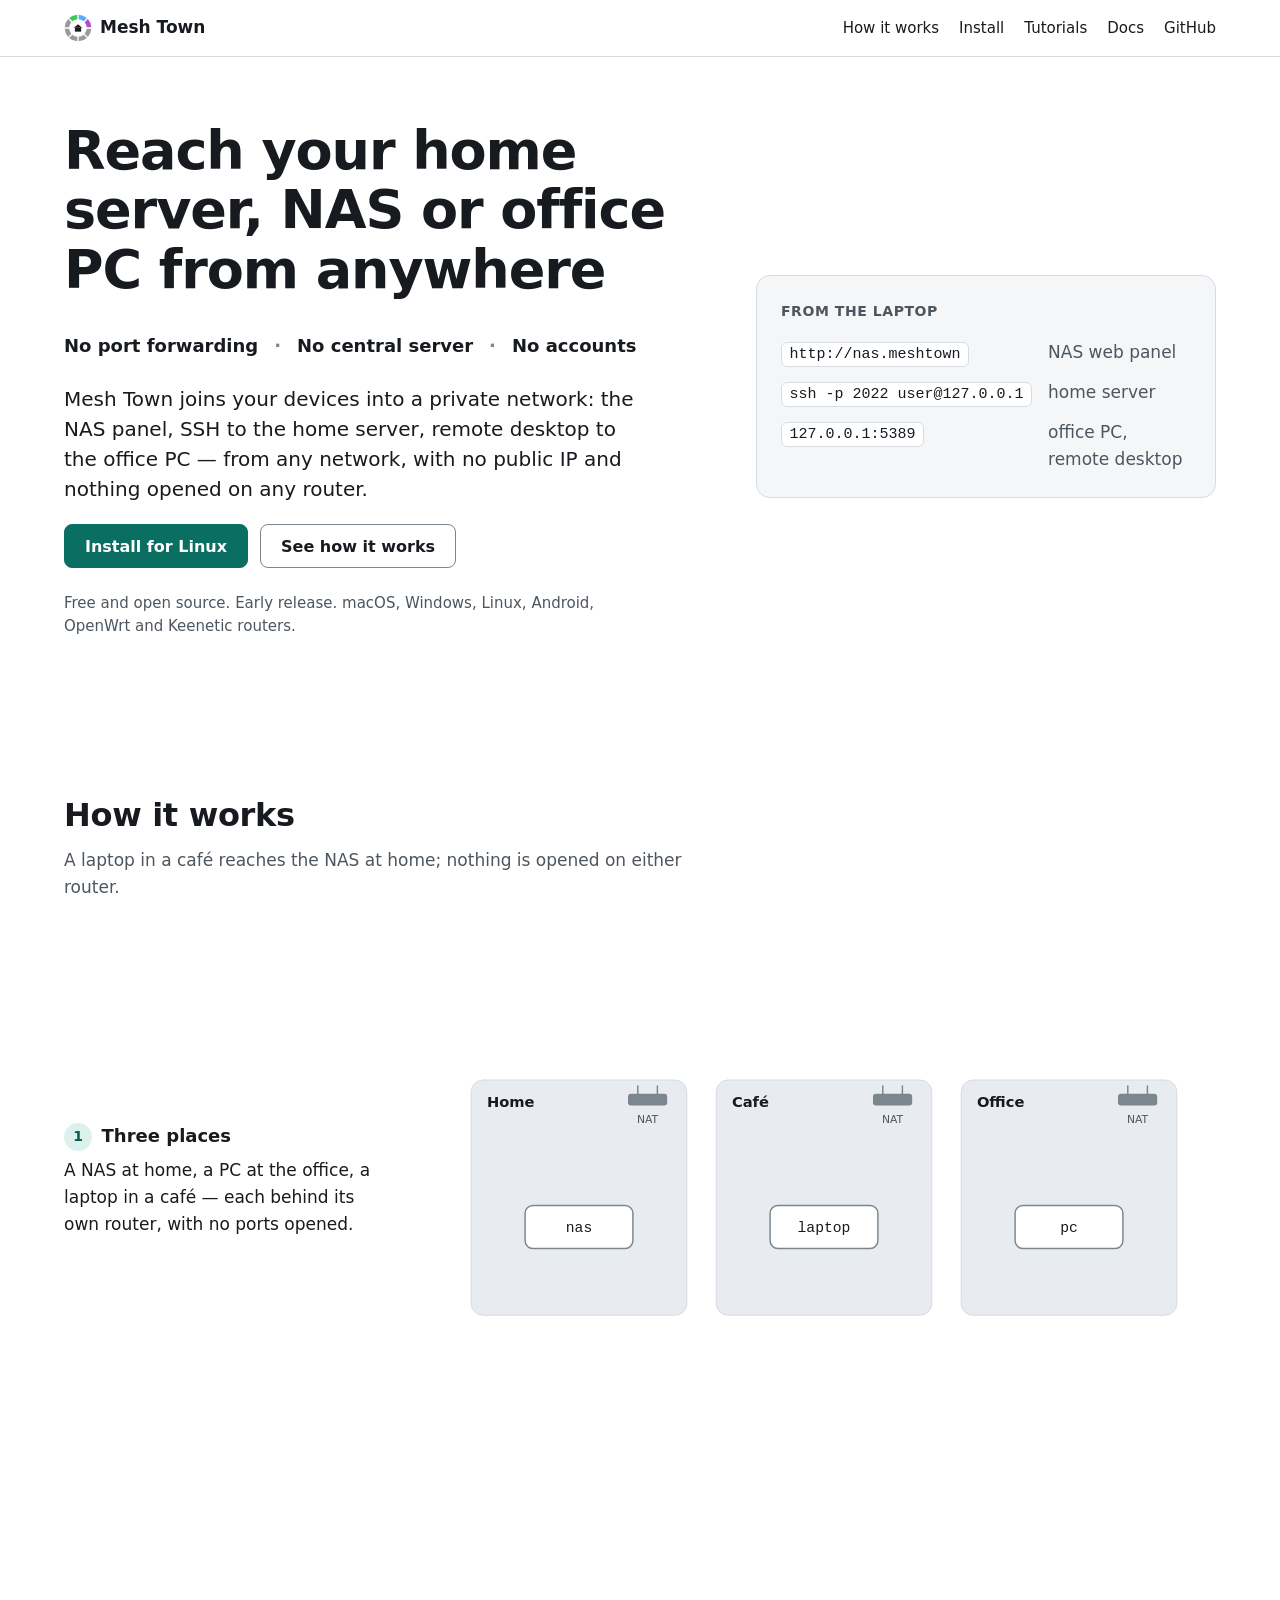
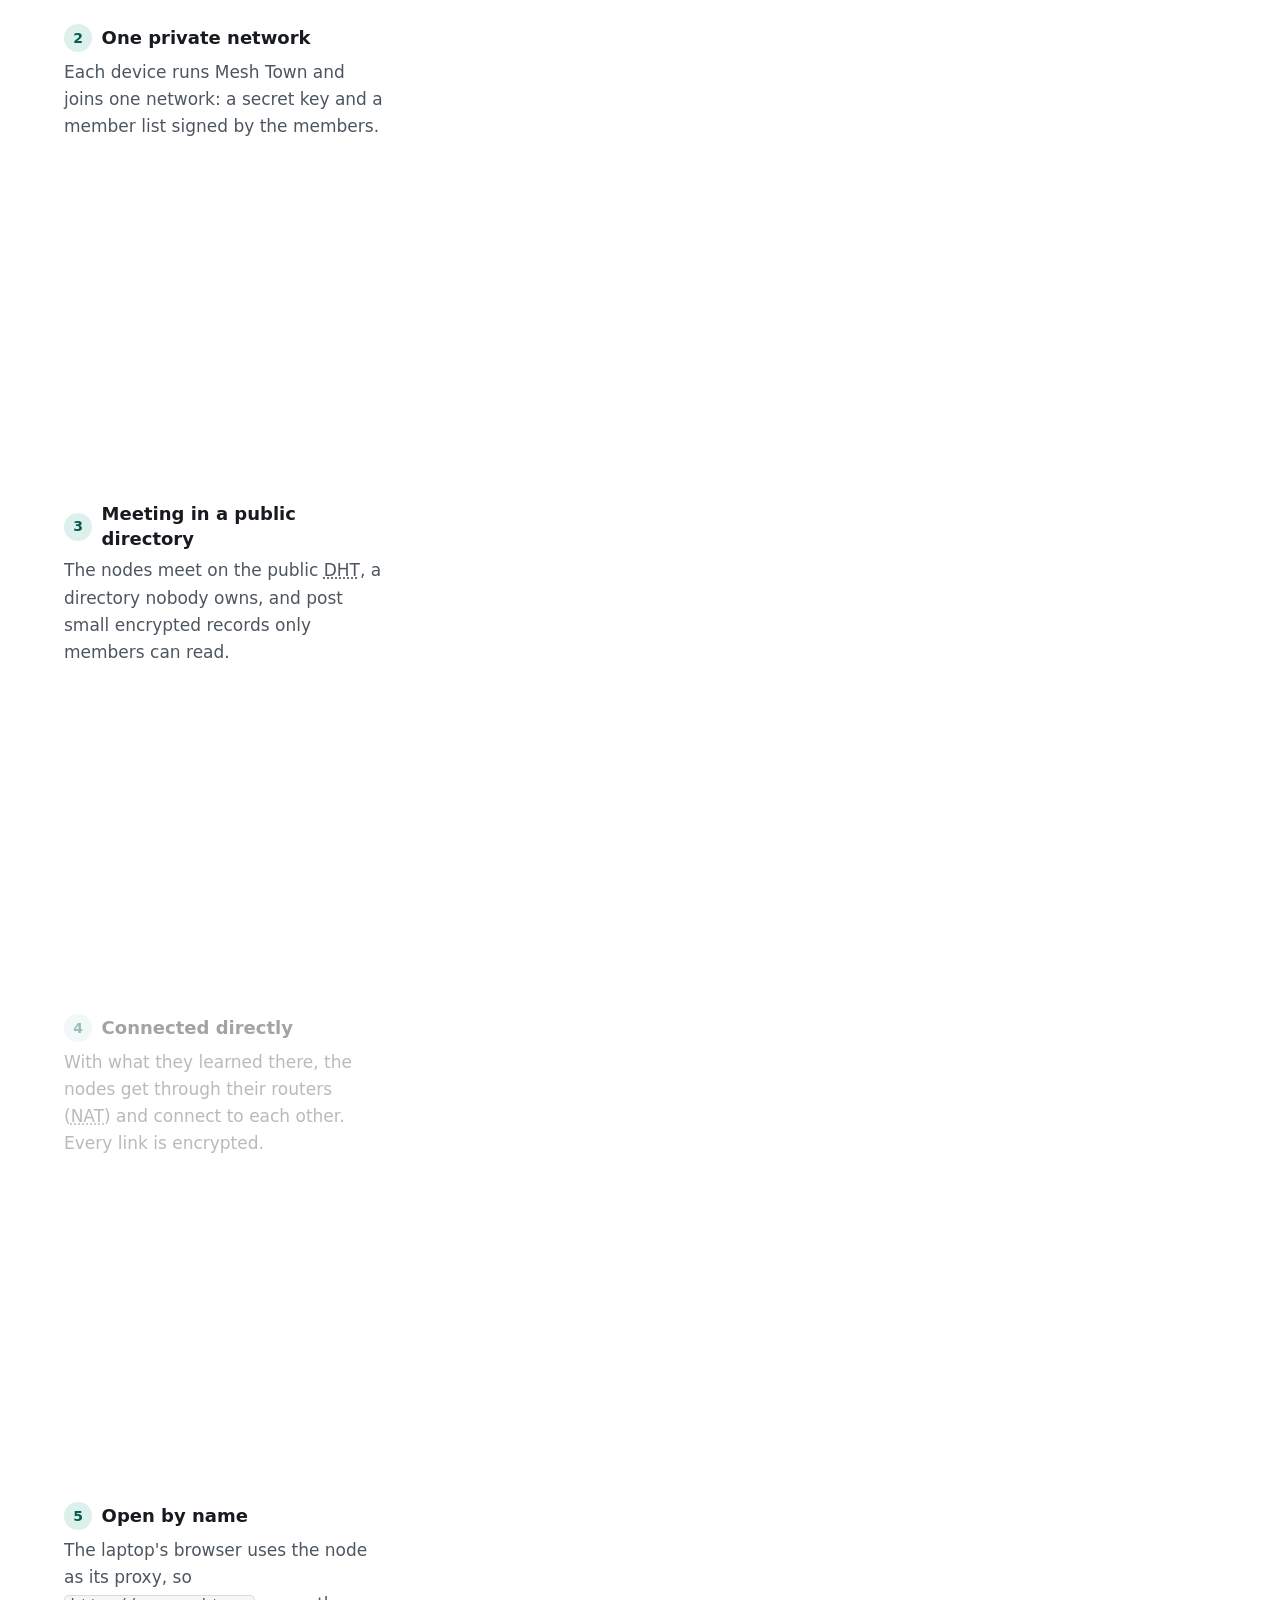
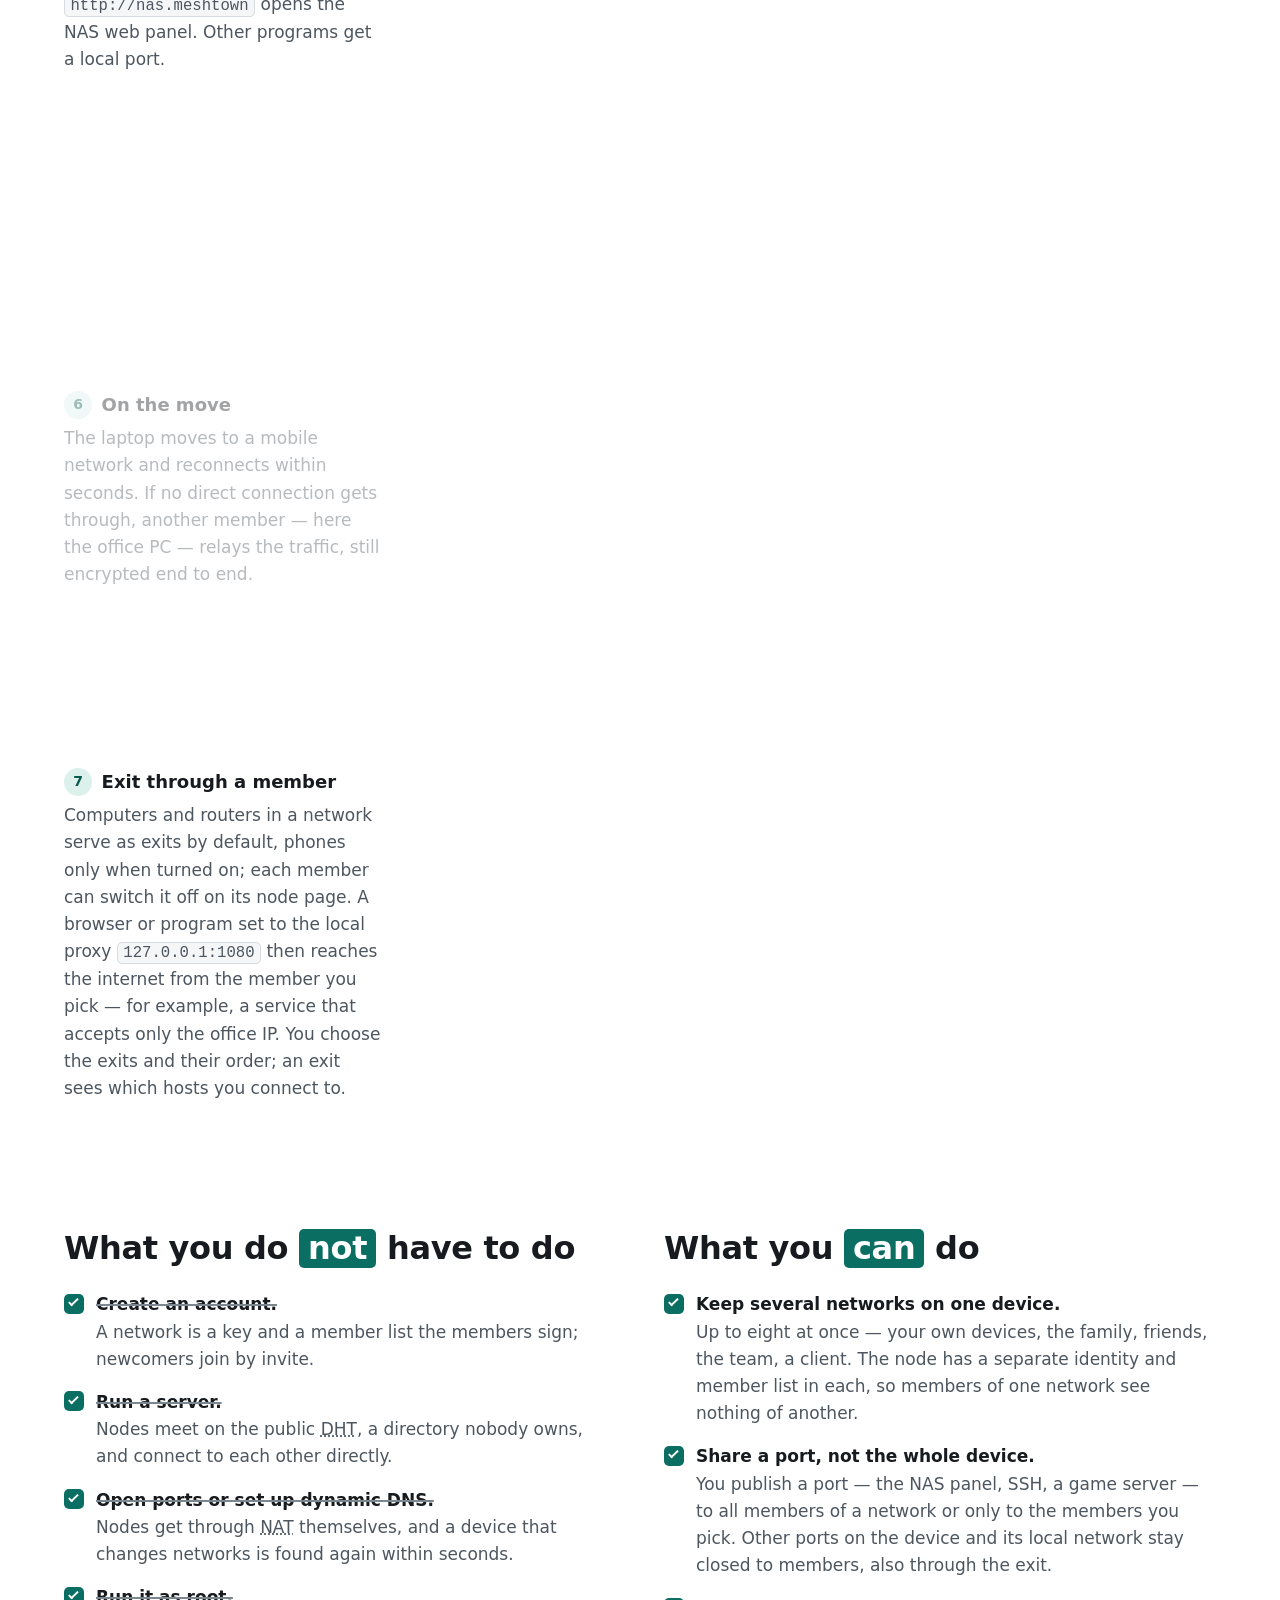
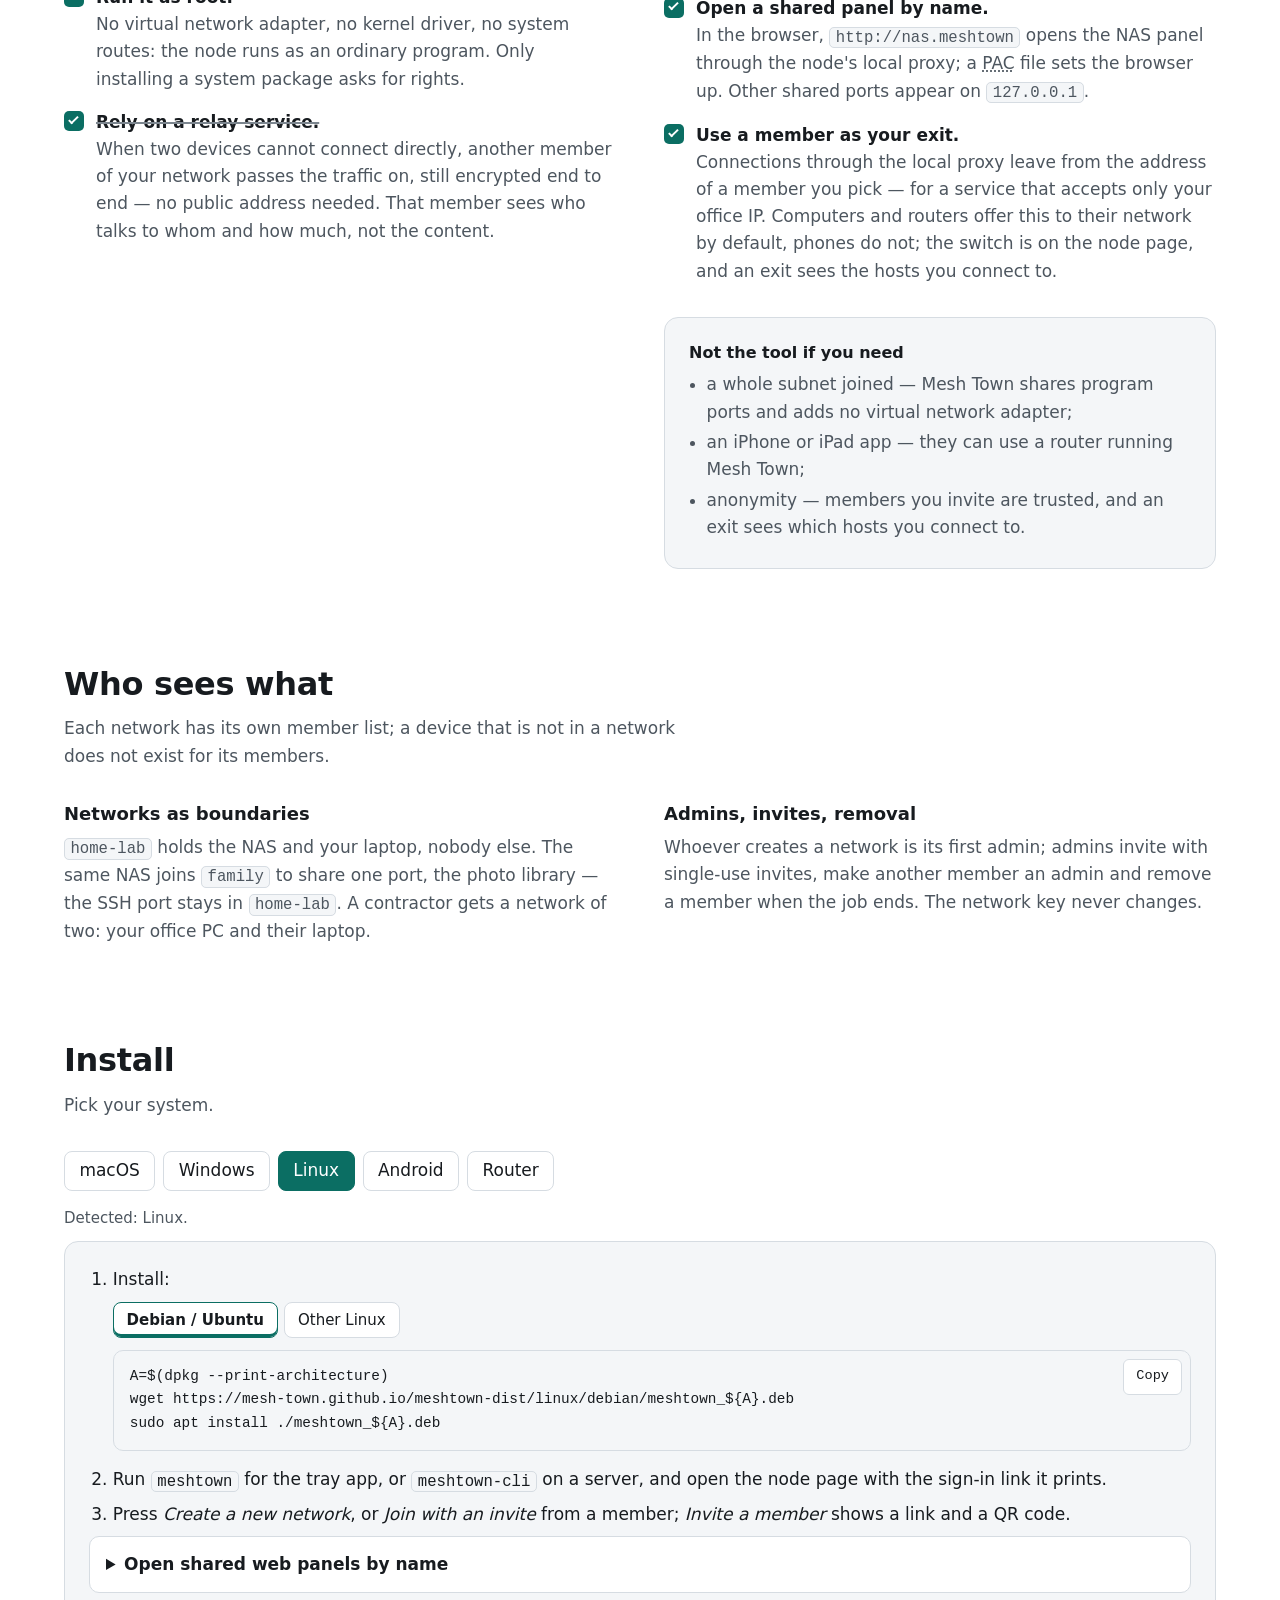
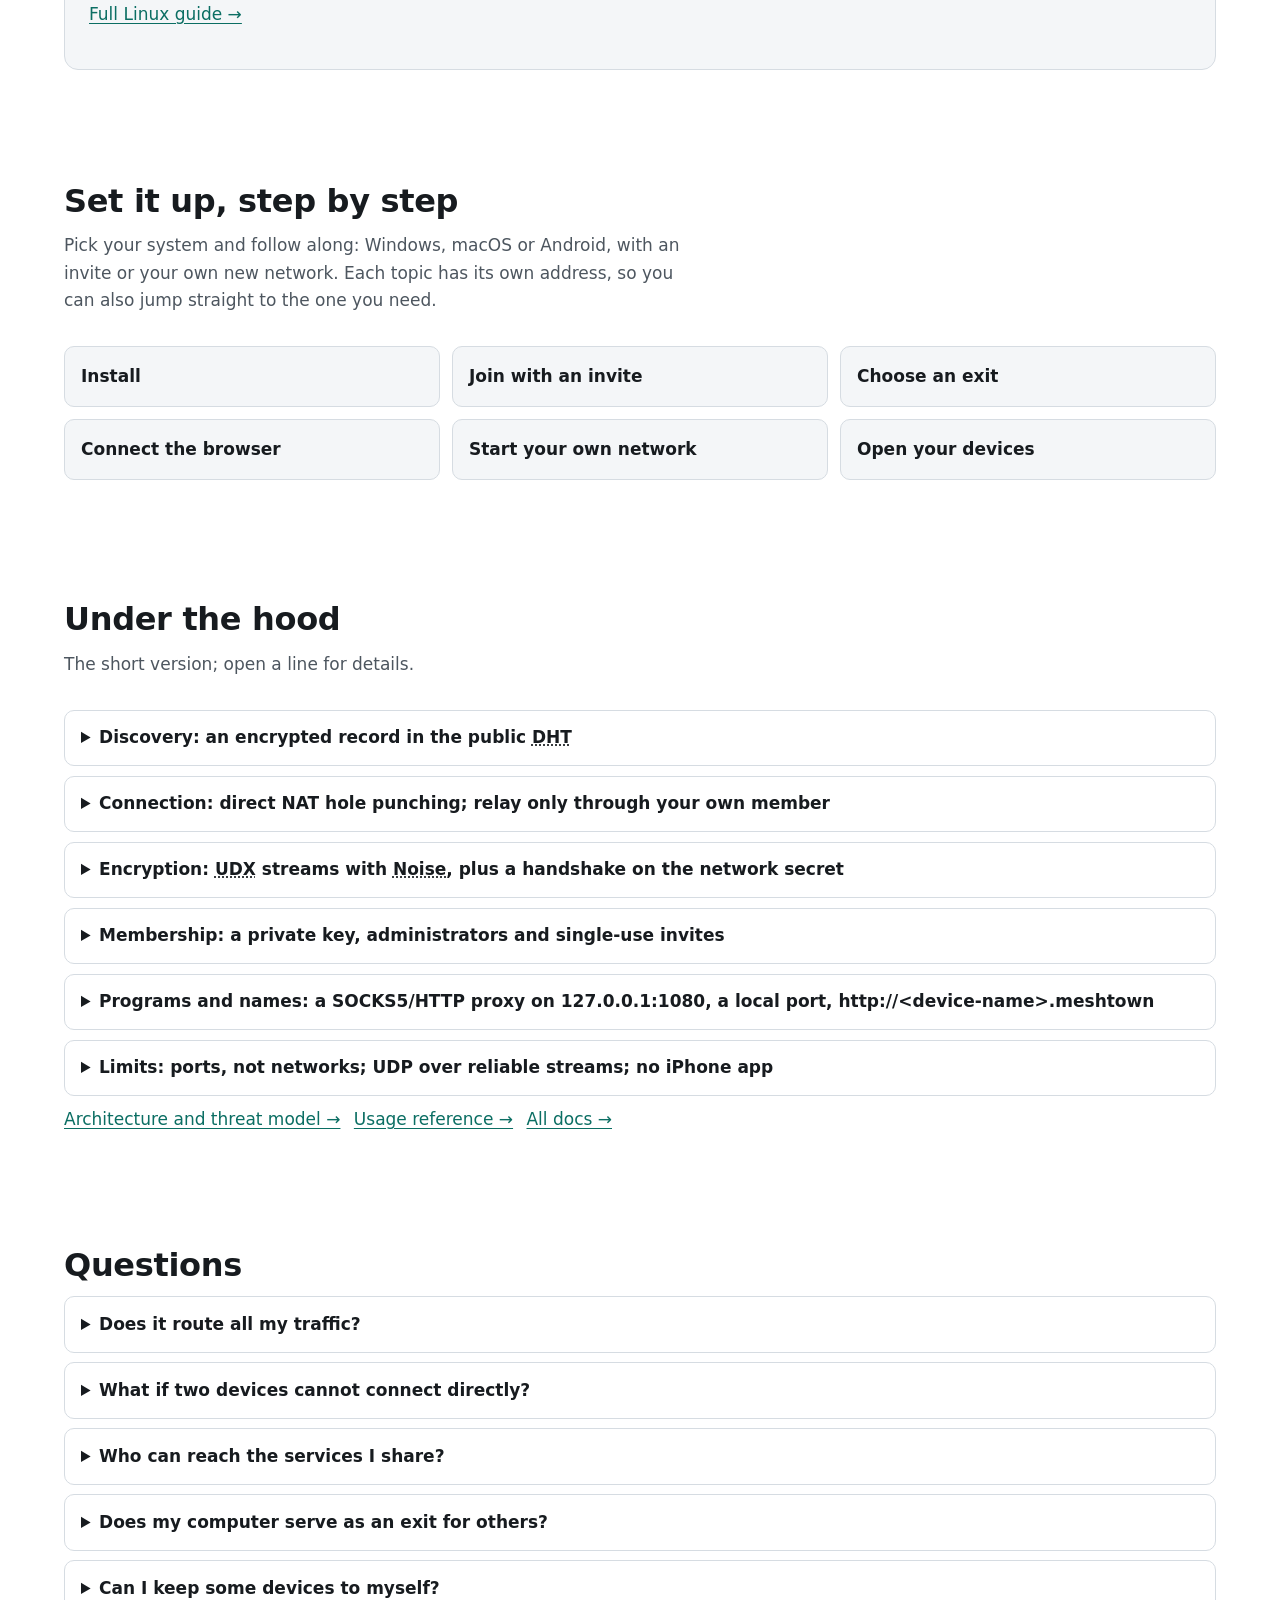
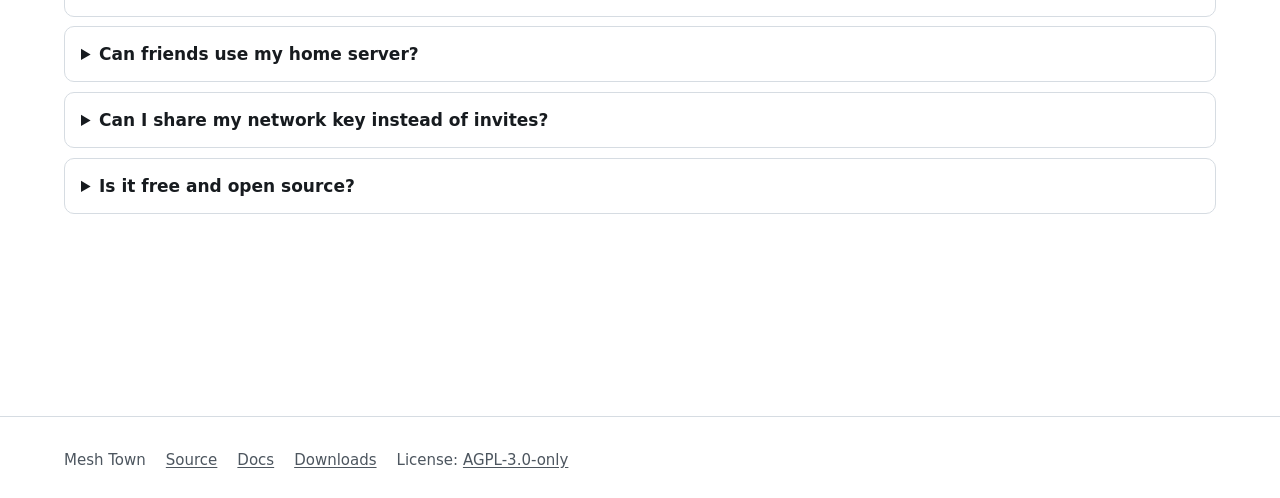
==== commit 066e1429: "Add the step-by-step tutorials page, a home section and a menu entry; installer tab for Windows" ====
--- a/index.html
+++ b/index.html
@@ -28,6 +28,7 @@
 <ul>
 <li><a href="#see-it">How it works</a></li>
 <li><a href="install/index.html">Install</a></li>
+<li><a href="tutorials/index.html">Tutorials</a></li>
 <li><a href="https://github.com/mesh-town/meshtown/tree/main/docs">Docs</a></li>
 <li><a href="https://github.com/mesh-town/meshtown">GitHub</a></li>
 </ul>
@@ -161,7 +162,7 @@
 <li>Press <em>Create a new network</em>, or <em>Join with an invite</em> from a member; <em>Invite a member</em> shows a link and a QR code.</li>
 </ol>
 <details><summary>Open shared web panels by name</summary><p>In your system's proxy settings, turn on automatic proxy configuration (<abbr title="Proxy auto-config: a small file that tells the browser which addresses go through Mesh Town">PAC</abbr>) and paste <code>http://127.0.0.1:1080/proxy.pac</code>. A shared panel then opens at <code>http://&lt;device-name&gt;.meshtown</code>. For other programs, press <em>Open on this computer</em> next to a shared port on the node page.</p></details>
-<p><a href="install/macos/index.html">Full macOS guide →</a></p>
+<p class="links-line"><a href="install/macos/index.html">Full macOS guide →</a> <a href="tutorials/index.html?os=macos">Step by step, with pictures →</a></p>
 </div>
 
 <div class="os-panel" data-os-panel="windows">
@@ -172,7 +173,7 @@
 <li>Press <em>Create a new network</em>, or <em>Join with an invite</em> from a member; <em>Invite a member</em> shows a link and a QR code.</li>
 </ol>
 <details><summary>Open shared web panels by name</summary><p>In your system's proxy settings, turn on automatic proxy configuration (<abbr title="Proxy auto-config: a small file that tells the browser which addresses go through Mesh Town">PAC</abbr>) and paste <code>http://127.0.0.1:1080/proxy.pac</code>. A shared panel then opens at <code>http://&lt;device-name&gt;.meshtown</code>. For other programs, press <em>Open on this computer</em> next to a shared port on the node page.</p></details>
-<p><a href="install/windows/index.html">Full Windows guide →</a></p>
+<p class="links-line"><a href="install/windows/index.html">Full Windows guide →</a> <a href="tutorials/index.html?os=windows">Step by step, with pictures →</a></p>
 </div>
 
 <div class="os-panel" data-os-panel="linux">
@@ -210,7 +211,7 @@
 <li>Open the file and allow installing apps from this source when asked.</li>
 <li>Start Mesh Town and join your network with an invite from a member, or scan its QR code with <em>Scan QR</em>. On the first connect Android asks to allow the app to set up a connection: press OK.</li>
 </ol>
-<p><a href="install/android/index.html">Full Android guide →</a></p>
+<p class="links-line"><a href="install/android/index.html">Full Android guide →</a> <a href="tutorials/index.html?os=android">Step by step, with pictures →</a></p>
 </div>
 
 <div class="os-panel" data-os-panel="router">
@@ -238,6 +239,19 @@
 </ol>
 <p class="links-line"><a href="install/openwrt/index.html">OpenWrt guide →</a> <a href="install/keenetic/index.html">Keenetic guide →</a></p>
 </div>
+</section>
+
+<section id="tutorials" class="section" aria-labelledby="tutorials-title">
+<h2 id="tutorials-title">Set it up, step by step</h2>
+<p class="section-lead">Pick your system and follow along: Windows, macOS or Android, with an invite or your own new network. Each topic has its own address, so you can also jump straight to the one you need.</p>
+<ul class="home-tiles">
+<li><a href="tutorials/index.html#install">Install</a></li>
+<li><a href="tutorials/index.html#join">Join with an invite</a></li>
+<li><a href="tutorials/index.html#exit">Choose an exit</a></li>
+<li><a href="tutorials/index.html#browser">Connect the browser</a></li>
+<li><a href="tutorials/index.html#create">Start your own network</a></li>
+<li><a href="tutorials/index.html#devices">Open your devices</a></li>
+</ul>
 </section>
 
 <section id="how-it-works" class="section" aria-labelledby="how-title">
--- a/assets/css/theme.css
+++ b/assets/css/theme.css
@@ -2,7 +2,7 @@
   --bg: #ffffff; --surface: #f4f6f8; --surface-2: #e8ecf0; --border: #d6dce2;
   --fg: #171b1f; --muted: #4d565f;
   --accent: #0b6e63; --accent-strong: #085a50; --accent-soft: #dcf1ec; --accent-fg: #ffffff;
-  --line-muted: #7c868f; --warn: #7a4a00; --danger: #a9281f; --focus: #0b6e63;
+  --line-muted: #7c868f; --warn: #7a4a00; --lost: #b03e1f; --danger: #a9281f; --focus: #0b6e63;
   --font-sans: system-ui, -apple-system, "Segoe UI", Roboto, sans-serif;
   --font-mono: ui-monospace, SFMono-Regular, Menlo, Consolas, monospace;
   --radius: 10px; --radius-lg: 14px;
@@ -15,6 +15,6 @@
     --bg: #0e1216; --surface: #161c22; --surface-2: #1e262d; --border: #2b353e;
     --fg: #e7eaed; --muted: #a7b0b9;
     --accent: #58d0bc; --accent-strong: #86e2d3; --accent-soft: #113b35; --accent-fg: #0e1216;
-    --line-muted: #6f7a84; --warn: #f0b45a; --danger: #ff8a80; --focus: #58d0bc;
+    --line-muted: #6f7a84; --warn: #f0b45a; --lost: #d9572f; --danger: #ff8a80; --focus: #58d0bc;
   }
 }
--- a/assets/css/sections.css
+++ b/assets/css/sections.css
@@ -112,3 +112,8 @@
 .page-refs a { margin-right: var(--s-4); }
 body.page-fill { min-height: 100vh; display: flex; flex-direction: column; }
 body.page-fill main { flex: 1 0 auto; padding-top: var(--s-7); }
+.home-tiles { list-style: none; padding: 0; margin: 0 0 var(--s-5); display: grid; gap: var(--s-3); grid-template-columns: repeat(2, minmax(0, 1fr)); }
+@media (min-width: 48rem) { .home-tiles { grid-template-columns: repeat(3, minmax(0, 1fr)); } }
+.home-tiles li { margin: 0; }
+.home-tiles a { display: block; padding: var(--s-4); font-weight: 600; background: var(--surface); border: 1px solid var(--border); border-radius: var(--radius); color: var(--fg); text-decoration: none; }
+.home-tiles a:hover { border-color: var(--accent); }
--- a/assets/viz/viz-scene.css
+++ b/assets/viz/viz-scene.css
@@ -45,6 +45,10 @@
 .exit .k-exit{offset-distance:clamp(0%,calc((var(--p) - .4)*166%),100%);opacity:clamp(0,calc((var(--p) - .4)*10),1)}
 .move .n-cafe,.move .lk-nl{opacity:0}
 .move .v-place-name-alt,.move .v-badge-pub{opacity:1}
-.move .l-nl{stroke:var(--line-muted);stroke-dasharray:6 6}
+.move .l-nl{stroke:var(--lost);stroke-dasharray:6 6}
+.v-cut{opacity:0}
+.v-cut circle{fill:var(--bg);stroke:var(--lost);stroke-width:1.5}
+.v-cut line{stroke:var(--lost);stroke-width:2}
+.move .v-cut{opacity:1}
 .move .k-relay{opacity:1;offset-distance:calc(var(--p)*100%)}
 .static .v-pkt,.static .v-rec{display:none}
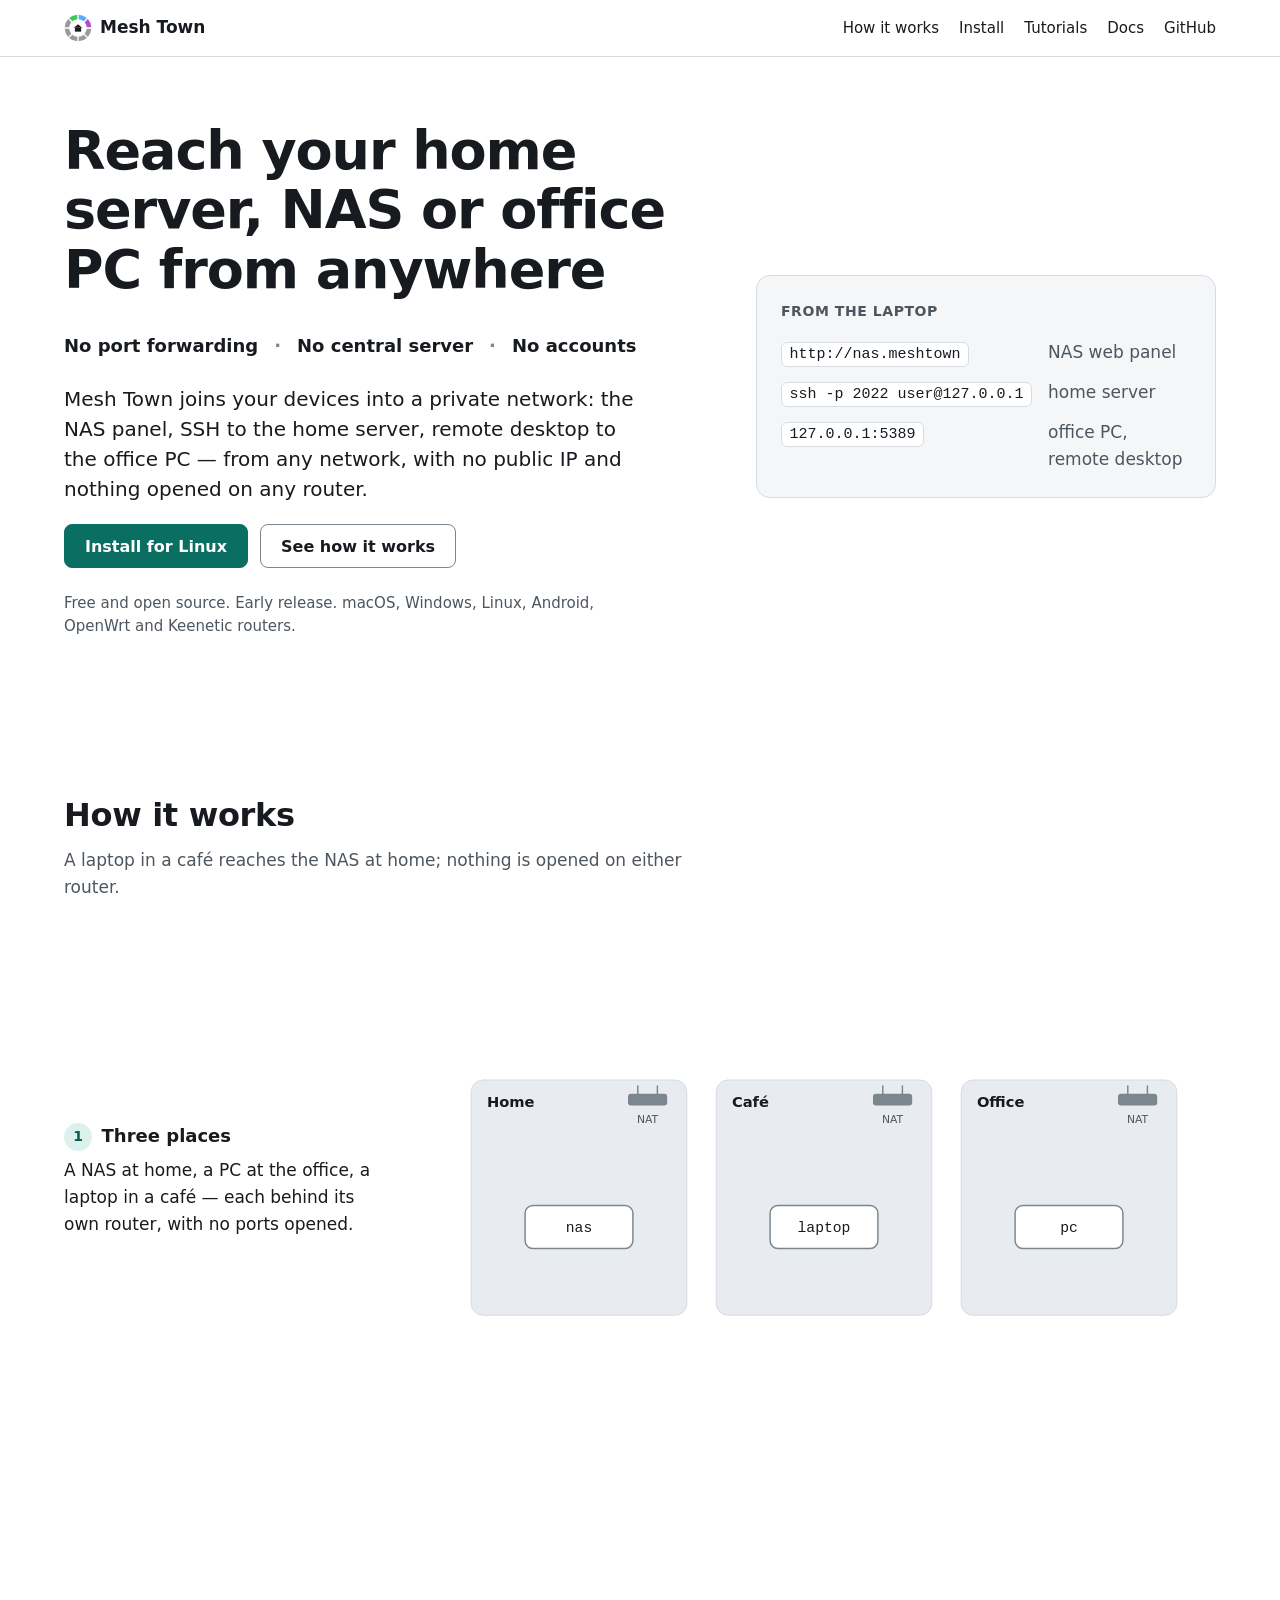
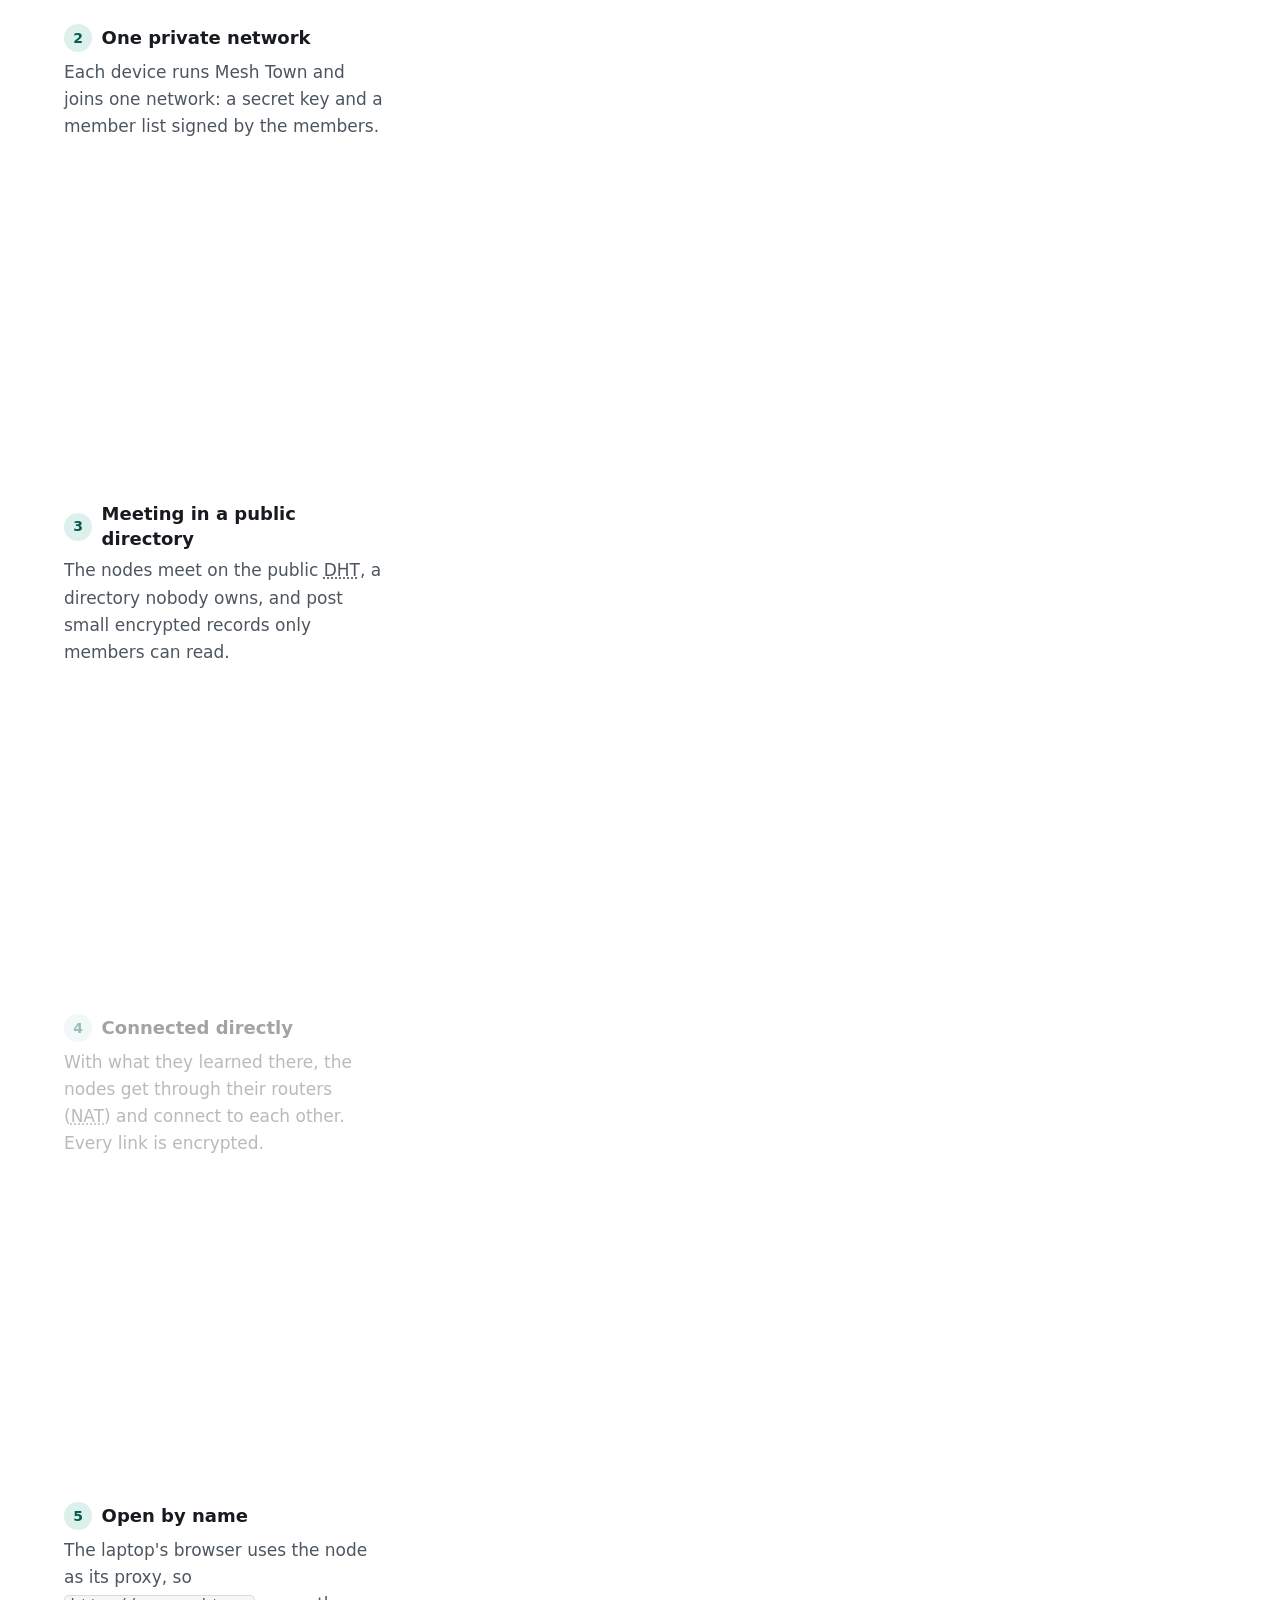
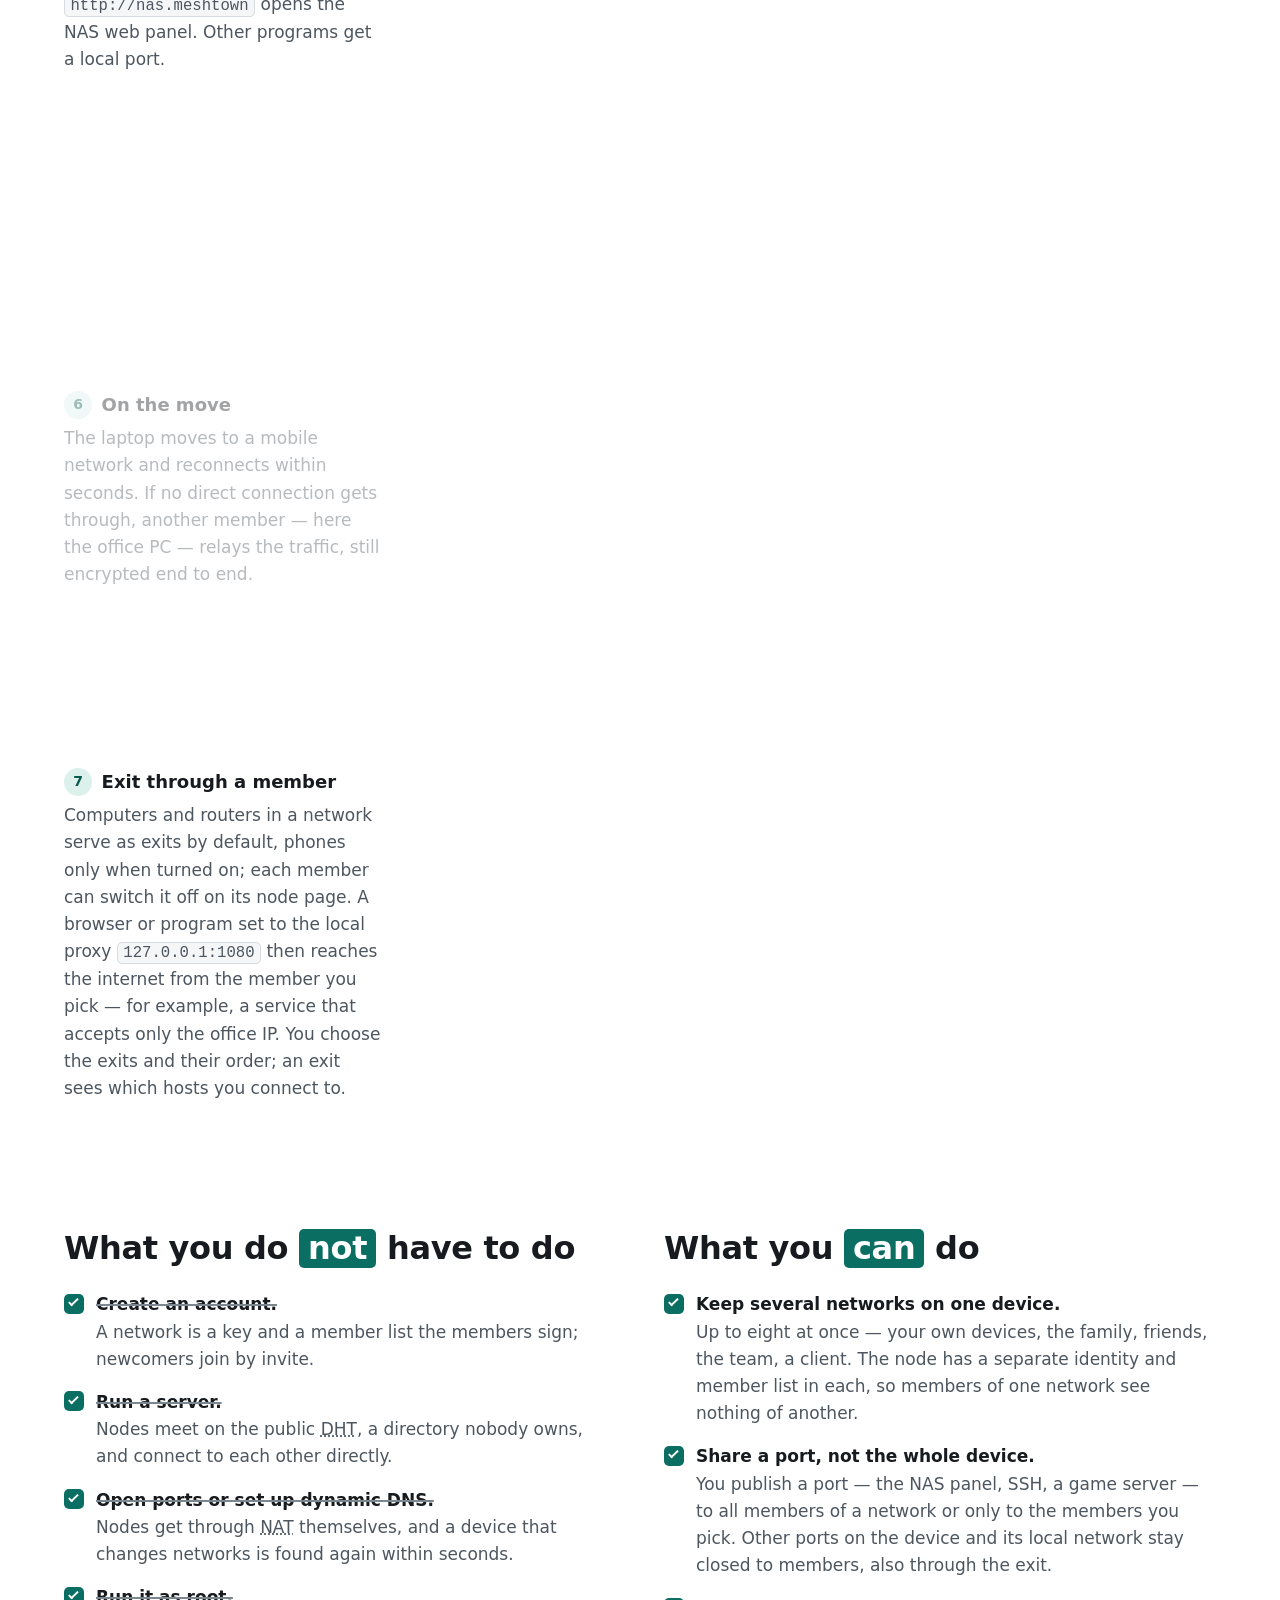
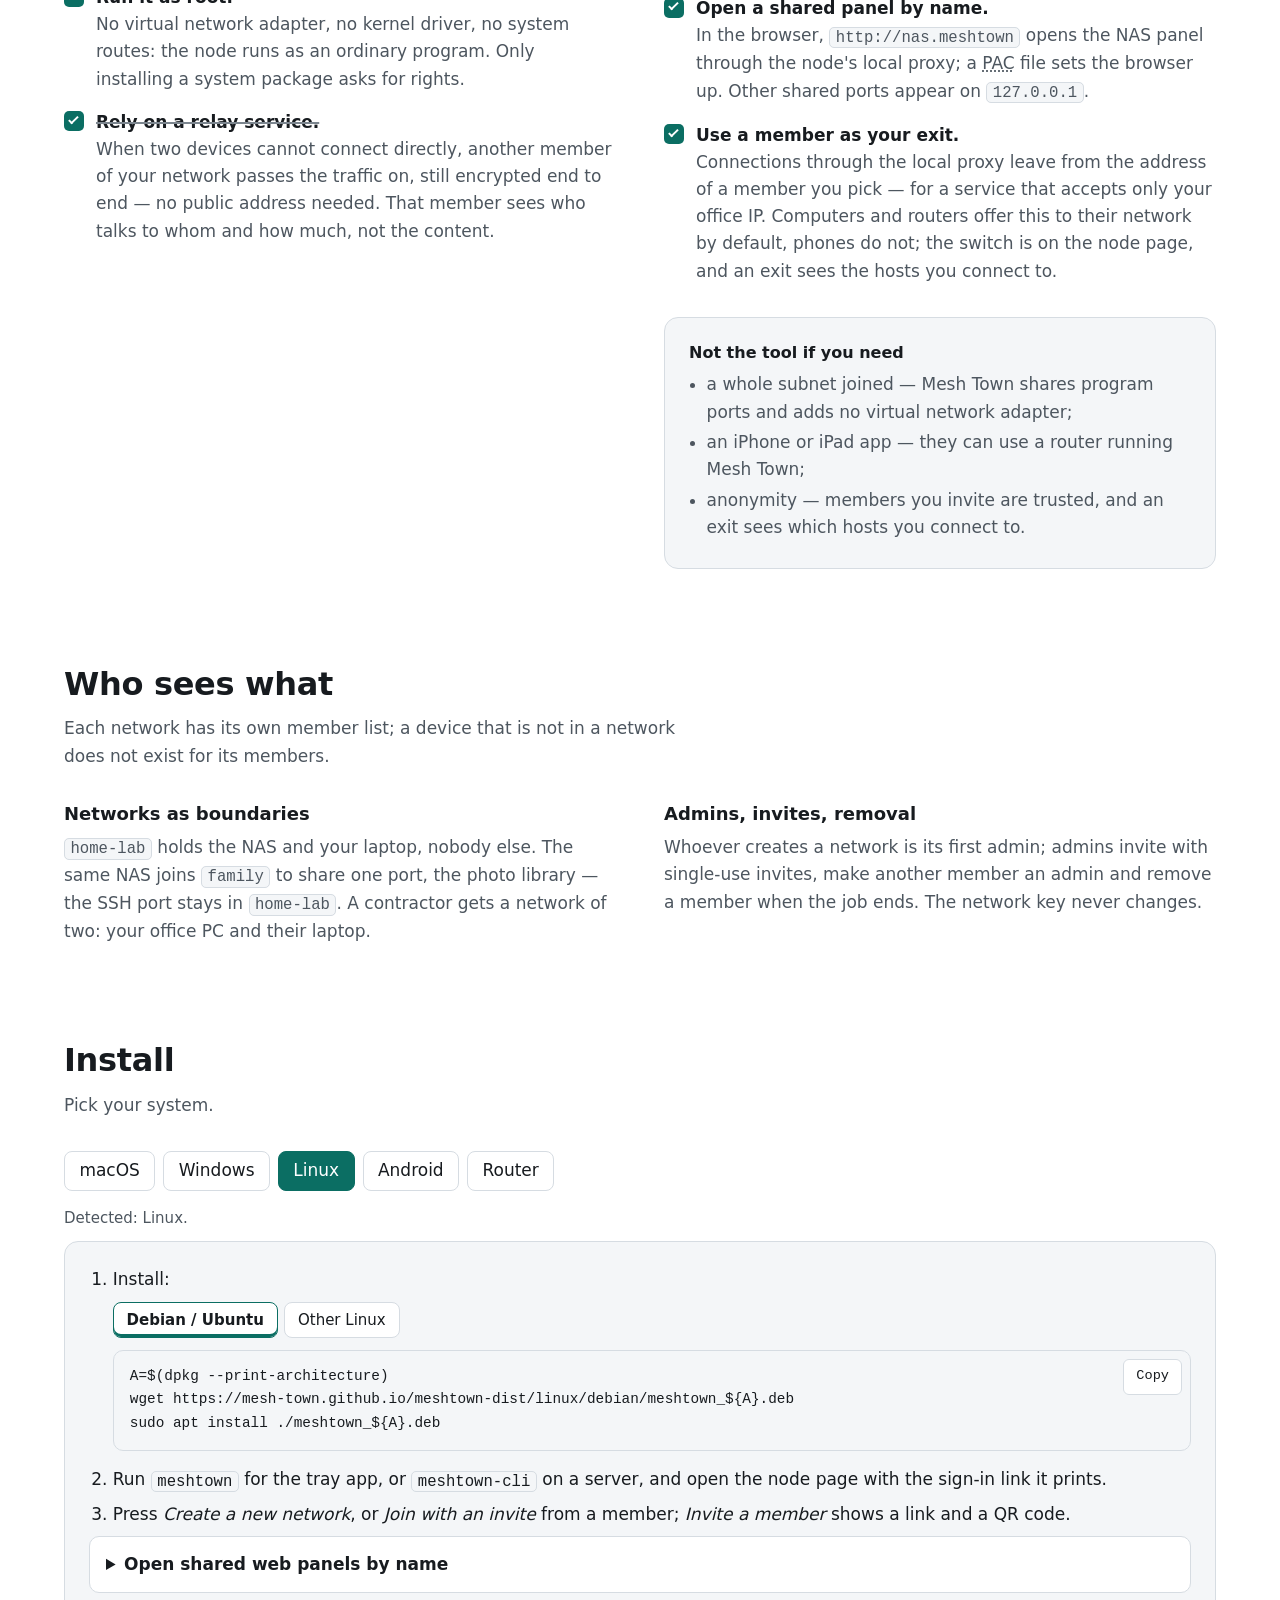
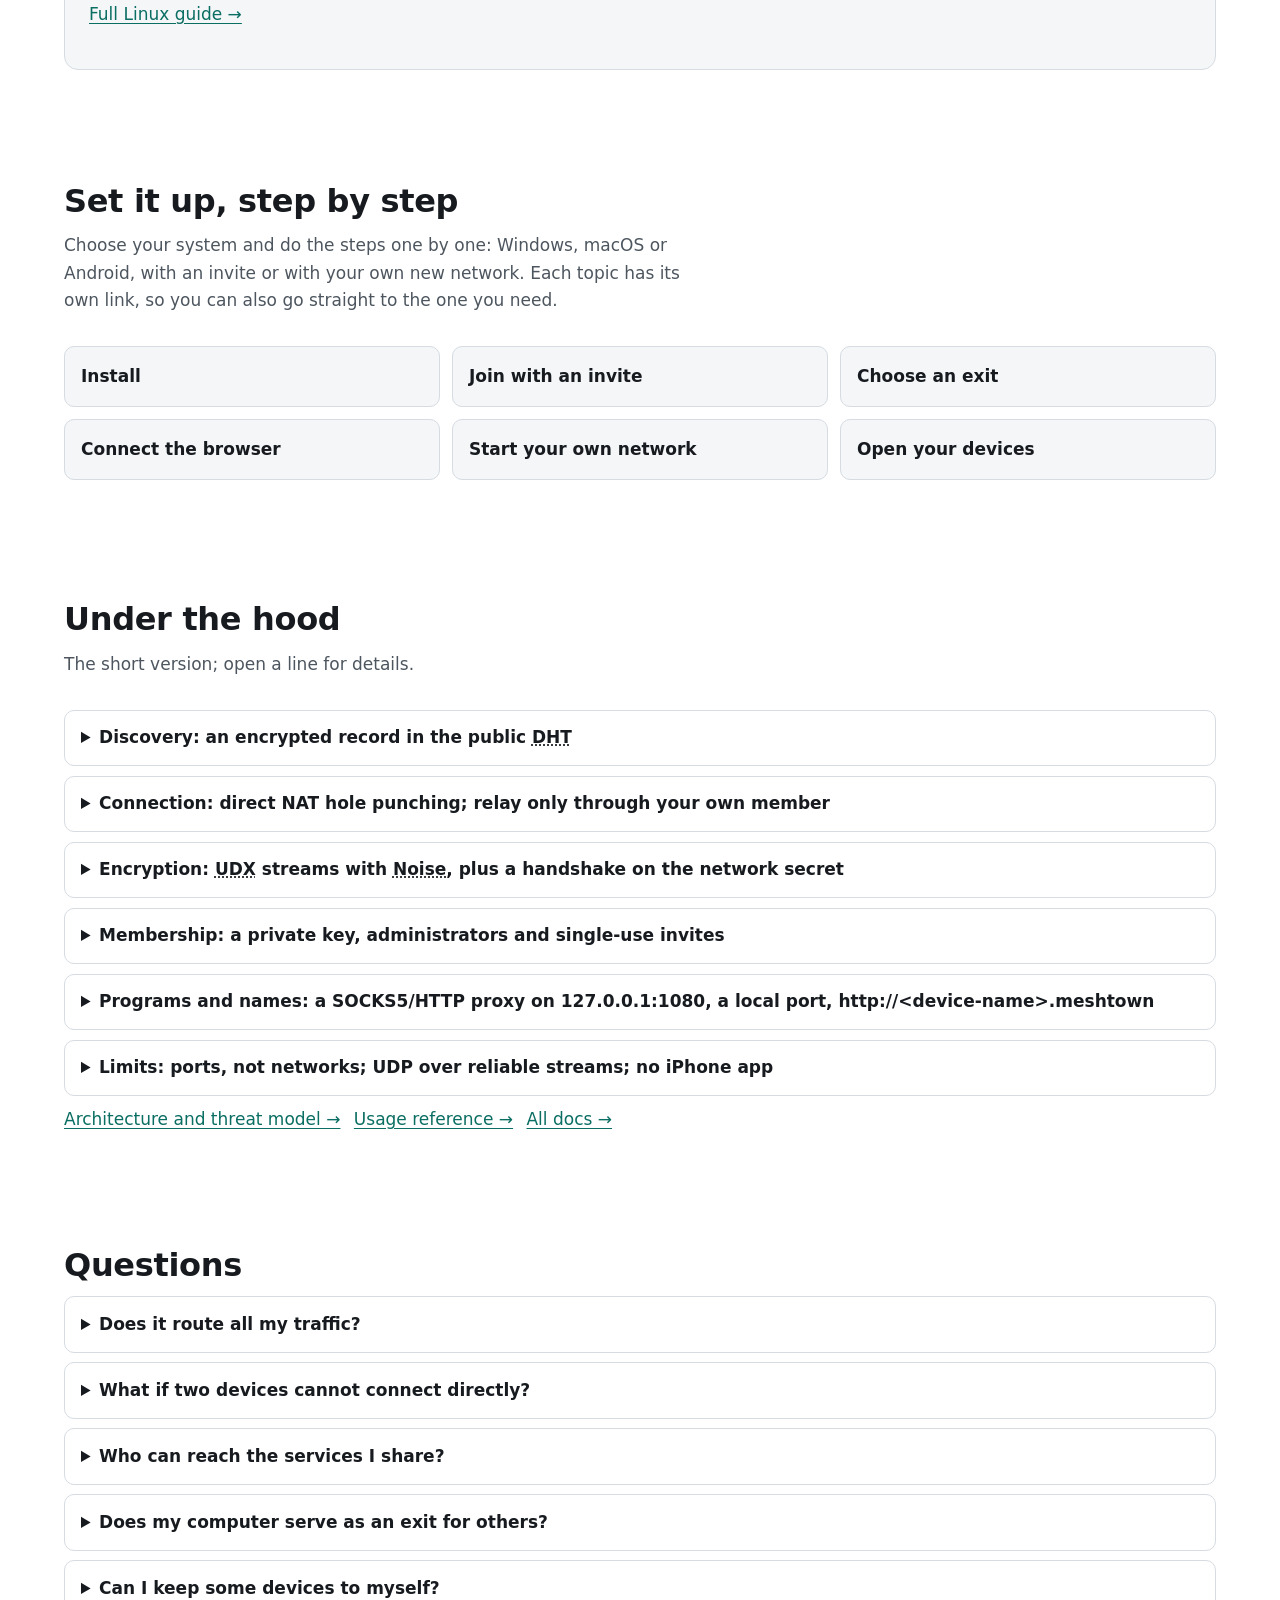
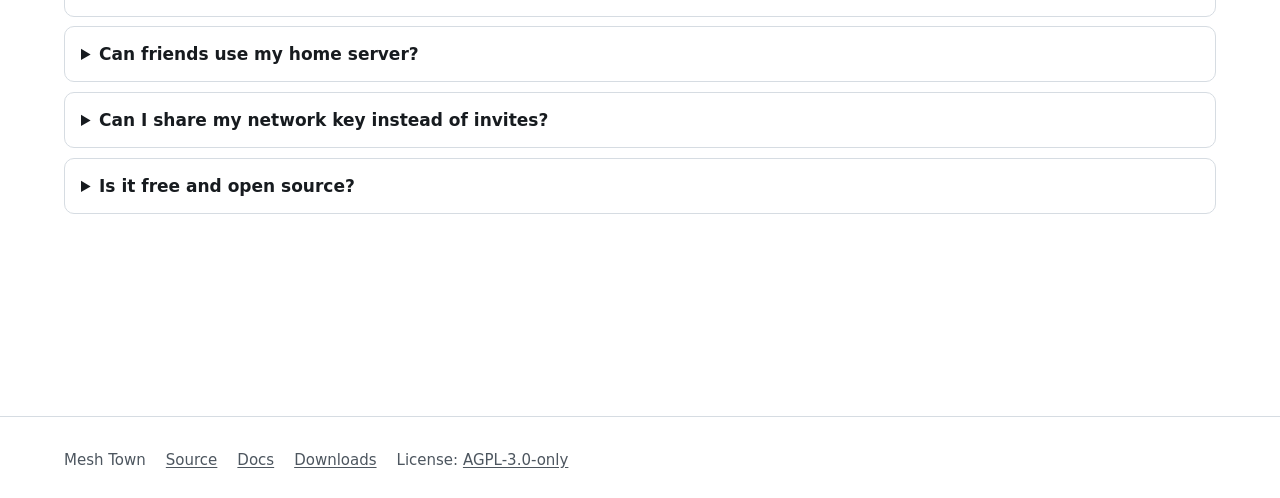
==== commit 5da5bb2c: "Tutorials: plain English wording; an opened step keeps its heading in place" ====
--- a/index.html
+++ b/index.html
@@ -243,7 +243,7 @@
 
 <section id="tutorials" class="section" aria-labelledby="tutorials-title">
 <h2 id="tutorials-title">Set it up, step by step</h2>
-<p class="section-lead">Pick your system and follow along: Windows, macOS or Android, with an invite or your own new network. Each topic has its own address, so you can also jump straight to the one you need.</p>
+<p class="section-lead">Choose your system and do the steps one by one: Windows, macOS or Android, with an invite or with your own new network. Each topic has its own link, so you can also go straight to the one you need.</p>
 <ul class="home-tiles">
 <li><a href="tutorials/index.html#install">Install</a></li>
 <li><a href="tutorials/index.html#join">Join with an invite</a></li>
